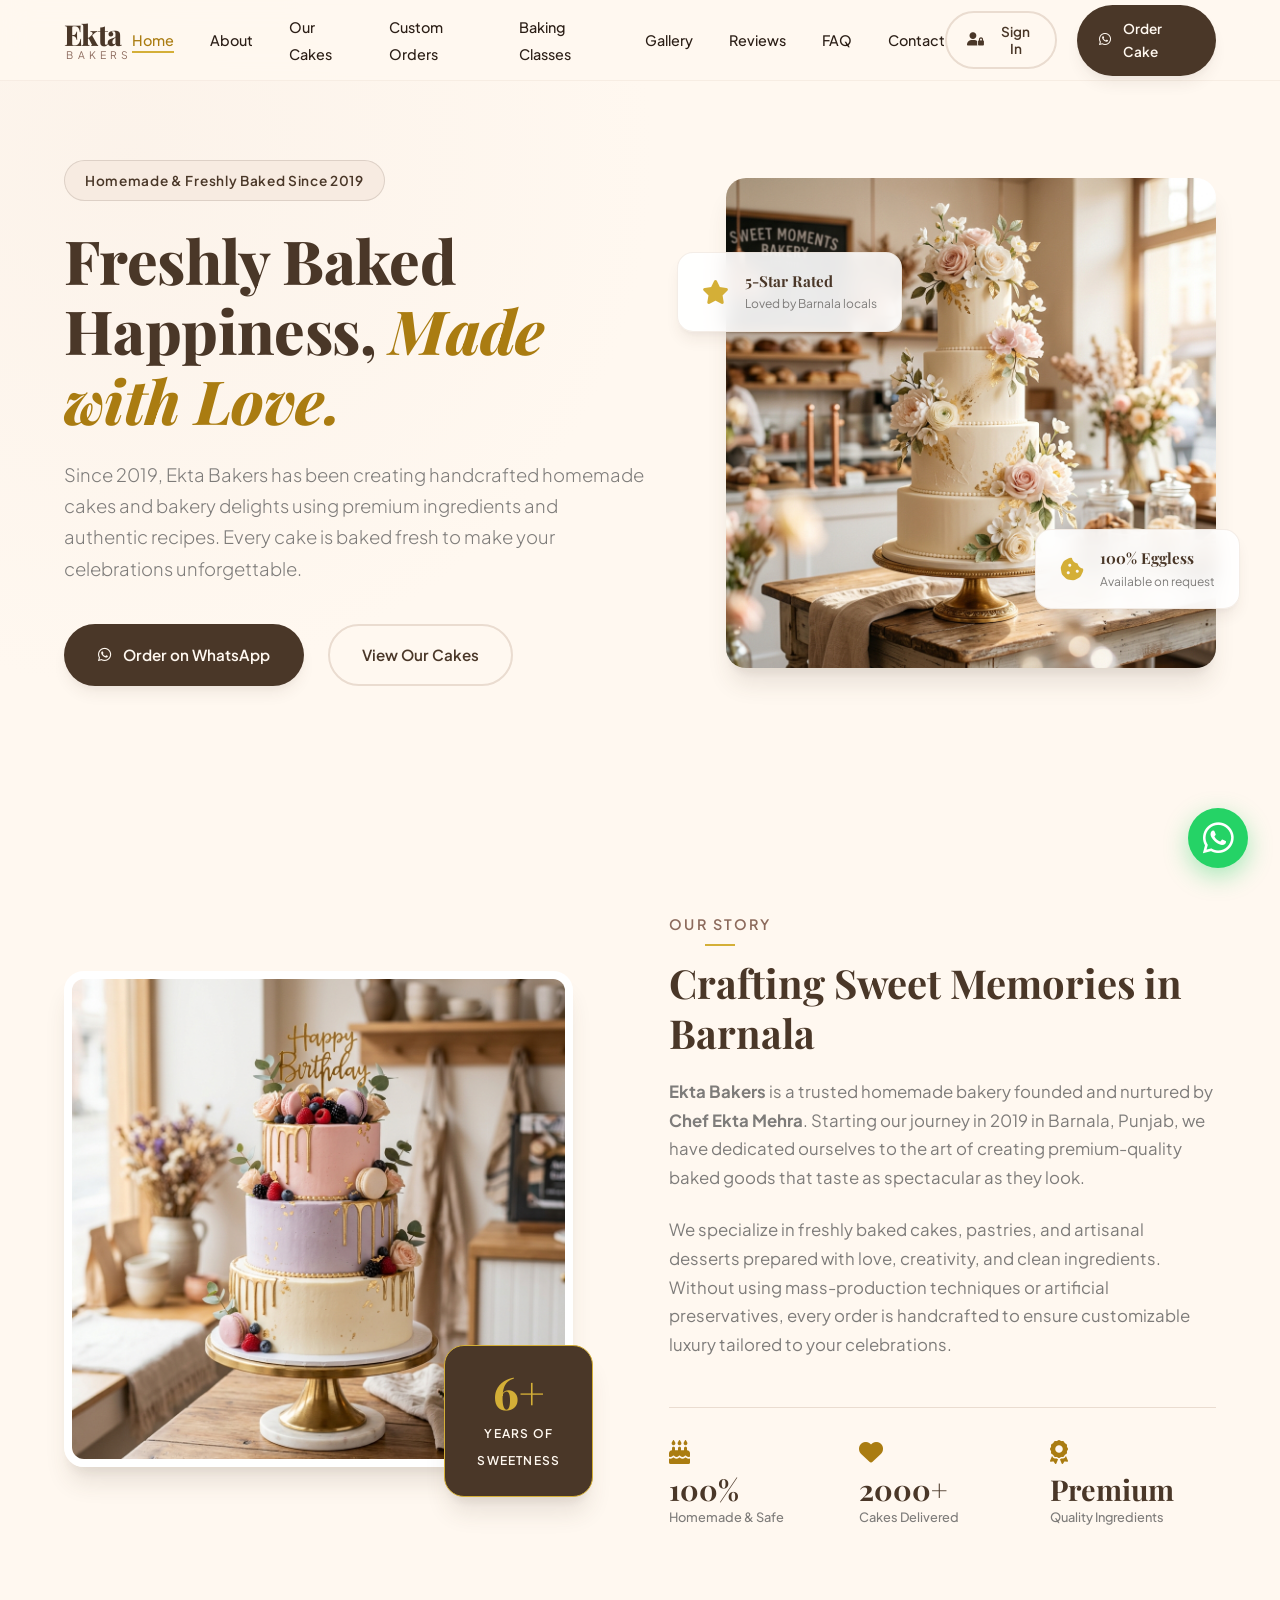
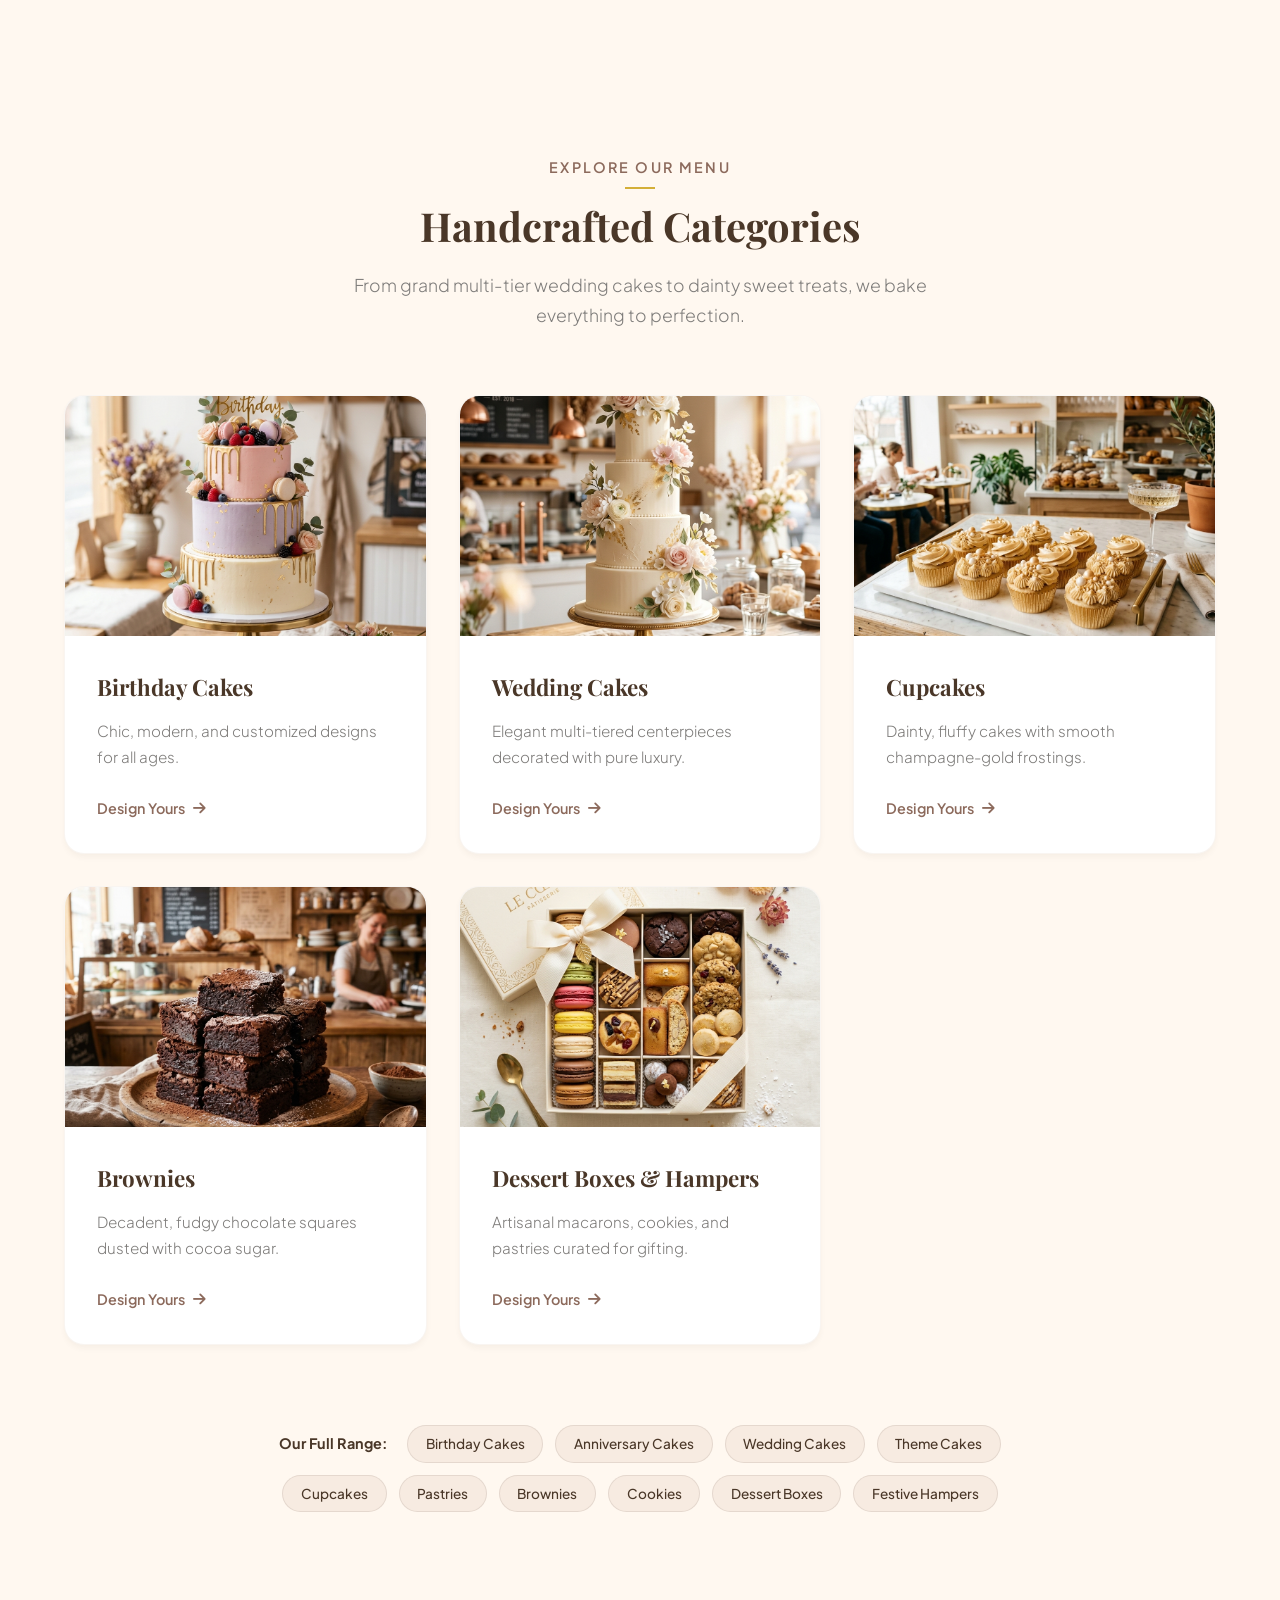
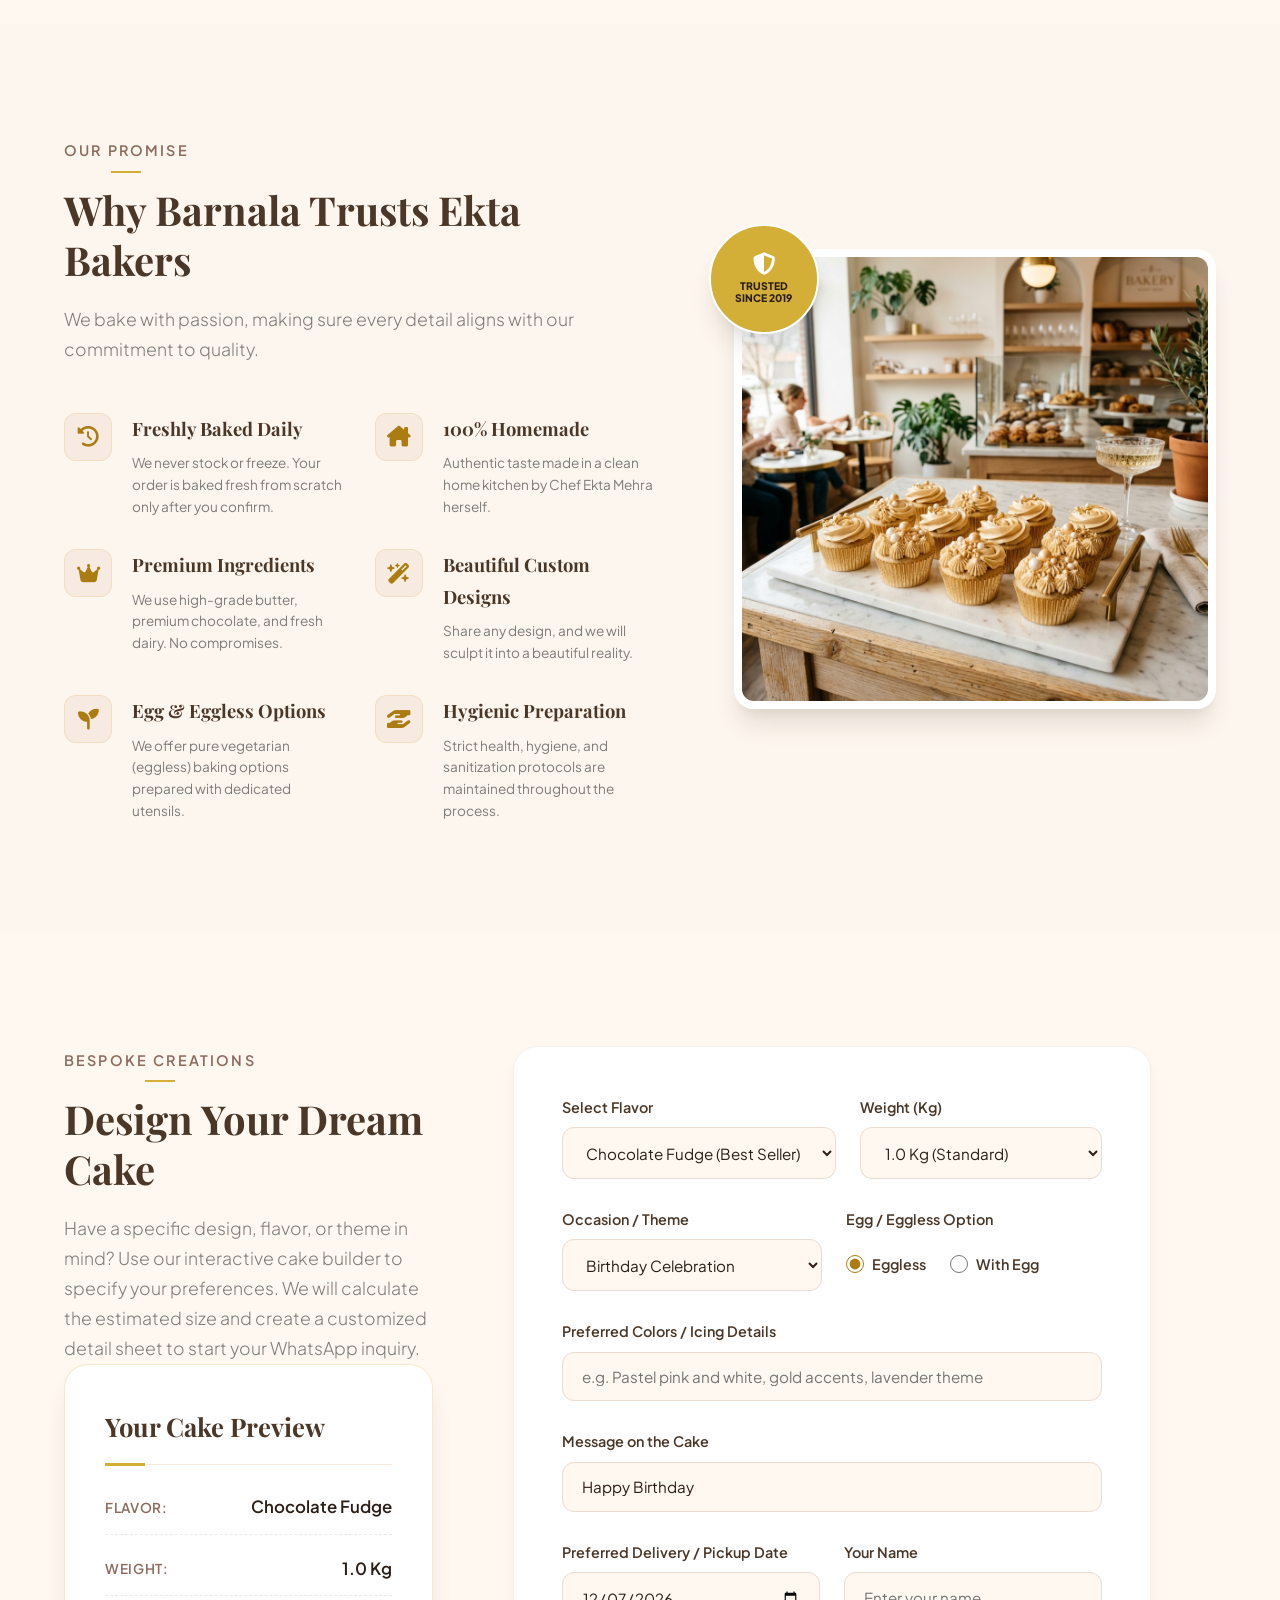
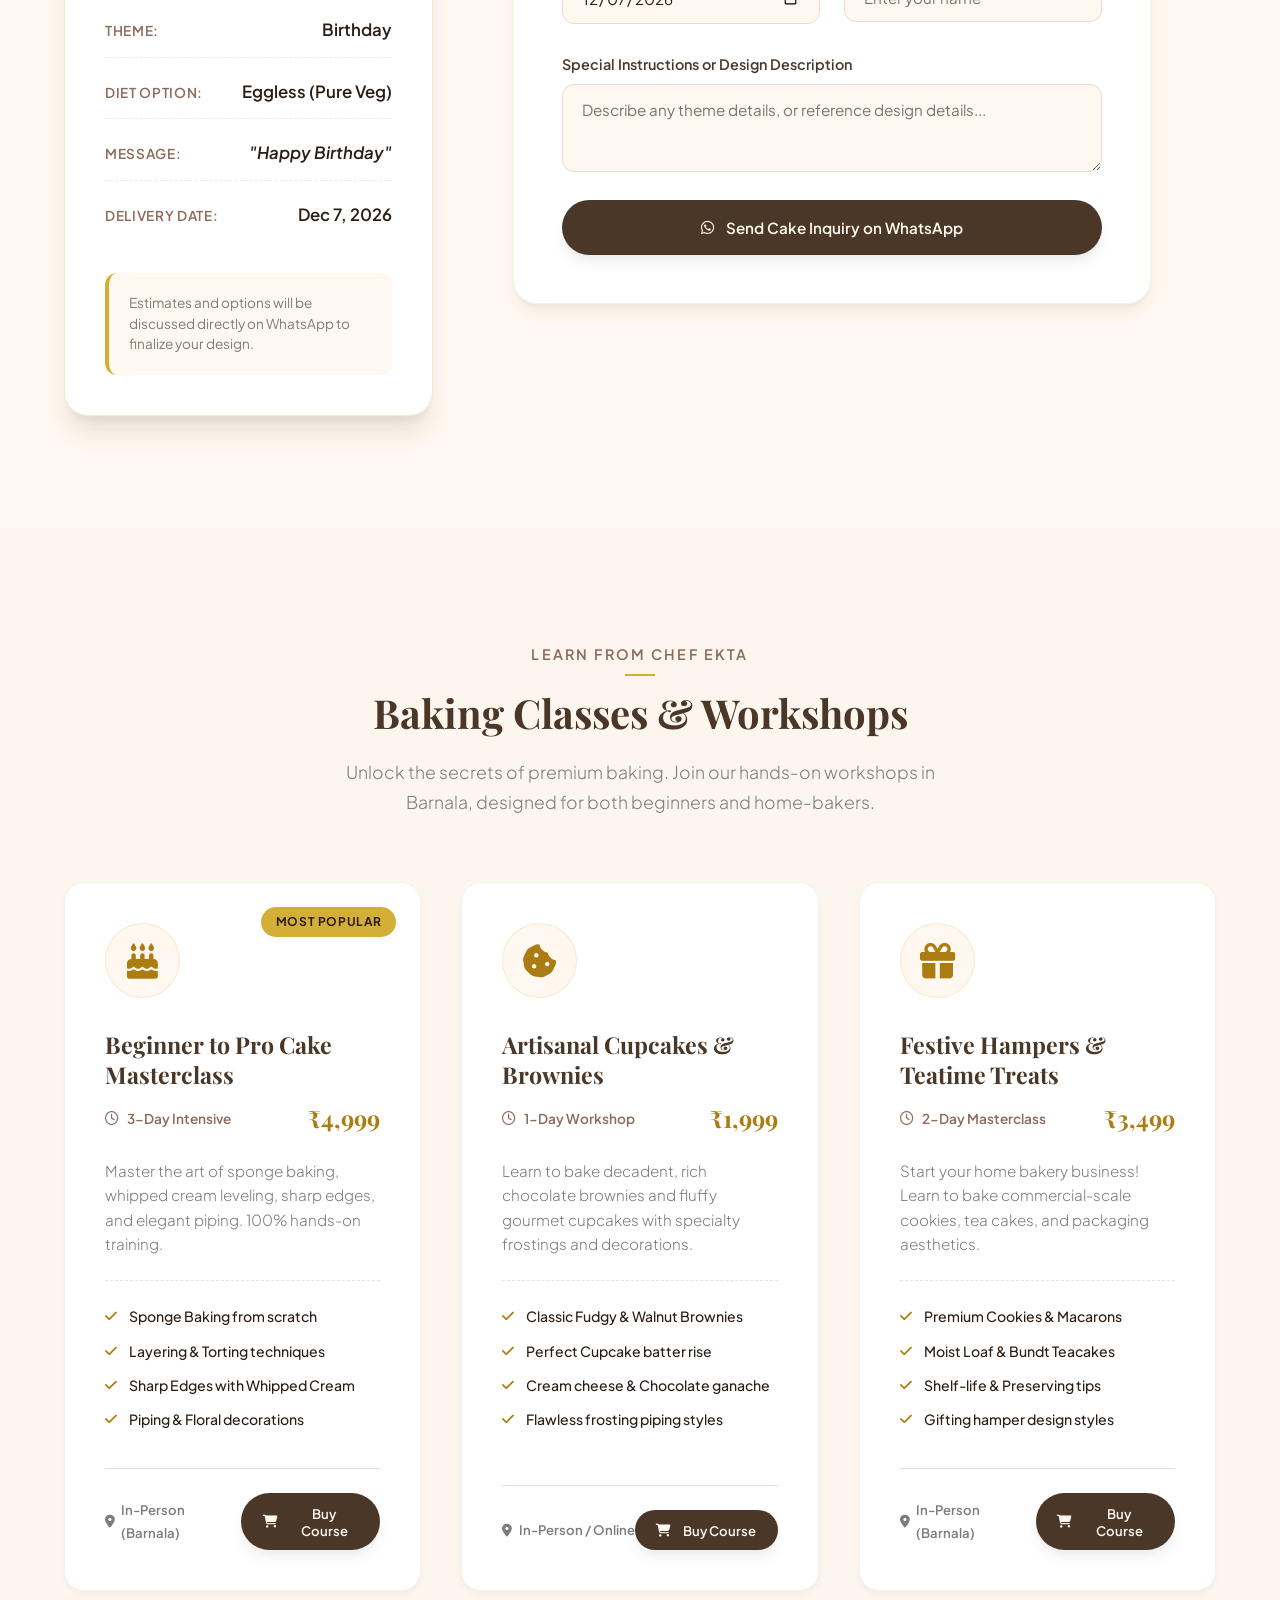
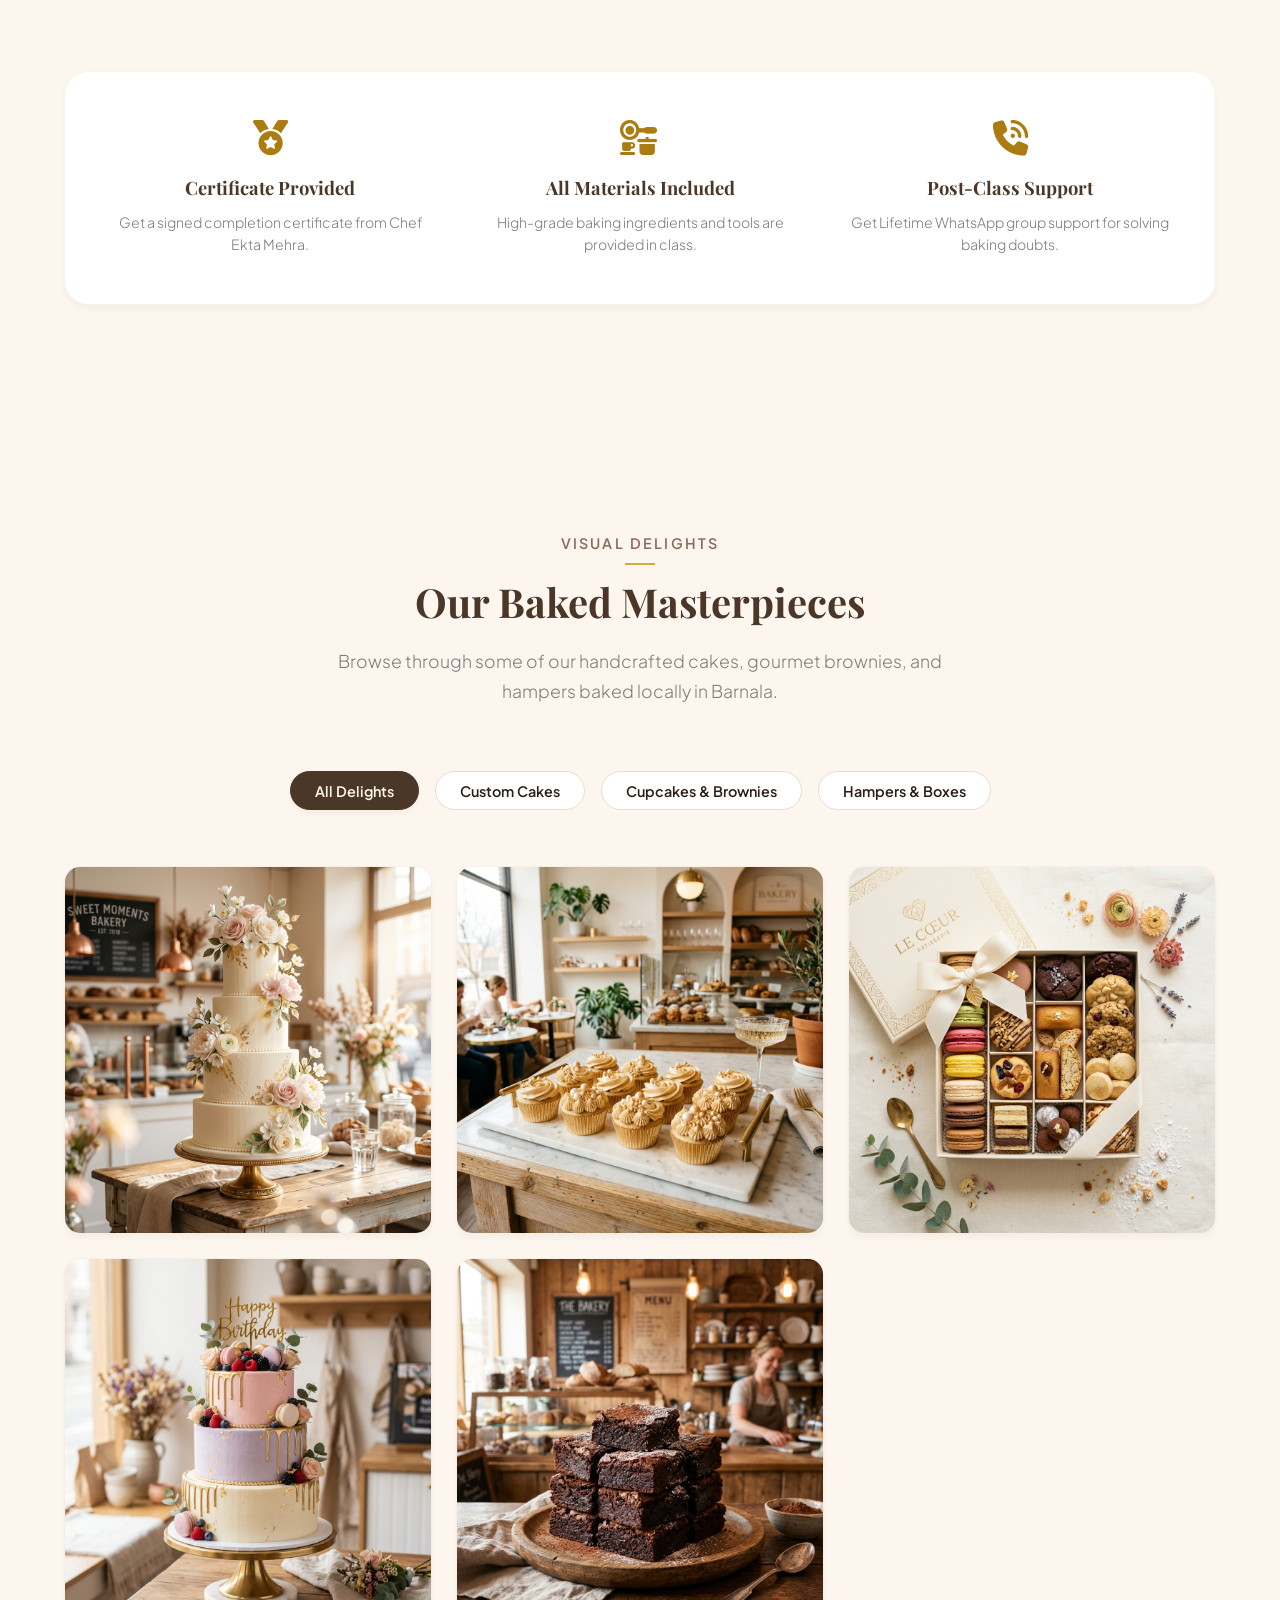
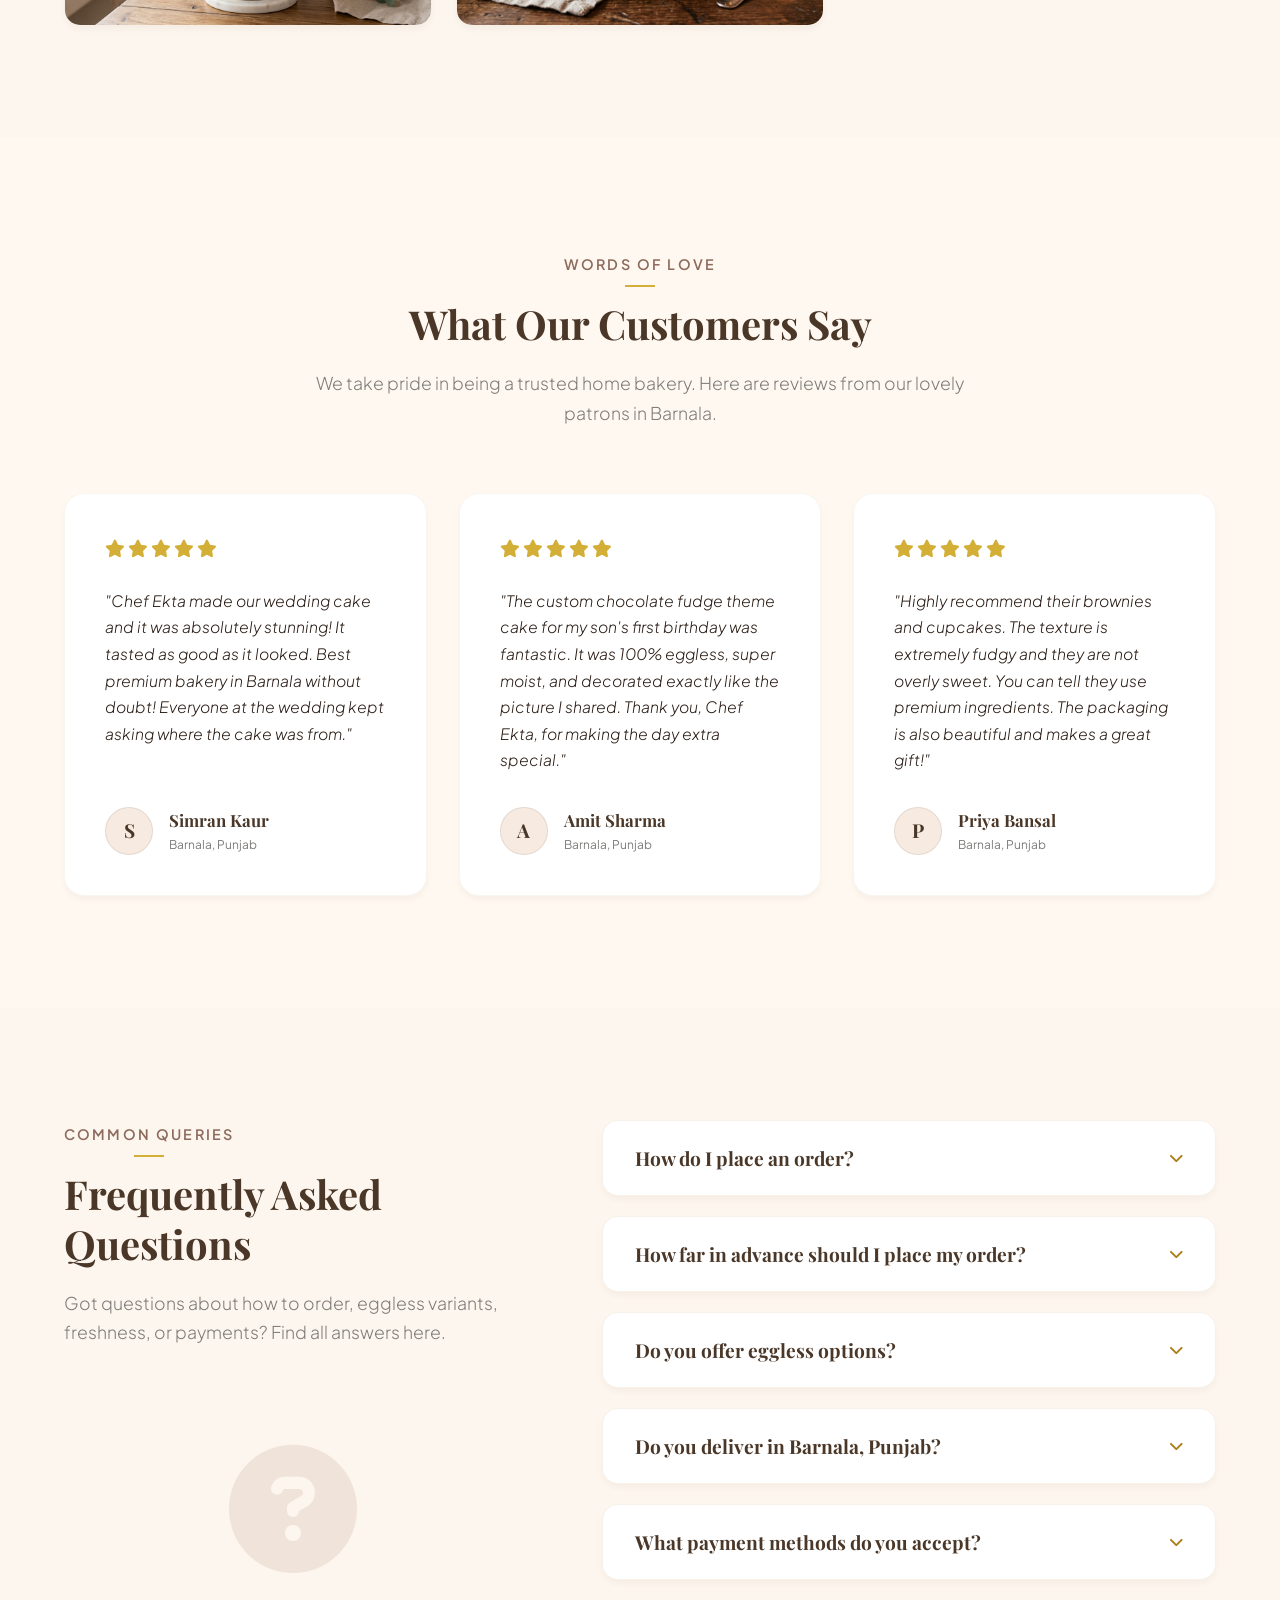
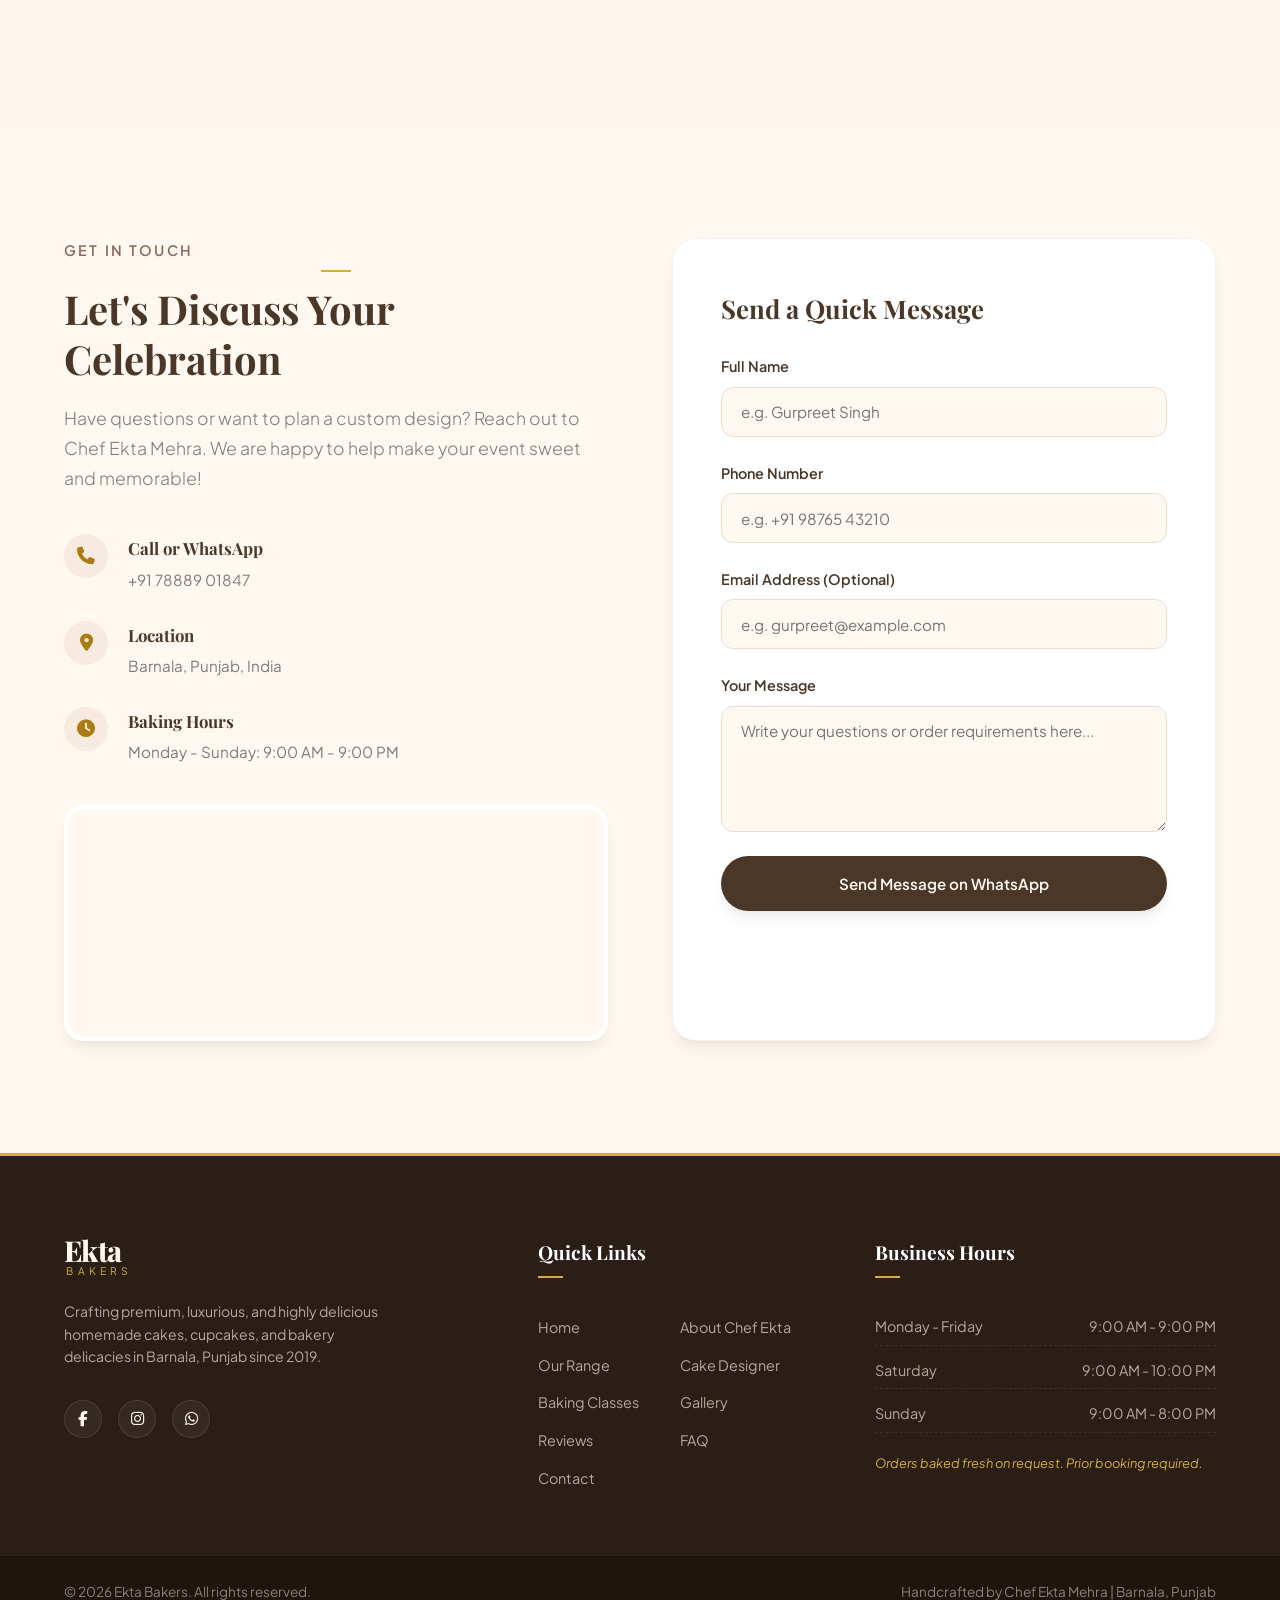
==== index.html @ 865d018c "Initial commit: Ekta Bakers Website with Custom Cake Builder, Baking Classes, and Student Portal Int" ====
<!DOCTYPE html>
<html lang="en">
<head>
  <meta charset="UTF-8">
  <meta name="viewport" content="width=device-width, initial-scale=1.0">
  <meta name="description" content="Freshly handcrafted homemade cakes and premium bakery delights in Barnala, Punjab. Founded by Chef Ekta Mehra in 2019. Order custom eggless cakes, cupcakes, brownies, and festive hampers.">
  <meta name="keywords" content="Ekta Bakers, bakery Barnala, homemade cakes Barnala, Chef Ekta Mehra, customized cakes Barnala, eggless cakes Barnala, Punjab home bakery, cupcakes Barnala, brownies Barnala">
  <meta name="author" content="Chef Ekta Mehra">
  
  <!-- Open Graph / Facebook -->
  <meta property="og:type" content="website">
  <meta property="og:url" content="https://ektabakers.com/">
  <meta property="og:title" content="Ekta Bakers - Freshly Baked Happiness, Made with Love | Barnala, Punjab">
  <meta property="og:description" content="Since 2019, Chef Ekta Mehra has handcrafted premium homemade cakes, pastries, brownies, and dessert boxes using high-quality ingredients. Delivery across Barnala.">
  <meta property="og:image" content="assets/hero_cake.png">

  <!-- Twitter -->
  <meta property="twitter:card" content="summary_large_image">
  <meta property="twitter:title" content="Ekta Bakers - Freshly Baked Happiness, Made with Love">
  <meta property="twitter:description" content="Premium homemade cakes, cupcakes, and dessert boxes in Barnala, Punjab. Baked fresh by Chef Ekta Mehra since 2019.">
  <meta property="twitter:image" content="assets/hero_cake.png">

  <title>Ekta Bakers | Homemade Premium Bakery in Barnala, Punjab</title>

  <!-- Google Fonts -->
  <link rel="preconnect" href="https://fonts.googleapis.com">
  <link rel="preconnect" href="https://fonts.gstatic.com" crossorigin>
  <link href="https://fonts.googleapis.com/css2?family=Playfair+Display:ital,wght@0,400..900;1,400..900&family=Plus+Jakarta+Sans:wght@300;400;500;600;700&display=swap" rel="stylesheet">

  <!-- FontAwesome Icons -->
  <link rel="stylesheet" href="https://cdnjs.cloudflare.com/ajax/libs/font-awesome/6.4.0/css/all.min.css">

  <!-- Main Stylesheet -->
  <link rel="stylesheet" href="style.css">
</head>
<body>

  <!-- Sticky Navigation Bar -->
  <header class="main-header" id="header">
    <div class="container nav-container">
      <a href="#home" class="logo">
        <span class="logo-serif">Ekta</span>
        <span class="logo-sans">Bakers</span>
      </a>

      <nav class="nav-menu" id="nav-menu">
        <ul class="nav-list">
          <li><a href="#home" class="nav-link active">Home</a></li>
          <li><a href="#about" class="nav-link">About</a></li>
          <li><a href="#categories" class="nav-link">Our Cakes</a></li>
          <li><a href="#custom-order" class="nav-link">Custom Orders</a></li>
          <li><a href="#courses" class="nav-link">Baking Classes</a></li>
          <li><a href="#gallery" class="nav-link">Gallery</a></li>
          <li><a href="#reviews" class="nav-link">Reviews</a></li>
          <li><a href="#faq" class="nav-link">FAQ</a></li>
          <li><a href="#contact" class="nav-link">Contact</a></li>
        </ul>
      </nav>

      <div class="nav-actions">
        <!-- Guest Student State -->
        <button class="btn btn-secondary btn-nav" id="btn-login-trigger">
          <i class="fa-solid fa-user-lock"></i> Sign In
        </button>
        
        <!-- Logged In Student State (Initially Hidden) -->
        <div class="student-profile-nav" id="student-profile-nav" style="display: none;">
          <span class="welcome-label">Hello, <strong id="student-name-nav">Student</strong></span>
          <a href="classroom.html" class="btn btn-secondary btn-nav">Classroom</a>
          <button class="btn btn-primary btn-nav btn-icon-only" id="btn-logout" title="Log Out">
            <i class="fa-solid fa-right-from-bracket"></i>
          </button>
        </div>

        <a href="https://wa.me/917888901847?text=Hello%20Ekta%20Bakers,%20I%20would%20like%20to%20order%20a%20cake." target="_blank" class="btn btn-primary btn-nav">
          <i class="fa-brands fa-whatsapp"></i> Order Cake
        </a>
        <button class="hamburger-menu" id="hamburger" aria-label="Toggle navigation menu">
          <span class="bar"></span>
          <span class="bar"></span>
          <span class="bar"></span>
        </button>
      </div>
    </div>
  </header>

  <!-- Hero Section -->
  <section class="hero-section" id="home">
    <div class="container hero-container">
      <div class="hero-content">
        <span class="hero-badge">Homemade & Freshly Baked Since 2019</span>
        <h1 class="hero-headline">Freshly Baked Happiness, <span class="text-accent">Made with Love.</span></h1>
        <p class="hero-subheading">
          Since 2019, Ekta Bakers has been creating handcrafted homemade cakes and bakery delights using premium ingredients and authentic recipes. Every cake is baked fresh to make your celebrations unforgettable.
        </p>
        <div class="hero-buttons">
          <a href="https://wa.me/917888901847?text=Hello%20Ekta%20Bakers,%20I%20would%20like%20to%20order%20a%20cake." target="_blank" class="btn btn-primary">
            <i class="fa-brands fa-whatsapp"></i> Order on WhatsApp
          </a>
          <a href="#gallery" class="btn btn-secondary">
            View Our Cakes
          </a>
        </div>
      </div>
      <div class="hero-image-wrapper">
        <div class="hero-circle-bg"></div>
        <img src="assets/hero_cake.png" alt="Luxurious Handcrafted Wedding Cake by Ekta Bakers" class="hero-image">
        <div class="hero-floating-card floating-card-1">
          <i class="fa-solid fa-star text-gold"></i>
          <div>
            <h4>5-Star Rated</h4>
            <p>Loved by Barnala locals</p>
          </div>
        </div>
        <div class="hero-floating-card floating-card-2">
          <i class="fa-solid fa-cookie-bite text-gold"></i>
          <div>
            <h4>100% Eggless</h4>
            <p>Available on request</p>
          </div>
        </div>
      </div>
    </div>
  </section>

  <!-- About Us Section -->
  <section class="about-section section-padding" id="about">
    <div class="container about-container">
      <div class="about-images">
        <div class="about-img-large">
          <img src="assets/birthday_cake.png" alt="Chef Ekta Mehra's signature pastel birthday cake design">
        </div>
        <div class="about-experience-badge">
          <span class="badge-years">6+</span>
          <span class="badge-text">Years of<br>Sweetness</span>
        </div>
      </div>
      
      <div class="about-content">
        <span class="section-subtitle">Our Story</span>
        <h2 class="section-title">Crafting Sweet Memories in Barnala</h2>
        <p class="about-text">
          <strong>Ekta Bakers</strong> is a trusted homemade bakery founded and nurtured by <strong>Chef Ekta Mehra</strong>. Starting our journey in 2019 in Barnala, Punjab, we have dedicated ourselves to the art of creating premium-quality baked goods that taste as spectacular as they look.
        </p>
        <p class="about-text">
          We specialize in freshly baked cakes, pastries, and artisanal desserts prepared with love, creativity, and clean ingredients. Without using mass-production techniques or artificial preservatives, every order is handcrafted to ensure customizable luxury tailored to your celebrations.
        </p>
        
        <div class="about-stats-grid">
          <div class="stat-item">
            <i class="fa-solid fa-cake-candles stat-icon"></i>
            <h3 class="stat-number">100%</h3>
            <p class="stat-label">Homemade & Safe</p>
          </div>
          <div class="stat-item">
            <i class="fa-solid fa-heart stat-icon"></i>
            <h3 class="stat-number">2000+</h3>
            <p class="stat-label">Cakes Delivered</p>
          </div>
          <div class="stat-item">
            <i class="fa-solid fa-award stat-icon"></i>
            <h3 class="stat-number">Premium</h3>
            <p class="stat-label">Quality Ingredients</p>
          </div>
        </div>
      </div>
    </div>
  </section>

  <!-- Featured Categories / Menu Section -->
  <section class="categories-section section-padding" id="categories">
    <div class="container">
      <div class="section-header text-center">
        <span class="section-subtitle">Explore Our Menu</span>
        <h2 class="section-title">Handcrafted Categories</h2>
        <p class="section-desc">From grand multi-tier wedding cakes to dainty sweet treats, we bake everything to perfection.</p>
      </div>

      <div class="categories-grid">
        <!-- Birthday Cakes -->
        <div class="category-card">
          <div class="category-img-wrapper">
            <img src="assets/birthday_cake.png" alt="Birthday Cakes">
          </div>
          <div class="category-info">
            <h3>Birthday Cakes</h3>
            <p>Chic, modern, and customized designs for all ages.</p>
            <a href="#custom-order" class="category-link">Design Yours <i class="fa-solid fa-arrow-right"></i></a>
          </div>
        </div>

        <!-- Wedding Cakes -->
        <div class="category-card">
          <div class="category-img-wrapper">
            <img src="assets/hero_cake.png" alt="Wedding Cakes">
          </div>
          <div class="category-info">
            <h3>Wedding Cakes</h3>
            <p>Elegant multi-tiered centerpieces decorated with pure luxury.</p>
            <a href="#custom-order" class="category-link">Design Yours <i class="fa-solid fa-arrow-right"></i></a>
          </div>
        </div>

        <!-- Cupcakes -->
        <div class="category-card">
          <div class="category-img-wrapper">
            <img src="assets/cupcakes.png" alt="Cupcakes">
          </div>
          <div class="category-info">
            <h3>Cupcakes</h3>
            <p>Dainty, fluffy cakes with smooth champagne-gold frostings.</p>
            <a href="#custom-order" class="category-link">Design Yours <i class="fa-solid fa-arrow-right"></i></a>
          </div>
        </div>

        <!-- Brownies -->
        <div class="category-card">
          <div class="category-img-wrapper">
            <img src="assets/brownies.png" alt="Brownies">
          </div>
          <div class="category-info">
            <h3>Brownies</h3>
            <p>Decadent, fudgy chocolate squares dusted with cocoa sugar.</p>
            <a href="#custom-order" class="category-link">Design Yours <i class="fa-solid fa-arrow-right"></i></a>
          </div>
        </div>

        <!-- Dessert Boxes & Hampers -->
        <div class="category-card">
          <div class="category-img-wrapper">
            <img src="assets/dessert_box.png" alt="Dessert Boxes & Hampers">
          </div>
          <div class="category-info">
            <h3>Dessert Boxes & Hampers</h3>
            <p>Artisanal macarons, cookies, and pastries curated for gifting.</p>
            <a href="#custom-order" class="category-link">Design Yours <i class="fa-solid fa-arrow-right"></i></a>
          </div>
        </div>
      </div>
      
      <!-- Full List of Categories Tags -->
      <div class="all-categories-tags">
        <span class="tag-title">Our Full Range:</span>
        <span class="category-tag">Birthday Cakes</span>
        <span class="category-tag">Anniversary Cakes</span>
        <span class="category-tag">Wedding Cakes</span>
        <span class="category-tag">Theme Cakes</span>
        <span class="category-tag">Cupcakes</span>
        <span class="category-tag">Pastries</span>
        <span class="category-tag">Brownies</span>
        <span class="category-tag">Cookies</span>
        <span class="category-tag">Dessert Boxes</span>
        <span class="category-tag">Festive Hampers</span>
      </div>
    </div>
  </section>

  <!-- Why Choose Us Section -->
  <section class="why-us-section section-padding bg-warm">
    <div class="container why-us-container">
      <div class="why-us-content">
        <span class="section-subtitle">Our Promise</span>
        <h2 class="section-title">Why Barnala Trusts Ekta Bakers</h2>
        <p class="section-desc">We bake with passion, making sure every detail aligns with our commitment to quality.</p>
        
        <div class="why-us-grid">
          <div class="why-us-item">
            <div class="why-us-icon-wrapper">
              <i class="fa-solid fa-clock-rotate-left"></i>
            </div>
            <div>
              <h3>Freshly Baked Daily</h3>
              <p>We never stock or freeze. Your order is baked fresh from scratch only after you confirm.</p>
            </div>
          </div>

          <div class="why-us-item">
            <div class="why-us-icon-wrapper">
              <i class="fa-solid fa-house-chimney"></i>
            </div>
            <div>
              <h3>100% Homemade</h3>
              <p>Authentic taste made in a clean home kitchen by Chef Ekta Mehra herself.</p>
            </div>
          </div>

          <div class="why-us-item">
            <div class="why-us-icon-wrapper">
              <i class="fa-solid fa-crown"></i>
            </div>
            <div>
              <h3>Premium Ingredients</h3>
              <p>We use high-grade butter, premium chocolate, and fresh dairy. No compromises.</p>
            </div>
          </div>

          <div class="why-us-item">
            <div class="why-us-icon-wrapper">
              <i class="fa-solid fa-wand-magic-sparkles"></i>
            </div>
            <div>
              <h3>Beautiful Custom Designs</h3>
              <p>Share any design, and we will sculpt it into a beautiful reality.</p>
            </div>
          </div>

          <div class="why-us-item">
            <div class="why-us-icon-wrapper">
              <i class="fa-solid fa-seedling"></i>
            </div>
            <div>
              <h3>Egg & Eggless Options</h3>
              <p>We offer pure vegetarian (eggless) baking options prepared with dedicated utensils.</p>
            </div>
          </div>

          <div class="why-us-item">
            <div class="why-us-icon-wrapper">
              <i class="fa-solid fa-hand-holding-hand"></i>
            </div>
            <div>
              <h3>Hygienic Preparation</h3>
              <p>Strict health, hygiene, and sanitization protocols are maintained throughout the process.</p>
            </div>
          </div>
        </div>
      </div>
      
      <div class="why-us-image">
        <img src="assets/cupcakes.png" alt="Beautifully iced premium cupcakes representing quality">
        <div class="why-badge">
          <i class="fa-solid fa-shield-halved"></i>
          <h4>Trusted Since 2019</h4>
        </div>
      </div>
    </div>
  </section>

  <!-- Custom Cake Section / Interactive Inquiry Form -->
  <section class="custom-order-section section-padding" id="custom-order">
    <div class="container custom-order-container">
      <div class="custom-order-info">
        <span class="section-subtitle">Bespoke Creations</span>
        <h2 class="section-title">Design Your Dream Cake</h2>
        <p class="section-desc">
          Have a specific design, flavor, or theme in mind? Use our interactive cake builder to specify your preferences. We will calculate the estimated size and create a customized detail sheet to start your WhatsApp inquiry.
        </p>
        
        <div class="interactive-preview-card">
          <h3>Your Cake Preview</h3>
          <div class="preview-details">
            <div class="preview-line">
              <span class="preview-label">Flavor:</span>
              <span class="preview-val" id="val-flavor">Chocolate Fudge</span>
            </div>
            <div class="preview-line">
              <span class="preview-label">Weight:</span>
              <span class="preview-val" id="val-weight">1.0 Kg</span>
            </div>
            <div class="preview-line">
              <span class="preview-label">Theme:</span>
              <span class="preview-val" id="val-theme">Birthday</span>
            </div>
            <div class="preview-line">
              <span class="preview-label">Diet Option:</span>
              <span class="preview-val" id="val-eggless">Eggless (Pure Veg)</span>
            </div>
            <div class="preview-line">
              <span class="preview-label">Message:</span>
              <span class="preview-val italic" id="val-message">"Happy Birthday"</span>
            </div>
            <div class="preview-line">
              <span class="preview-label">Delivery Date:</span>
              <span class="preview-val" id="val-date">Select date</span>
            </div>
          </div>
          <div class="preview-quote-box">
            <p>Estimates and options will be discussed directly on WhatsApp to finalize your design.</p>
          </div>
        </div>
      </div>

      <div class="custom-order-form-wrapper">
        <form class="custom-cake-form" id="cake-builder-form">
          <div class="form-row">
            <div class="form-group">
              <label for="cake-flavor">Select Flavor</label>
              <select id="cake-flavor" name="flavor" required>
                <option value="Chocolate Fudge" selected>Chocolate Fudge (Best Seller)</option>
                <option value="Red Velvet">Red Velvet Premium</option>
                <option value="Vanilla Bean">Vanilla Bean Classic</option>
                <option value="Butterscotch">Butterscotch Crunch</option>
                <option value="Strawberry Delight">Strawberry Fresh</option>
                <option value="Pineapple Fresh">Pineapple Paradise</option>
                <option value="Mango Season">Fresh Mango (Seasonal)</option>
                <option value="Custom Flavor">Other / Custom Flavor</option>
              </select>
            </div>
            <div class="form-group">
              <label for="cake-weight">Weight (Kg)</label>
              <select id="cake-weight" name="weight" required>
                <option value="0.5 Kg">0.5 Kg (Min. Size)</option>
                <option value="1.0 Kg" selected>1.0 Kg (Standard)</option>
                <option value="1.5 Kg">1.5 Kg</option>
                <option value="2.0 Kg">2.0 Kg</option>
                <option value="3.0 Kg+">3.0 Kg or More (Multi-tier)</option>
              </select>
            </div>
          </div>

          <div class="form-row">
            <div class="form-group">
              <label for="cake-theme">Occasion / Theme</label>
              <select id="cake-theme" name="theme" required>
                <option value="Birthday" selected>Birthday Celebration</option>
                <option value="Anniversary">Anniversary</option>
                <option value="Wedding">Wedding Grandeur</option>
                <option value="Cartoon / Kids">Cartoon / Kids Theme</option>
                <option value="Minimalist / Korean">Minimalist / Korean Style</option>
                <option value="Floral Elegant">Floral Elegant</option>
                <option value="Custom Theme">Custom Conceptual Theme</option>
              </select>
            </div>
            <div class="form-group">
              <label>Egg / Eggless Option</label>
              <div class="radio-group">
                <label class="radio-label">
                  <input type="radio" name="diet" value="Eggless (Pure Veg)" checked>
                  <span>Eggless</span>
                </label>
                <label class="radio-label">
                  <input type="radio" name="diet" value="Regular (With Egg)">
                  <span>With Egg</span>
                </label>
              </div>
            </div>
          </div>

          <div class="form-group">
            <label for="cake-color">Preferred Colors / Icing Details</label>
            <input type="text" id="cake-color" name="color" placeholder="e.g. Pastel pink and white, gold accents, lavender theme">
          </div>

          <div class="form-group">
            <label for="cake-message">Message on the Cake</label>
            <input type="text" id="cake-message" name="message" value="Happy Birthday" placeholder="e.g. Happy 25th Birthday Rahul">
          </div>

          <div class="form-row">
            <div class="form-group">
              <label for="cake-date">Preferred Delivery / Pickup Date</label>
              <input type="date" id="cake-date" name="delivery_date" required>
            </div>
            <div class="form-group">
              <label for="client-name">Your Name</label>
              <input type="text" id="client-name" name="client_name" placeholder="Enter your name" required>
            </div>
          </div>

          <div class="form-group">
            <label for="cake-notes">Special Instructions or Design Description</label>
            <textarea id="cake-notes" name="notes" rows="3" placeholder="Describe any theme details, or reference design details..."></textarea>
          </div>

          <button type="submit" class="btn btn-primary btn-block">
            <i class="fa-brands fa-whatsapp"></i> Send Cake Inquiry on WhatsApp
          </button>
        </form>
      </div>
    </div>
  </section>

  <!-- Baking Classes Section -->
  <section class="courses-section section-padding bg-warm" id="courses">
    <div class="container">
      <div class="section-header text-center">
        <span class="section-subtitle">Learn from Chef Ekta</span>
        <h2 class="section-title">Baking Classes & Workshops</h2>
        <p class="section-desc">Unlock the secrets of premium baking. Join our hands-on workshops in Barnala, designed for both beginners and home-bakers.</p>
      </div>

      <div class="courses-grid">
        <!-- Course 1 -->
        <div class="course-card">
          <div class="course-badge">Most Popular</div>
          <div class="course-icon-box">
            <i class="fa-solid fa-cake-candles"></i>
          </div>
          <div class="course-content">
            <h3>Beginner to Pro Cake Masterclass</h3>
            <div class="course-meta-row">
              <span class="course-duration"><i class="fa-regular fa-clock"></i> 3-Day Intensive</span>
              <span class="course-price">₹4,999</span>
            </div>
            <p class="course-desc">Master the art of sponge baking, whipped cream leveling, sharp edges, and elegant piping. 100% hands-on training.</p>
            <ul class="course-highlights">
              <li><i class="fa-solid fa-check"></i> Sponge Baking from scratch</li>
              <li><i class="fa-solid fa-check"></i> Layering & Torting techniques</li>
              <li><i class="fa-solid fa-check"></i> Sharp Edges with Whipped Cream</li>
              <li><i class="fa-solid fa-check"></i> Piping & Floral decorations</li>
            </ul>
            <div class="course-footer">
              <span class="course-mode"><i class="fa-solid fa-location-dot"></i> In-Person (Barnala)</span>
              <button class="btn btn-primary btn-sm btn-enroll-trigger" data-course="Beginner to Pro Cake Masterclass" data-price="₹4,999">
                <i class="fa-solid fa-cart-shopping"></i> Buy Course
              </button>
            </div>
          </div>
        </div>

        <!-- Course 2 -->
        <div class="course-card">
          <div class="course-icon-box">
            <i class="fa-solid fa-cookie-bite"></i>
          </div>
          <div class="course-content">
            <h3>Artisanal Cupcakes & Brownies</h3>
            <div class="course-meta-row">
              <span class="course-duration"><i class="fa-regular fa-clock"></i> 1-Day Workshop</span>
              <span class="course-price">₹1,999</span>
            </div>
            <p class="course-desc">Learn to bake decadent, rich chocolate brownies and fluffy gourmet cupcakes with specialty frostings and decorations.</p>
            <ul class="course-highlights">
              <li><i class="fa-solid fa-check"></i> Classic Fudgy & Walnut Brownies</li>
              <li><i class="fa-solid fa-check"></i> Perfect Cupcake batter rise</li>
              <li><i class="fa-solid fa-check"></i> Cream cheese & Chocolate ganache</li>
              <li><i class="fa-solid fa-check"></i> Flawless frosting piping styles</li>
            </ul>
            <div class="course-footer">
              <span class="course-mode"><i class="fa-solid fa-location-dot"></i> In-Person / Online</span>
              <button class="btn btn-primary btn-sm btn-enroll-trigger" data-course="Artisanal Cupcakes & Brownies Workshop" data-price="₹1,999">
                <i class="fa-solid fa-cart-shopping"></i> Buy Course
              </button>
            </div>
          </div>
        </div>

        <!-- Course 3 -->
        <div class="course-card">
          <div class="course-icon-box">
            <i class="fa-solid fa-gift"></i>
          </div>
          <div class="course-content">
            <h3>Festive Hampers & Teatime Treats</h3>
            <div class="course-meta-row">
              <span class="course-duration"><i class="fa-regular fa-clock"></i> 2-Day Masterclass</span>
              <span class="course-price">₹3,499</span>
            </div>
            <p class="course-desc">Start your home bakery business! Learn to bake commercial-scale cookies, tea cakes, and packaging aesthetics.</p>
            <ul class="course-highlights">
              <li><i class="fa-solid fa-check"></i> Premium Cookies & Macarons</li>
              <li><i class="fa-solid fa-check"></i> Moist Loaf & Bundt Teacakes</li>
              <li><i class="fa-solid fa-check"></i> Shelf-life & Preserving tips</li>
              <li><i class="fa-solid fa-check"></i> Gifting hamper design styles</li>
            </ul>
            <div class="course-footer">
              <span class="course-mode"><i class="fa-solid fa-location-dot"></i> In-Person (Barnala)</span>
              <button class="btn btn-primary btn-sm btn-enroll-trigger" data-course="Festive Hampers & Teatime Treats Masterclass" data-price="₹3,499">
                <i class="fa-solid fa-cart-shopping"></i> Buy Course
              </button>
            </div>
          </div>
        </div>
      </div>

      <div class="courses-features">
        <div class="c-feature">
          <i class="fa-solid fa-medal"></i>
          <h4>Certificate Provided</h4>
          <p>Get a signed completion certificate from Chef Ekta Mehra.</p>
        </div>
        <div class="c-feature">
          <i class="fa-solid fa-kitchen-set"></i>
          <h4>All Materials Included</h4>
          <p>High-grade baking ingredients and tools are provided in class.</p>
        </div>
        <div class="c-feature">
          <i class="fa-solid fa-phone-volume"></i>
          <h4>Post-Class Support</h4>
          <p>Get Lifetime WhatsApp group support for solving baking doubts.</p>
        </div>
      </div>
    </div>
  </section>

  <!-- Masonry Gallery Section -->
  <section class="gallery-section section-padding bg-warm" id="gallery">
    <div class="container">
      <div class="section-header text-center">
        <span class="section-subtitle">Visual Delights</span>
        <h2 class="section-title">Our Baked Masterpieces</h2>
        <p class="section-desc">Browse through some of our handcrafted cakes, gourmet brownies, and hampers baked locally in Barnala.</p>
      </div>

      <!-- Filter Buttons -->
      <div class="gallery-filters">
        <button class="filter-btn active" data-filter="all">All Delights</button>
        <button class="filter-btn" data-filter="cakes">Custom Cakes</button>
        <button class="filter-btn" data-filter="desserts">Cupcakes & Brownies</button>
        <button class="filter-btn" data-filter="hampers">Hampers & Boxes</button>
      </div>

      <!-- Masonry Grid -->
      <div class="gallery-grid" id="gallery-grid">
        <!-- Item 1: Wedding Cake (Cakes) -->
        <div class="gallery-item cakes" data-title="Luxury Ivory Rose Wedding Cake">
          <img src="assets/hero_cake.png" alt="Luxury Ivory Rose Wedding Cake - Customized tier cake by Chef Ekta Mehra">
          <div class="gallery-hover-overlay">
            <div class="gallery-hover-content">
              <span class="item-cat">Custom Cakes</span>
              <h3>Grand Floral Wedding Cake</h3>
              <span class="zoom-icon"><i class="fa-solid fa-magnifying-glass-plus"></i> View Close Up</span>
            </div>
          </div>
        </div>

        <!-- Item 2: Birthday Cake (Cakes) -->
        <div class="gallery-item cakes" data-title="Modern Pastel Drip Cake">
          <img src="assets/birthday_cake.png" alt="Modern Pastel Drip Cake - Birthday cake with macarons and berries">
          <div class="gallery-hover-overlay">
            <div class="gallery-hover-content">
              <span class="item-cat">Custom Cakes</span>
              <h3>Modern Pastel Drip Cake</h3>
              <span class="zoom-icon"><i class="fa-solid fa-magnifying-glass-plus"></i> View Close Up</span>
            </div>
          </div>
        </div>

        <!-- Item 3: Cupcakes (Desserts) -->
        <div class="gallery-item desserts" data-title="Gourmet Gold Cupcakes">
          <img src="assets/cupcakes.png" alt="Gourmet Gold Cupcakes - Fluffy champagne gold iced cupcakes with edible pearls">
          <div class="gallery-hover-overlay">
            <div class="gallery-hover-content">
              <span class="item-cat">Cupcakes & Brownies</span>
              <h3>Gourmet Gold Cupcakes</h3>
              <span class="zoom-icon"><i class="fa-solid fa-magnifying-glass-plus"></i> View Close Up</span>
            </div>
          </div>
        </div>

        <!-- Item 4: Brownies (Desserts) -->
        <div class="gallery-item desserts" data-title="Decadent Fudgy Chocolate Brownies">
          <img src="assets/brownies.png" alt="Decadent Fudgy Chocolate Brownies - Double chocolate moist cake bars">
          <div class="gallery-hover-overlay">
            <div class="gallery-hover-content">
              <span class="item-cat">Cupcakes & Brownies</span>
              <h3>Fudgy Chocolate Brownies</h3>
              <span class="zoom-icon"><i class="fa-solid fa-magnifying-glass-plus"></i> View Close Up</span>
            </div>
          </div>
        </div>

        <!-- Item 5: Dessert Box (Hampers) -->
        <div class="gallery-item hampers" data-title="Luxury Macaron & Cookie Gift Box">
          <img src="assets/dessert_box.png" alt="Luxury Macaron & Cookie Gift Box - Assorted sweets and cookies for gifts">
          <div class="gallery-hover-overlay">
            <div class="gallery-hover-content">
              <span class="item-cat">Hampers & Boxes</span>
              <h3>Premium Dessert Hamper</h3>
              <span class="zoom-icon"><i class="fa-solid fa-magnifying-glass-plus"></i> View Close Up</span>
            </div>
          </div>
        </div>
      </div>
    </div>
  </section>

  <!-- Lightbox Modal for Gallery -->
  <div class="lightbox-modal" id="lightbox">
    <button class="lightbox-close" id="lightbox-close" aria-label="Close lightbox">&times;</button>
    <button class="lightbox-prev" id="lightbox-prev" aria-label="Previous image">&#10094;</button>
    <button class="lightbox-next" id="lightbox-next" aria-label="Next image">&#10095;</button>
    <div class="lightbox-content">
      <img src="" id="lightbox-img" alt="Enlarged bakery creation">
      <div class="lightbox-caption" id="lightbox-caption">Caption text goes here</div>
    </div>
  </div>

  <!-- Testimonials / Reviews Section -->
  <section class="reviews-section section-padding" id="reviews">
    <div class="container">
      <div class="section-header text-center">
        <span class="section-subtitle">Words of Love</span>
        <h2 class="section-title">What Our Customers Say</h2>
        <p class="section-desc">We take pride in being a trusted home bakery. Here are reviews from our lovely patrons in Barnala.</p>
      </div>

      <div class="reviews-grid">
        <!-- Review 1 -->
        <div class="review-card">
          <div class="review-stars">
            <i class="fa-solid fa-star"></i>
            <i class="fa-solid fa-star"></i>
            <i class="fa-solid fa-star"></i>
            <i class="fa-solid fa-star"></i>
            <i class="fa-solid fa-star"></i>
          </div>
          <p class="review-text">
            "Chef Ekta made our wedding cake and it was absolutely stunning! It tasted as good as it looked. Best premium bakery in Barnala without doubt! Everyone at the wedding kept asking where the cake was from."
          </p>
          <div class="review-user">
            <div class="user-initial">S</div>
            <div>
              <h4>Simran Kaur</h4>
              <p class="user-location">Barnala, Punjab</p>
            </div>
          </div>
        </div>

        <!-- Review 2 -->
        <div class="review-card">
          <div class="review-stars">
            <i class="fa-solid fa-star"></i>
            <i class="fa-solid fa-star"></i>
            <i class="fa-solid fa-star"></i>
            <i class="fa-solid fa-star"></i>
            <i class="fa-solid fa-star"></i>
          </div>
          <p class="review-text">
            "The custom chocolate fudge theme cake for my son's first birthday was fantastic. It was 100% eggless, super moist, and decorated exactly like the picture I shared. Thank you, Chef Ekta, for making the day extra special."
          </p>
          <div class="review-user">
            <div class="user-initial">A</div>
            <div>
              <h4>Amit Sharma</h4>
              <p class="user-location">Barnala, Punjab</p>
            </div>
          </div>
        </div>

        <!-- Review 3 -->
        <div class="review-card">
          <div class="review-stars">
            <i class="fa-solid fa-star"></i>
            <i class="fa-solid fa-star"></i>
            <i class="fa-solid fa-star"></i>
            <i class="fa-solid fa-star"></i>
            <i class="fa-solid fa-star"></i>
          </div>
          <p class="review-text">
            "Highly recommend their brownies and cupcakes. The texture is extremely fudgy and they are not overly sweet. You can tell they use premium ingredients. The packaging is also beautiful and makes a great gift!"
          </p>
          <div class="review-user">
            <div class="user-initial">P</div>
            <div>
              <h4>Priya Bansal</h4>
              <p class="user-location">Barnala, Punjab</p>
            </div>
          </div>
        </div>
      </div>
    </div>
  </section>

  <!-- FAQ Accordion Section -->
  <section class="faq-section section-padding bg-warm" id="faq">
    <div class="container faq-container">
      <div class="faq-info">
        <span class="section-subtitle">Common Queries</span>
        <h2 class="section-title">Frequently Asked Questions</h2>
        <p class="section-desc">Got questions about how to order, eggless variants, freshness, or payments? Find all answers here.</p>
        <div class="faq-illustration">
          <i class="fa-solid fa-circle-question"></i>
        </div>
      </div>

      <div class="faq-accordion-wrapper">
        <!-- FAQ 1 -->
        <div class="faq-item">
          <button class="faq-trigger">
            <span>How do I place an order?</span>
            <i class="fa-solid fa-chevron-down faq-icon"></i>
          </button>
          <div class="faq-body">
            <p>You can easily place an order by clicking our "Order on WhatsApp" buttons. For custom cakes, we recommend using the visual builder form above. Once you submit the form, a structured template will be generated for you to send to Chef Ekta on WhatsApp. We will discuss references, sizes, and finalize details.</p>
          </div>
        </div>

        <!-- FAQ 2 -->
        <div class="faq-item">
          <button class="faq-trigger">
            <span>How far in advance should I place my order?</span>
            <i class="fa-solid fa-chevron-down faq-icon"></i>
          </button>
          <div class="faq-body">
            <p>For custom cakes and large dessert hampers, we require at least 24 to 48 hours notice. This gives us enough time to prepare specialized toppings, source fresh components, and bake everything to perfection. For urgent orders, please call us directly to check availability.</p>
          </div>
        </div>

        <!-- FAQ 3 -->
        <div class="faq-item">
          <button class="faq-trigger">
            <span>Do you offer eggless options?</span>
            <i class="fa-solid fa-chevron-down faq-icon"></i>
          </button>
          <div class="faq-body">
            <p>Yes, absolutely! 100% of our menu (cakes, cupcakes, brownies, cookies, hampers) can be prepared eggless (vegetarian) upon request. We maintain strict separation of baking tools and ingredients to ensure complete dietary safety.</p>
          </div>
        </div>

        <!-- FAQ 4 -->
        <div class="faq-item">
          <button class="faq-trigger">
            <span>Do you deliver in Barnala, Punjab?</span>
            <i class="fa-solid fa-chevron-down faq-icon"></i>
          </button>
          <div class="faq-body">
            <p>Yes, we offer home delivery across Barnala, Punjab, and select nearby locations. Delivery charges are calculated based on your distance. Alternatively, you can schedule a self-pickup from our home kitchen.</p>
          </div>
        </div>

        <!-- FAQ 5 -->
        <div class="faq-item">
          <button class="faq-trigger">
            <span>What payment methods do you accept?</span>
            <i class="fa-solid fa-chevron-down faq-icon"></i>
          </button>
          <div class="faq-body">
            <p>We accept all digital payments including UPI (Google Pay, PhonePe, Paytm), Bank Transfers, and Cash on Pickup/Delivery. For custom cake orders, a 50% advance deposit is required to confirm the booking.</p>
          </div>
        </div>
      </div>
    </div>
  </section>

  <!-- Contact Section -->
  <section class="contact-section section-padding" id="contact">
    <div class="container contact-container">
      <div class="contact-info-panel">
        <span class="section-subtitle">Get in Touch</span>
        <h2 class="section-title">Let's Discuss Your Celebration</h2>
        <p class="section-desc">Have questions or want to plan a custom design? Reach out to Chef Ekta Mehra. We are happy to help make your event sweet and memorable!</p>
        
        <div class="contact-details-list">
          <div class="contact-detail-item">
            <div class="icon-box"><i class="fa-solid fa-phone"></i></div>
            <div>
              <h4>Call or WhatsApp</h4>
              <p><a href="tel:+917888901847">+91 78889 01847</a></p>
            </div>
          </div>

          <div class="contact-detail-item">
            <div class="icon-box"><i class="fa-solid fa-location-dot"></i></div>
            <div>
              <h4>Location</h4>
              <p>Barnala, Punjab, India</p>
            </div>
          </div>

          <div class="contact-detail-item">
            <div class="icon-box"><i class="fa-solid fa-clock"></i></div>
            <div>
              <h4>Baking Hours</h4>
              <p>Monday - Sunday: 9:00 AM - 9:00 PM</p>
            </div>
          </div>
        </div>

        <!-- Google Map Iframe (Barnala location) -->
        <div class="map-wrapper">
          <iframe 
            src="https://www.google.com/maps/embed?pb=!1m18!1m12!1m3!1d27521.84976722802!2d75.52627042079074!3d30.372793284042858!2m3!1f0!2f0!3f0!3m2!1i1024!2i768!4f13.1!3m3!1m2!1s0x39105ca237666eb9%3A0xe5c66d2149b5c2a1!2sBarnala%2C%20Punjab%20148101!5e0!3m2!1sen!2sin!4v1700000000000!5m2!1sen!2sin" 
            width="100%" 
            height="220" 
            style="border:0;" 
            allowfullscreen="" 
            loading="lazy" 
            referrerpolicy="no-referrer-when-downgrade">
          </iframe>
        </div>
      </div>

      <div class="contact-form-panel">
        <h3>Send a Quick Message</h3>
        <form class="contact-form" id="direct-contact-form">
          <div class="form-group">
            <label for="contact-name">Full Name</label>
            <input type="text" id="contact-name" name="name" placeholder="e.g. Gurpreet Singh" required>
          </div>
          <div class="form-group">
            <label for="contact-phone">Phone Number</label>
            <input type="tel" id="contact-phone" name="phone" placeholder="e.g. +91 98765 43210" required>
          </div>
          <div class="form-group">
            <label for="contact-email">Email Address (Optional)</label>
            <input type="email" id="contact-email" name="email" placeholder="e.g. gurpreet@example.com">
          </div>
          <div class="form-group">
            <label for="contact-msg">Your Message</label>
            <textarea id="contact-msg" name="message" rows="5" placeholder="Write your questions or order requirements here..." required></textarea>
          </div>
          <button type="submit" class="btn btn-primary btn-block">Send Message on WhatsApp</button>
        </form>
      </div>
    </div>
  </section>

  <!-- Footer -->
  <footer class="footer">
    <div class="container footer-grid">
      <div class="footer-brand">
        <a href="#home" class="logo">
          <span class="logo-serif">Ekta</span>
          <span class="logo-sans">Bakers</span>
        </a>
        <p class="brand-desc">
          Crafting premium, luxurious, and highly delicious homemade cakes, cupcakes, and bakery delicacies in Barnala, Punjab since 2019.
        </p>
        <div class="social-links">
          <a href="https://facebook.com" target="_blank" aria-label="Facebook"><i class="fa-brands fa-facebook-f"></i></a>
          <a href="https://instagram.com" target="_blank" aria-label="Instagram"><i class="fa-brands fa-instagram"></i></a>
          <a href="https://wa.me/917888901847" target="_blank" aria-label="WhatsApp"><i class="fa-brands fa-whatsapp"></i></a>
        </div>
      </div>

      <div class="footer-links">
        <h3>Quick Links</h3>
        <ul>
          <li><a href="#home">Home</a></li>
          <li><a href="#about">About Chef Ekta</a></li>
          <li><a href="#categories">Our Range</a></li>
          <li><a href="#custom-order">Cake Designer</a></li>
          <li><a href="#courses">Baking Classes</a></li>
          <li><a href="#gallery">Gallery</a></li>
          <li><a href="#reviews">Reviews</a></li>
          <li><a href="#faq">FAQ</a></li>
          <li><a href="#contact">Contact</a></li>
        </ul>
      </div>

      <div class="footer-hours">
        <h3>Business Hours</h3>
        <ul class="hours-list">
          <li><span>Monday - Friday</span> <span>9:00 AM - 9:00 PM</span></li>
          <li><span>Saturday</span> <span>9:00 AM - 10:00 PM</span></li>
          <li><span>Sunday</span> <span>9:00 AM - 8:00 PM</span></li>
          <li class="hours-note">Orders baked fresh on request. Prior booking required.</li>
        </ul>
      </div>
    </div>
    
    <div class="footer-bottom">
      <div class="container bottom-content">
        <p>&copy; 2026 Ekta Bakers. All rights reserved.</p>
        <p>Handcrafted by Chef Ekta Mehra | Barnala, Punjab</p>
      </div>
    </div>
  </footer>

  <!-- Floating WhatsApp Button -->
  <a href="https://wa.me/917888901847?text=Hello%20Ekta%20Bakers!%20I'm%20visiting%20your%20website%20and%20would%20like%20to%20know%20more%20about%20your%20customized%20cakes." 
     target="_blank" 
     class="whatsapp-floating" 
     id="whatsapp-btn" 
     aria-label="Chat with Ekta Bakers on WhatsApp">
    <i class="fa-brands fa-whatsapp"></i>
    <span class="tooltip-text">Chat with us!</span>
  </a>

  <!-- Student Login/Register Modal -->
  <div class="auth-modal" id="auth-modal">
    <div class="auth-modal-content">
      <button class="auth-modal-close" id="auth-close" aria-label="Close modal">&times;</button>
      <div class="auth-tabs">
        <button class="auth-tab-btn active" id="btn-tab-signin">Student Sign In</button>
        <button class="auth-tab-btn" id="btn-tab-signup">Register Account</button>
      </div>

      <!-- Sign In Form -->
      <form id="signin-form" class="auth-form-body">
        <div class="form-group">
          <label for="signin-email">Email Address or Phone</label>
          <input type="text" id="signin-email" placeholder="student@example.com" required>
        </div>
        <div class="form-group">
          <label for="signin-password">Password</label>
          <input type="password" id="signin-password" placeholder="••••••••" required>
        </div>
        <div id="signin-error" class="auth-error-msg" style="display: none;"></div>
        <button type="submit" class="btn btn-primary btn-block">Sign In to Classroom</button>
      </form>

      <!-- Register Form -->
      <form id="signup-form" class="auth-form-body" style="display: none;">
        <div class="form-group">
          <label for="signup-name">Full Name</label>
          <input type="text" id="signup-name" placeholder="e.g. Gurpreet Singh" required>
        </div>
        <div class="form-group">
          <label for="signup-email">Email Address</label>
          <input type="email" id="signup-email" placeholder="student@example.com" required>
        </div>
        <div class="form-group">
          <label for="signup-phone">Phone Number</label>
          <input type="tel" id="signup-phone" placeholder="e.g. +91 98765 43210" required>
        </div>
        <div class="form-group">
          <label for="signup-password">Create Password</label>
          <input type="password" id="signup-password" placeholder="••••••••" required>
        </div>
        <div id="signup-error" class="auth-error-msg" style="display: none;"></div>
        <button type="submit" class="btn btn-primary btn-block">Create Student Account</button>
      </form>
    </div>
  </div>

  <!-- Course Enrollment Modal -->
  <div class="enroll-modal" id="enroll-modal">
    <div class="enroll-modal-content">
      <button class="enroll-modal-close" id="enroll-close" aria-label="Close modal">&times;</button>
      <h3>Enroll in Masterclass</h3>
      <div class="selected-course-details">
        <span class="selected-course-title" id="enroll-course-title">Beginner to Pro Cake Masterclass</span>
        <span class="selected-course-price" id="enroll-course-price">₹4,999</span>
      </div>
      <form id="enrollment-form" class="enrollment-form">
        <input type="hidden" id="enroll-course-input" name="course_name">
        <input type="hidden" id="enroll-price-input" name="course_price">
        <div class="form-group">
          <label for="student-name">Full Name</label>
          <input type="text" id="student-name" name="student_name" placeholder="e.g. Gurpreet Singh" required>
        </div>
        <div class="form-group">
          <label for="student-phone">Phone Number</label>
          <input type="tel" id="student-phone" name="student_phone" placeholder="e.g. +91 98765 43210" required>
        </div>
        <div class="form-group">
          <label for="student-email">Email Address</label>
          <input type="email" id="student-email" name="student_email" placeholder="e.g. gurpreet@example.com" required>
        </div>
        <div class="form-group">
          <label for="student-payment">Preferred Payment Method</label>
          <select id="student-payment" name="payment_method" required>
            <option value="UPI (GPay / PhonePe / Paytm)" selected>UPI (GPay / PhonePe / Paytm)</option>
            <option value="Net Banking / Card">Net Banking / Credit Card</option>
            <option value="Bank Transfer">Direct Bank Transfer</option>
          </select>
        </div>
        <div class="payment-gateway-notice">
          <p><i class="fa-solid fa-lock text-gold"></i> Payment gateway integration is coming soon. Clicking below will send your enrollment request on WhatsApp to get the payment QR code.</p>
        </div>
        <button type="submit" class="btn btn-primary btn-block">Confirm & Proceed to Payment</button>
      </form>
    </div>
  </div>

  <!-- Main JavaScript File -->
  <script src="app.js"></script>
</body>
</html>
---- style.css ----
/* ==========================================================================
   Ekta Bakers - Main Stylesheet
   Theme: Warm, Luxurious, Minimal, Elegant, Premium, Trustworthy
   Colors: Cream (#FFF8F0), Beige (#F7EBE1), Soft Brown (#4A3728), 
           Espresso (#2B1E16), Light Gold (#D4AF37), White (#FFFFFF)
   ========================================================================== */

/* Google Fonts Imports are handled in HTML */

/* CSS Variables for Premium Design System */
:root {
  --color-cream: #FFF8F0;
  --color-beige-light: #FDF6EE;
  --color-beige: #F7EBE1;
  --color-beige-dark: #EADCD0;
  --color-brown-light: #8C6A5C;
  --color-brown: #4A3728;
  --color-espresso: #2B1E16;
  --color-gold: #D4AF37;
  --color-gold-light: #F3E5AB;
  --color-gold-dark: #AA7C11;
  --color-white: #FFFFFF;
  --color-gray: #7E7C7A;
  
  --font-headings: 'Playfair Display', Georgia, serif;
  --font-body: 'Plus Jakarta Sans', -apple-system, BlinkMacSystemFont, "Segoe UI", Roboto, sans-serif;
  
  --shadow-sm: 0 4px 6px -1px rgba(74, 55, 40, 0.05);
  --shadow-md: 0 10px 15px -3px rgba(74, 55, 40, 0.08), 0 4px 6px -2px rgba(74, 55, 40, 0.04);
  --shadow-lg: 0 20px 25px -5px rgba(74, 55, 40, 0.12), 0 10px 10px -5px rgba(74, 55, 40, 0.06);
  --shadow-gold: 0 10px 20px -5px rgba(212, 175, 55, 0.3);
  
  --transition-fast: 0.2s ease;
  --transition-normal: 0.4s cubic-bezier(0.16, 1, 0.3, 1);
  --transition-slow: 0.6s cubic-bezier(0.16, 1, 0.3, 1);
  
  --container-width: 1200px;
}

/* ==========================================================================
   Reset & Base Styles
   ========================================================================== */
*, *::before, *::after {
  box-sizing: border-box;
  margin: 0;
  padding: 0;
}

html {
  scroll-behavior: smooth;
  font-size: 16px;
  -webkit-font-smoothing: antialiased;
}

body {
  font-family: var(--font-body);
  background-color: var(--color-cream);
  color: var(--color-espresso);
  line-height: 1.7;
  overflow-x: hidden;
}

img {
  max-width: 100%;
  height: auto;
  display: block;
}

a {
  color: inherit;
  text-decoration: none;
  transition: var(--transition-fast);
}

ul {
  list-style: none;
}

input, select, textarea, button {
  font-family: inherit;
  font-size: inherit;
  color: inherit;
  outline: none;
}

/* ==========================================================================
   Layout Containers & Utilities
   ========================================================================== */
.container {
  max-width: var(--container-width);
  margin: 0 auto;
  padding: 0 1.5rem;
}

.section-padding {
  padding: 7rem 0;
}

.bg-warm {
  background-color: var(--color-beige-light);
}

.text-center {
  text-align: center;
}

.text-accent {
  color: var(--color-gold-dark);
  font-family: var(--font-headings);
  font-style: italic;
}

.text-gold {
  color: var(--color-gold);
}

.italic {
  font-style: italic;
}

/* Section Headers */
.section-header {
  max-width: 650px;
  margin: 0 auto 4rem auto;
}

.section-subtitle {
  display: inline-block;
  font-size: 0.9rem;
  text-transform: uppercase;
  letter-spacing: 0.15em;
  color: var(--color-brown-light);
  font-weight: 600;
  margin-bottom: 0.75rem;
  position: relative;
}

.section-subtitle::after {
  content: "";
  display: block;
  width: 30px;
  height: 2px;
  background-color: var(--color-gold);
  margin: 0.5rem auto 0 auto;
}

.section-title {
  font-family: var(--font-headings);
  font-size: 2.5rem;
  font-weight: 700;
  line-height: 1.25;
  color: var(--color-brown);
  margin-bottom: 1.25rem;
}

.section-desc {
  font-size: 1.1rem;
  color: var(--color-gray);
  font-weight: 300;
}

/* Button UI Components */
.btn {
  display: inline-flex;
  align-items: center;
  justify-content: center;
  gap: 0.75rem;
  padding: 1rem 2rem;
  border-radius: 50px;
  font-weight: 600;
  font-size: 0.95rem;
  cursor: pointer;
  transition: all var(--transition-normal);
  border: 2px solid transparent;
}

.btn-primary {
  background-color: var(--color-brown);
  color: var(--color-cream);
  box-shadow: var(--shadow-md);
}

.btn-primary:hover {
  background-color: var(--color-gold-dark);
  border-color: var(--color-gold-dark);
  transform: translateY(-3px);
  box-shadow: var(--shadow-gold);
}

.btn-secondary {
  background-color: transparent;
  color: var(--color-brown);
  border-color: var(--color-beige-dark);
}

.btn-secondary:hover {
  background-color: var(--color-beige);
  transform: translateY(-3px);
}

.btn-block {
  display: flex;
  width: 100%;
}

.btn-nav {
  padding: 0.65rem 1.25rem;
  font-size: 0.85rem;
}

/* ==========================================================================
   Header & Sticky Navigation
   ========================================================================== */
.main-header {
  position: fixed;
  top: 0;
  left: 0;
  width: 100%;
  z-index: 1000;
  background-color: rgba(255, 248, 240, 0.85);
  backdrop-filter: blur(15px);
  -webkit-backdrop-filter: blur(15px);
  border-bottom: 1px solid rgba(234, 220, 208, 0.4);
  transition: all var(--transition-normal);
}

.main-header.scrolled {
  padding: 0.6rem 0;
  background-color: rgba(255, 248, 240, 0.95);
  box-shadow: var(--shadow-sm);
}

.nav-container {
  display: flex;
  align-items: center;
  justify-content: space-between;
  height: 80px;
  transition: height var(--transition-normal);
}

.main-header.scrolled .nav-container {
  height: 65px;
}

.logo {
  display: flex;
  flex-direction: column;
  line-height: 1;
}

.logo-serif {
  font-family: var(--font-headings);
  font-size: 1.8rem;
  font-weight: 800;
  color: var(--color-brown);
  letter-spacing: -0.02em;
}

.logo-sans {
  font-family: var(--font-body);
  font-size: 0.65rem;
  text-transform: uppercase;
  letter-spacing: 0.4em;
  color: var(--color-brown-light);
  margin-top: 0.1rem;
  padding-left: 0.15rem;
}

.nav-list {
  display: flex;
  align-items: center;
  gap: 2.25rem;
}

.nav-link {
  font-size: 0.9rem;
  font-weight: 500;
  color: var(--color-espresso);
  position: relative;
  padding: 0.25rem 0;
}

.nav-link::after {
  content: "";
  position: absolute;
  bottom: 0;
  left: 0;
  width: 0;
  height: 2px;
  background-color: var(--color-gold);
  transition: width var(--transition-fast);
}

.nav-link:hover, .nav-link.active {
  color: var(--color-gold-dark);
}

.nav-link:hover::after, .nav-link.active::after {
  width: 100%;
}

.nav-actions {
  display: flex;
  align-items: center;
  gap: 1.25rem;
}

.hamburger-menu {
  display: none;
  background: none;
  border: none;
  cursor: pointer;
  flex-direction: column;
  gap: 6px;
  width: 30px;
  padding: 5px;
  z-index: 1001;
}

.hamburger-menu .bar {
  display: block;
  width: 100%;
  height: 2px;
  background-color: var(--color-brown);
  border-radius: 4px;
  transition: all var(--transition-fast);
}

/* ==========================================================================
   Hero Section
   ========================================================================== */
.hero-section {
  padding: 10rem 0 7rem 0;
  position: relative;
  background-image: radial-gradient(circle at 10% 20%, rgba(247, 235, 225, 0.4) 0%, transparent 40%);
}

.hero-container {
  display: grid;
  grid-template-columns: 1.1fr 0.9fr;
  align-items: center;
  gap: 4rem;
}

.hero-badge {
  display: inline-block;
  padding: 0.5rem 1.25rem;
  border-radius: 30px;
  background-color: var(--color-beige);
  color: var(--color-brown);
  font-size: 0.85rem;
  font-weight: 600;
  letter-spacing: 0.05em;
  margin-bottom: 1.5rem;
  border: 1px solid rgba(74, 55, 40, 0.15);
}

.hero-headline {
  font-family: var(--font-headings);
  font-size: 3.8rem;
  font-weight: 800;
  line-height: 1.15;
  color: var(--color-brown);
  margin-bottom: 1.5rem;
  letter-spacing: -0.01em;
}

.hero-subheading {
  font-size: 1.15rem;
  color: var(--color-gray);
  margin-bottom: 2.5rem;
  font-weight: 300;
  max-width: 580px;
}

.hero-buttons {
  display: flex;
  align-items: center;
  gap: 1.5rem;
}

/* Hero Image & Floating Cards */
.hero-image-wrapper {
  position: relative;
  display: flex;
  justify-content: center;
  align-items: center;
}

.hero-circle-bg {
  position: absolute;
  width: 90%;
  height: 90%;
  border-radius: 50%;
  background: radial-gradient(circle, var(--color-beige) 0%, transparent 70%);
  z-index: 0;
  animation: floatCircle 20s infinite linear;
}

.hero-image {
  position: relative;
  z-index: 1;
  border-radius: 20px;
  box-shadow: var(--shadow-lg);
  max-height: 520px;
  object-fit: cover;
  animation: floatImage 6s ease-in-out infinite;
}

.hero-floating-card {
  position: absolute;
  z-index: 2;
  background-color: rgba(255, 255, 255, 0.9);
  backdrop-filter: blur(10px);
  -webkit-backdrop-filter: blur(10px);
  padding: 1rem 1.5rem;
  border-radius: 16px;
  box-shadow: var(--shadow-md);
  display: flex;
  align-items: center;
  gap: 1rem;
  border: 1px solid rgba(234, 220, 208, 0.5);
  animation: floatWidget 5s ease-in-out infinite;
}

.hero-floating-card i {
  font-size: 1.5rem;
}

.hero-floating-card h4 {
  font-family: var(--font-headings);
  font-size: 0.95rem;
  color: var(--color-brown);
  font-weight: 700;
}

.hero-floating-card p {
  font-size: 0.75rem;
  color: var(--color-gray);
}

.floating-card-1 {
  top: 15%;
  left: -10%;
  animation-delay: 0s;
}

.floating-card-2 {
  bottom: 12%;
  right: -5%;
  animation-delay: 2.5s;
}

/* Animations */
@keyframes floatCircle {
  0% { transform: rotate(0deg); }
  100% { transform: rotate(360deg); }
}

@keyframes floatImage {
  0%, 100% { transform: translateY(0); }
  50% { transform: translateY(-10px); }
}

@keyframes floatWidget {
  0%, 100% { transform: translateY(0); }
  50% { transform: translateY(-7px); }
}

/* ==========================================================================
   About Us Section
   ========================================================================== */
.about-container {
  display: grid;
  grid-template-columns: 0.95fr 1.05fr;
  align-items: center;
  gap: 5rem;
}

.about-images {
  position: relative;
}

.about-img-large {
  border-radius: 20px;
  overflow: hidden;
  box-shadow: var(--shadow-lg);
  border: 8px solid var(--color-white);
}

.about-img-large img {
  width: 100%;
  height: 480px;
  object-fit: cover;
  transition: transform var(--transition-slow);
}

.about-images:hover .about-img-large img {
  transform: scale(1.05);
}

.about-experience-badge {
  position: absolute;
  bottom: -30px;
  right: -20px;
  background-color: var(--color-brown);
  color: var(--color-cream);
  padding: 1.5rem 2rem;
  border-radius: 20px;
  box-shadow: var(--shadow-lg);
  text-align: center;
  border: 1px solid var(--color-gold);
  z-index: 3;
}

.badge-years {
  display: block;
  font-family: var(--font-headings);
  font-size: 2.8rem;
  font-weight: 800;
  line-height: 1;
  color: var(--color-gold);
  margin-bottom: 0.2rem;
}

.badge-text {
  font-size: 0.75rem;
  font-weight: 600;
  text-transform: uppercase;
  letter-spacing: 0.1em;
}

.about-content {
  padding-left: 1rem;
}

.about-text {
  font-size: 1.05rem;
  color: var(--color-gray);
  margin-bottom: 1.5rem;
}

.about-stats-grid {
  display: grid;
  grid-template-columns: repeat(3, 1fr);
  gap: 1.5rem;
  margin-top: 3rem;
  border-top: 1px solid var(--color-beige-dark);
  padding-top: 2rem;
}

.stat-item {
  text-align: left;
}

.stat-icon {
  font-size: 1.5rem;
  color: var(--color-gold-dark);
  margin-bottom: 0.5rem;
}

.stat-number {
  font-family: var(--font-headings);
  font-size: 1.8rem;
  font-weight: 700;
  color: var(--color-brown);
  line-height: 1.2;
}

.stat-label {
  font-size: 0.8rem;
  color: var(--color-gray);
  font-weight: 500;
}

/* ==========================================================================
   Featured Categories Section
   ========================================================================== */
.categories-grid {
  display: grid;
  grid-template-columns: repeat(auto-fit, minmax(300px, 1fr));
  gap: 2rem;
  margin-bottom: 4rem;
}

.category-card {
  background-color: var(--color-white);
  border-radius: 20px;
  overflow: hidden;
  box-shadow: var(--shadow-sm);
  transition: all var(--transition-normal);
  border: 1px solid rgba(234, 220, 208, 0.3);
}

.category-card:hover {
  transform: translateY(-8px);
  box-shadow: var(--shadow-lg);
  border-color: rgba(212, 175, 55, 0.4);
}

.category-img-wrapper {
  height: 240px;
  overflow: hidden;
  position: relative;
}

.category-img-wrapper img {
  width: 100%;
  height: 100%;
  object-fit: cover;
  transition: transform var(--transition-slow);
}

.category-card:hover .category-img-wrapper img {
  transform: scale(1.08);
}

.category-info {
  padding: 2rem;
}

.category-info h3 {
  font-family: var(--font-headings);
  font-size: 1.4rem;
  color: var(--color-brown);
  font-weight: 700;
  margin-bottom: 0.75rem;
}

.category-info p {
  color: var(--color-gray);
  font-size: 0.95rem;
  margin-bottom: 1.5rem;
  font-weight: 300;
}

.category-link {
  font-size: 0.9rem;
  font-weight: 600;
  color: var(--color-brown-light);
  display: inline-flex;
  align-items: center;
  gap: 0.5rem;
}

.category-link i {
  transition: transform var(--transition-fast);
}

.category-card:hover .category-link {
  color: var(--color-gold-dark);
}

.category-card:hover .category-link i {
  transform: translateX(5px);
}

/* Full tags list */
.all-categories-tags {
  display: flex;
  flex-wrap: wrap;
  align-items: center;
  justify-content: center;
  gap: 0.75rem;
  max-width: 800px;
  margin: 0 auto;
  padding-top: 1rem;
}

.tag-title {
  font-size: 0.9rem;
  font-weight: 700;
  color: var(--color-brown);
  margin-right: 0.5rem;
}

.category-tag {
  background-color: var(--color-beige);
  color: var(--color-brown);
  padding: 0.4rem 1.1rem;
  border-radius: 30px;
  font-size: 0.85rem;
  font-weight: 500;
  border: 1px solid rgba(74, 55, 40, 0.1);
}

/* ==========================================================================
   Why Choose Us Section
   ========================================================================== */
.why-us-container {
  display: grid;
  grid-template-columns: 1.1fr 0.9fr;
  gap: 5rem;
  align-items: center;
}

.why-us-grid {
  display: grid;
  grid-template-columns: repeat(2, 1fr);
  gap: 2rem;
  margin-top: 3rem;
}

.why-us-item {
  display: flex;
  gap: 1.25rem;
}

.why-us-icon-wrapper {
  flex-shrink: 0;
  width: 48px;
  height: 48px;
  border-radius: 12px;
  background-color: var(--color-beige);
  color: var(--color-gold-dark);
  display: flex;
  align-items: center;
  justify-content: center;
  font-size: 1.3rem;
  border: 1px solid rgba(212, 175, 55, 0.2);
}

.why-us-item h3 {
  font-family: var(--font-headings);
  font-size: 1.15rem;
  color: var(--color-brown);
  font-weight: 700;
  margin-bottom: 0.5rem;
}

.why-us-item p {
  font-size: 0.85rem;
  color: var(--color-gray);
  line-height: 1.6;
}

.why-us-image {
  position: relative;
}

.why-us-image img {
  border-radius: 20px;
  box-shadow: var(--shadow-lg);
  border: 8px solid var(--color-white);
  height: 460px;
  width: 100%;
  object-fit: cover;
}

.why-badge {
  position: absolute;
  top: -25px;
  left: -25px;
  background-color: var(--color-gold);
  color: var(--color-espresso);
  padding: 1.25rem;
  border-radius: 50%;
  width: 110px;
  height: 110px;
  display: flex;
  flex-direction: column;
  justify-content: center;
  align-items: center;
  text-align: center;
  box-shadow: var(--shadow-lg);
  border: 2px solid var(--color-white);
}

.why-badge i {
  font-size: 1.4rem;
  margin-bottom: 0.25rem;
  color: var(--color-white);
}

.why-badge h4 {
  font-size: 0.65rem;
  font-weight: 800;
  text-transform: uppercase;
  line-height: 1.2;
}

/* ==========================================================================
   Custom Cake Builder Form
   ========================================================================== */
.custom-order-container {
  display: grid;
  grid-template-columns: 0.85fr 1.15fr;
  gap: 5rem;
  align-items: flex-start;
}

/* Interactive Preview Box */
.interactive-preview-card {
  background-color: var(--color-white);
  border-radius: 24px;
  padding: 2.5rem;
  box-shadow: var(--shadow-lg);
  border: 1px solid rgba(212, 175, 55, 0.25);
  position: sticky;
  top: 110px;
}

.interactive-preview-card h3 {
  font-family: var(--font-headings);
  font-size: 1.6rem;
  color: var(--color-brown);
  margin-bottom: 1.75rem;
  padding-bottom: 1rem;
  border-bottom: 1px solid var(--color-beige);
  position: relative;
}

.interactive-preview-card h3::after {
  content: "";
  display: block;
  width: 40px;
  height: 3px;
  background-color: var(--color-gold);
  position: absolute;
  bottom: -2px;
  left: 0;
}

.preview-details {
  display: flex;
  flex-direction: column;
  gap: 1.25rem;
  margin-bottom: 2rem;
}

.preview-line {
  display: flex;
  justify-content: space-between;
  align-items: center;
  padding-bottom: 0.75rem;
  border-bottom: 1px dashed rgba(74, 55, 40, 0.1);
}

.preview-line:last-child {
  border-bottom: none;
}

.preview-label {
  font-size: 0.85rem;
  text-transform: uppercase;
  letter-spacing: 0.05em;
  color: var(--color-brown-light);
  font-weight: 600;
}

.preview-val {
  font-weight: 600;
  color: var(--color-espresso);
  font-size: 1.05rem;
}

.preview-quote-box {
  background-color: var(--color-cream);
  padding: 1.25rem;
  border-radius: 12px;
  border-left: 4px solid var(--color-gold);
}

.preview-quote-box p {
  font-size: 0.85rem;
  color: var(--color-gray);
  line-height: 1.5;
}

/* Form Design */
.custom-order-form-wrapper {
  background-color: var(--color-white);
  padding: 3rem;
  border-radius: 24px;
  box-shadow: var(--shadow-md);
  border: 1px solid rgba(234, 220, 208, 0.4);
}

.custom-cake-form {
  display: flex;
  flex-direction: column;
  gap: 1.75rem;
}

.form-row {
  display: grid;
  grid-template-columns: repeat(2, 1fr);
  gap: 1.5rem;
}

.form-group {
  display: flex;
  flex-direction: column;
  gap: 0.5rem;
}

.form-group label {
  font-size: 0.9rem;
  font-weight: 600;
  color: var(--color-brown);
}

.form-group input[type="text"],
.form-group input[type="date"],
.form-group input[type="email"],
.form-group input[type="tel"],
.form-group select,
.form-group textarea {
  padding: 0.9rem 1.2rem;
  border-radius: 12px;
  border: 1.5px solid var(--color-beige-dark);
  background-color: var(--color-cream);
  color: var(--color-espresso);
  transition: all var(--transition-fast);
  font-size: 0.95rem;
}

.form-group input:focus,
.form-group select:focus,
.form-group textarea:focus {
  border-color: var(--color-gold);
  background-color: var(--color-white);
  box-shadow: 0 0 0 4px rgba(212, 175, 55, 0.15);
}

.radio-group {
  display: flex;
  gap: 1.5rem;
  padding: 0.8rem 0;
}

.radio-label {
  display: flex;
  align-items: center;
  gap: 0.5rem;
  cursor: pointer;
  font-weight: 500;
  font-size: 0.95rem;
}

.radio-label input[type="radio"] {
  accent-color: var(--color-gold-dark);
  width: 18px;
  height: 18px;
}

/* ==========================================================================
   Masonry Gallery Section
   ========================================================================== */
.gallery-filters {
  display: flex;
  justify-content: center;
  gap: 1rem;
  margin-bottom: 3.5rem;
  flex-wrap: wrap;
}

.filter-btn {
  background: var(--color-white);
  border: 1px solid var(--color-beige-dark);
  color: var(--color-espresso);
  padding: 0.6rem 1.5rem;
  border-radius: 30px;
  cursor: pointer;
  font-weight: 600;
  font-size: 0.9rem;
  transition: all var(--transition-fast);
}

.filter-btn:hover, .filter-btn.active {
  background-color: var(--color-brown);
  border-color: var(--color-brown);
  color: var(--color-cream);
  box-shadow: var(--shadow-sm);
}

.gallery-grid {
  column-count: 3;
  column-gap: 1.5rem;
  width: 100%;
}

.gallery-item {
  break-inside: avoid;
  margin-bottom: 1.5rem;
  border-radius: 16px;
  overflow: hidden;
  position: relative;
  cursor: pointer;
  box-shadow: var(--shadow-sm);
  border: 1px solid rgba(234, 220, 208, 0.3);
  transition: transform var(--transition-normal), box-shadow var(--transition-normal);
}

.gallery-item img {
  width: 100%;
  height: auto;
  display: block;
  transition: transform var(--transition-slow);
}

.gallery-item:hover {
  transform: translateY(-5px);
  box-shadow: var(--shadow-lg);
}

.gallery-item:hover img {
  transform: scale(1.05);
}

/* Hover Overlay */
.gallery-hover-overlay {
  position: absolute;
  top: 0;
  left: 0;
  width: 100%;
  height: 100%;
  background: linear-gradient(to top, rgba(43, 30, 22, 0.85) 0%, rgba(43, 30, 22, 0.2) 70%, transparent 100%);
  opacity: 0;
  transition: opacity var(--transition-normal);
  display: flex;
  align-items: flex-end;
  padding: 2rem;
  z-index: 2;
}

.gallery-item:hover .gallery-hover-overlay {
  opacity: 1;
}

.gallery-hover-content {
  color: var(--color-white);
  transform: translateY(20px);
  transition: transform var(--transition-normal);
}

.gallery-item:hover .gallery-hover-content {
  transform: translateY(0);
}

.item-cat {
  display: block;
  font-size: 0.75rem;
  text-transform: uppercase;
  letter-spacing: 0.1em;
  color: var(--color-gold);
  margin-bottom: 0.4rem;
  font-weight: 600;
}

.gallery-hover-content h3 {
  font-family: var(--font-headings);
  font-size: 1.3rem;
  font-weight: 600;
  margin-bottom: 0.5rem;
}

.zoom-icon {
  display: flex;
  align-items: center;
  gap: 0.4rem;
  font-size: 0.8rem;
  opacity: 0.8;
}

/* ==========================================================================
   Lightbox Modal
   ========================================================================== */
.lightbox-modal {
  position: fixed;
  top: 0;
  left: 0;
  width: 100%;
  height: 100%;
  background-color: rgba(43, 30, 22, 0.95);
  z-index: 2000;
  display: none; /* Controlled by JS */
  justify-content: center;
  align-items: center;
  padding: 2rem;
  backdrop-filter: blur(10px);
}

.lightbox-modal.active {
  display: flex;
}

.lightbox-content {
  position: relative;
  max-width: 800px;
  width: 100%;
  display: flex;
  flex-direction: column;
  align-items: center;
}

.lightbox-content img {
  max-height: 80vh;
  max-width: 100%;
  border-radius: 12px;
  box-shadow: var(--shadow-lg);
  border: 4px solid var(--color-white);
  object-fit: contain;
}

.lightbox-caption {
  color: var(--color-white);
  font-family: var(--font-headings);
  font-size: 1.25rem;
  margin-top: 1.25rem;
  text-align: center;
  font-weight: 600;
}

.lightbox-close {
  position: absolute;
  top: 2rem;
  right: 2rem;
  background: none;
  border: none;
  color: var(--color-white);
  font-size: 3rem;
  cursor: pointer;
  z-index: 2010;
  line-height: 1;
  transition: color var(--transition-fast);
}

.lightbox-close:hover {
  color: var(--color-gold);
}

.lightbox-prev, .lightbox-next {
  position: absolute;
  top: 50%;
  transform: translateY(-50%);
  background: rgba(255, 255, 255, 0.15);
  border: none;
  color: var(--color-white);
  font-size: 2rem;
  padding: 1rem 1.5rem;
  cursor: pointer;
  border-radius: 50%;
  z-index: 2010;
  transition: all var(--transition-fast);
}

.lightbox-prev:hover, .lightbox-next:hover {
  background-color: var(--color-gold);
  color: var(--color-espresso);
}

.lightbox-prev {
  left: 2rem;
}

.lightbox-next {
  right: 2rem;
}

/* ==========================================================================
   Testimonials / Reviews Section
   ========================================================================== */
.reviews-grid {
  display: grid;
  grid-template-columns: repeat(auto-fit, minmax(320px, 1fr));
  gap: 2rem;
}

.review-card {
  background-color: var(--color-white);
  border-radius: 20px;
  padding: 2.5rem;
  box-shadow: var(--shadow-sm);
  border: 1px solid rgba(234, 220, 208, 0.3);
  transition: all var(--transition-normal);
  display: flex;
  flex-direction: column;
}

.review-card:hover {
  transform: translateY(-5px);
  box-shadow: var(--shadow-lg);
  border-color: rgba(212, 175, 55, 0.3);
}

.review-stars {
  color: var(--color-gold);
  font-size: 1.1rem;
  margin-bottom: 1.5rem;
}

.review-text {
  font-size: 0.98rem;
  color: var(--color-espresso);
  line-height: 1.7;
  font-style: italic;
  margin-bottom: 2rem;
  flex-grow: 1;
  font-weight: 300;
}

.review-user {
  display: flex;
  align-items: center;
  gap: 1rem;
}

.user-initial {
  width: 48px;
  height: 48px;
  border-radius: 50%;
  background-color: var(--color-beige);
  color: var(--color-brown);
  display: flex;
  align-items: center;
  justify-content: center;
  font-weight: 700;
  font-size: 1.2rem;
  font-family: var(--font-headings);
  border: 1px solid rgba(74, 55, 40, 0.1);
}

.review-user h4 {
  font-family: var(--font-headings);
  font-size: 1.05rem;
  color: var(--color-brown);
  font-weight: 700;
}

.user-location {
  font-size: 0.75rem;
  color: var(--color-gray);
}

/* ==========================================================================
   FAQ Section (Accordion)
   ========================================================================== */
.faq-container {
  display: grid;
  grid-template-columns: 0.855fr 1.145fr;
  gap: 5rem;
  align-items: flex-start;
}

.faq-illustration {
  margin-top: 3rem;
  font-size: 8rem;
  color: var(--color-beige-dark);
  text-align: center;
  opacity: 0.7;
}

.faq-accordion-wrapper {
  display: flex;
  flex-direction: column;
  gap: 1.25rem;
}

.faq-item {
  background-color: var(--color-white);
  border-radius: 16px;
  overflow: hidden;
  box-shadow: var(--shadow-sm);
  border: 1px solid rgba(234, 220, 208, 0.4);
}

.faq-trigger {
  width: 100%;
  padding: 1.5rem 2rem;
  background: none;
  border: none;
  text-align: left;
  display: flex;
  justify-content: space-between;
  align-items: center;
  cursor: pointer;
  font-family: var(--font-headings);
  font-size: 1.2rem;
  color: var(--color-brown);
  font-weight: 700;
  transition: background-color var(--transition-fast);
}

.faq-trigger:hover {
  background-color: var(--color-beige-light);
}

.faq-icon {
  font-size: 0.9rem;
  color: var(--color-gold-dark);
  transition: transform var(--transition-normal);
}

.faq-body {
  max-height: 0;
  overflow: hidden;
  transition: max-height var(--transition-normal) ease-out;
  padding: 0 2rem;
}

.faq-body p {
  padding-bottom: 1.5rem;
  color: var(--color-gray);
  font-size: 0.95rem;
  line-height: 1.7;
  font-weight: 300;
}

/* Active FAQ Item State */
.faq-item.active .faq-trigger {
  background-color: var(--color-beige-light);
}

.faq-item.active .faq-icon {
  transform: rotate(180deg);
}

.faq-item.active .faq-body {
  max-height: 200px; /* Estimated max height */
}

/* ==========================================================================
   Contact Section
   ========================================================================== */
.contact-container {
  display: grid;
  grid-template-columns: 1fr 1fr;
  gap: 4rem;
}

.contact-info-panel {
  display: flex;
  flex-direction: column;
}

.contact-details-list {
  display: flex;
  flex-direction: column;
  gap: 1.75rem;
  margin: 2.5rem 0;
}

.contact-detail-item {
  display: flex;
  align-items: flex-start;
  gap: 1.25rem;
}

.contact-detail-item .icon-box {
  width: 44px;
  height: 44px;
  border-radius: 50%;
  background-color: var(--color-beige);
  color: var(--color-gold-dark);
  display: flex;
  align-items: center;
  justify-content: center;
  font-size: 1.1rem;
  flex-shrink: 0;
}

.contact-detail-item h4 {
  font-family: var(--font-headings);
  font-size: 1.05rem;
  color: var(--color-brown);
  margin-bottom: 0.25rem;
}

.contact-detail-item p {
  font-size: 0.95rem;
  color: var(--color-gray);
}

.contact-detail-item p a:hover {
  color: var(--color-gold-dark);
}

.map-wrapper {
  border-radius: 20px;
  overflow: hidden;
  box-shadow: var(--shadow-md);
  border: 4px solid var(--color-white);
}

/* Contact Form Panel */
.contact-form-panel {
  background-color: var(--color-white);
  padding: 3rem;
  border-radius: 24px;
  box-shadow: var(--shadow-md);
  border: 1px solid rgba(234, 220, 208, 0.4);
}

.contact-form-panel h3 {
  font-family: var(--font-headings);
  font-size: 1.6rem;
  color: var(--color-brown);
  margin-bottom: 1.5rem;
}

.contact-form {
  display: flex;
  flex-direction: column;
  gap: 1.5rem;
}

/* ==========================================================================
   Footer
   ========================================================================== */
.footer {
  background-color: var(--color-espresso);
  color: var(--color-cream);
  padding: 5rem 0 0 0;
  font-size: 0.95rem;
  border-top: 3px solid var(--color-gold);
}

.footer-grid {
  display: grid;
  grid-template-columns: 1.2fr 0.8fr 1fr;
  gap: 4rem;
  padding-bottom: 4rem;
}

.footer-brand .logo {
  margin-bottom: 1.5rem;
}

.footer-brand .logo-serif {
  color: var(--color-cream);
}

.footer-brand .logo-sans {
  color: var(--color-gold);
}

.brand-desc {
  color: #B5A89E;
  margin-bottom: 2rem;
  line-height: 1.6;
  max-width: 320px;
  font-size: 0.88rem;
}

.social-links {
  display: flex;
  gap: 1rem;
}

.social-links a {
  display: flex;
  align-items: center;
  justify-content: center;
  width: 38px;
  height: 38px;
  border-radius: 50%;
  background-color: rgba(255, 255, 255, 0.05);
  color: var(--color-cream);
  border: 1px solid rgba(255, 255, 255, 0.1);
}

.social-links a:hover {
  background-color: var(--color-gold);
  color: var(--color-espresso);
  border-color: var(--color-gold);
  transform: translateY(-3px);
}

.footer-links h3, .footer-hours h3 {
  font-family: var(--font-headings);
  color: var(--color-white);
  font-size: 1.2rem;
  margin-bottom: 1.75rem;
  position: relative;
  padding-bottom: 0.5rem;
}

.footer-links h3::after, .footer-hours h3::after {
  content: "";
  display: block;
  width: 25px;
  height: 1.5px;
  background-color: var(--color-gold);
  margin-top: 0.5rem;
}

.footer-links ul {
  display: grid;
  grid-template-columns: repeat(2, 1fr);
  gap: 0.75rem;
}

.footer-links a {
  color: #B5A89E;
  font-size: 0.9rem;
}

.footer-links a:hover {
  color: var(--color-gold);
  padding-left: 5px;
}

.hours-list {
  display: flex;
  flex-direction: column;
  gap: 0.75rem;
}

.hours-list li {
  display: flex;
  justify-content: space-between;
  color: #B5A89E;
  font-size: 0.9rem;
  border-bottom: 1px dashed rgba(255, 255, 255, 0.08);
  padding-bottom: 0.4rem;
}

.hours-note {
  border-bottom: none !important;
  color: var(--color-gold) !important;
  font-size: 0.8rem !important;
  font-style: italic;
  margin-top: 0.5rem;
}

.footer-bottom {
  border-top: 1px solid rgba(255, 255, 255, 0.05);
  padding: 1.5rem 0;
  background-color: #1F150F;
  font-size: 0.85rem;
  color: #8C7F75;
}

.bottom-content {
  display: flex;
  justify-content: space-between;
  align-items: center;
  flex-wrap: wrap;
  gap: 1rem;
}

/* ==========================================================================
   Floating WhatsApp Button
   ========================================================================== */
.whatsapp-floating {
  position: fixed;
  bottom: 2rem;
  right: 2rem;
  background-color: #25D366;
  color: var(--color-white);
  width: 60px;
  height: 60px;
  border-radius: 50%;
  display: flex;
  align-items: center;
  justify-content: center;
  font-size: 2.2rem;
  box-shadow: 0 8px 24px rgba(37, 211, 102, 0.4);
  z-index: 999;
  transition: all var(--transition-normal);
  animation: bounceFloating 3s infinite;
}

.whatsapp-floating:hover {
  transform: scale(1.1) rotate(5deg);
  background-color: #128C7E;
}

.whatsapp-floating .tooltip-text {
  visibility: hidden;
  position: absolute;
  right: 75px;
  top: 50%;
  transform: translateY(-50%);
  background-color: var(--color-espresso);
  color: var(--color-cream);
  padding: 0.5rem 1rem;
  border-radius: 8px;
  font-size: 0.8rem;
  font-weight: 600;
  white-space: nowrap;
  box-shadow: var(--shadow-md);
  opacity: 0;
  transition: opacity var(--transition-fast);
  border: 1px solid rgba(212, 175, 55, 0.2);
}

.whatsapp-floating:hover .tooltip-text {
  visibility: visible;
  opacity: 1;
}

@keyframes bounceFloating {
  0%, 100% { transform: translateY(0); }
  50% { transform: translateY(-8px); }
}

/* ==========================================================================
   Responsive Media Queries
   ========================================================================== */

/* Tablet Viewports */
@media (max-width: 1024px) {
  html {
    font-size: 15px;
  }
  
  .hero-container {
    gap: 2.5rem;
  }
  
  .hero-headline {
    font-size: 3.2rem;
  }
  
  .about-container {
    gap: 3rem;
  }
  
  .why-us-container,
  .custom-order-container,
  .faq-container,
  .contact-container {
    grid-template-columns: 1fr;
    gap: 4rem;
  }
  
  .why-us-image, .about-images {
    order: -1;
    max-width: 550px;
    margin: 0 auto;
  }
  
  .why-us-image img, .about-img-large img {
    height: 400px;
  }
  
  .faq-illustration {
    display: none;
  }
  
  .gallery-grid {
    column-count: 2;
  }
  
  .footer-grid {
    grid-template-columns: 1fr 1fr;
    gap: 3rem;
  }
  
  .footer-grid > :first-child {
    grid-column: span 2;
  }
}

/* Mobile Viewports */
@media (max-width: 768px) {
  .section-padding {
    padding: 5rem 0;
  }
  
  .hamburger-menu {
    display: flex;
  }
  
  .nav-menu {
    position: fixed;
    top: 80px;
    left: -100%;
    width: 100%;
    height: calc(100vh - 80px);
    background-color: var(--color-cream);
    padding: 3rem 1.5rem;
    box-shadow: 0 10px 15px -3px rgba(74, 55, 40, 0.05);
    transition: left var(--transition-normal);
    z-index: 999;
    border-top: 1px solid var(--color-beige);
    overflow-y: auto;
  }
  
  .main-header.scrolled .nav-menu {
    top: 65px;
    height: calc(100vh - 65px);
  }
  
  .nav-menu.active {
    left: 0;
  }
  
  .nav-list {
    flex-direction: column;
    align-items: flex-start;
    gap: 2rem;
  }
  
  .nav-link {
    font-size: 1.2rem;
    width: 100%;
    display: block;
  }
  
  .btn-nav {
    display: none; /* Hide top WhatsApp button on mobile, floating cover is present */
  }
  
  .hero-container {
    grid-template-columns: 1fr;
    text-align: center;
    gap: 3rem;
  }
  
  .hero-headline {
    font-size: 2.6rem;
  }
  
  .hero-subheading {
    margin: 0 auto 2rem auto;
  }
  
  .hero-buttons {
    justify-content: center;
  }
  
  .hero-image-wrapper {
    max-width: 400px;
    margin: 0 auto;
  }
  
  .floating-card-1 {
    left: -5%;
  }
  
  .floating-card-2 {
    right: -2%;
  }
  
  .about-container {
    grid-template-columns: 1fr;
  }
  
  .about-stats-grid {
    grid-template-columns: 1fr;
    gap: 2rem;
  }
  
  .why-us-grid {
    grid-template-columns: 1fr;
  }
  
  .form-row {
    grid-template-columns: 1fr;
    gap: 1.75rem;
  }
  
  .custom-order-form-wrapper, .contact-form-panel {
    padding: 2rem 1.5rem;
  }
  
  .gallery-grid {
    column-count: 1;
  }
  
  .lightbox-modal {
    padding: 1rem;
  }
  
  .lightbox-prev, .lightbox-next {
    display: none; /* Hide on mobile to simplify touch gestures (click items to close) */
  }
  
  .footer-grid {
    grid-template-columns: 1fr;
    gap: 2.5rem;
  }
  
  .footer-grid > :first-child {
    grid-column: span 1;
  }
}

/* Hamburger Active Animations */
.hamburger-menu.active .bar:nth-child(1) {
  transform: translateY(8px) rotate(45deg);
}

.hamburger-menu.active .bar:nth-child(2) {
  opacity: 0;
}

.hamburger-menu.active .bar:nth-child(3) {
  transform: translateY(-8px) rotate(-45deg);
}

/* ==========================================================================
   Scroll Animations
   ========================================================================== */
.animate-on-scroll {
  opacity: 0;
  transform: translateY(30px);
  transition: opacity var(--transition-slow), transform var(--transition-slow);
}

.animate-on-scroll.appear {
  opacity: 1;
  transform: translateY(0);
}

/* ==========================================================================
   Baking Classes & Courses Styles
   ========================================================================== */
.courses-grid {
  display: grid;
  grid-template-columns: repeat(auto-fit, minmax(320px, 1fr));
  gap: 2.5rem;
  margin-bottom: 5rem;
}

.course-card {
  background-color: var(--color-white);
  border-radius: 20px;
  overflow: hidden;
  box-shadow: var(--shadow-sm);
  border: 1px solid rgba(234, 220, 208, 0.4);
  transition: all var(--transition-normal);
  display: flex;
  flex-direction: column;
  position: relative;
}

.course-card:hover {
  transform: translateY(-8px);
  box-shadow: var(--shadow-lg);
  border-color: rgba(212, 175, 55, 0.35);
}

.course-badge {
  position: absolute;
  top: 1.5rem;
  right: 1.5rem;
  background-color: var(--color-gold);
  color: var(--color-espresso);
  padding: 0.3rem 0.9rem;
  border-radius: 30px;
  font-size: 0.75rem;
  font-weight: 700;
  text-transform: uppercase;
  letter-spacing: 0.05em;
  box-shadow: var(--shadow-sm);
}

.course-icon-box {
  background-color: var(--color-cream);
  color: var(--color-gold-dark);
  font-size: 2.2rem;
  width: 75px;
  height: 75px;
  border-radius: 50%;
  display: flex;
  align-items: center;
  justify-content: center;
  margin: 2.5rem 2.5rem 0.5rem 2.5rem;
  border: 1.5px solid rgba(212, 175, 55, 0.2);
}

.course-content {
  padding: 1.5rem 2.5rem 2.5rem 2.5rem;
  display: flex;
  flex-direction: column;
  flex-grow: 1;
}

.course-content h3 {
  font-family: var(--font-headings);
  font-size: 1.45rem;
  color: var(--color-brown);
  font-weight: 700;
  margin-bottom: 0.5rem;
  line-height: 1.3;
}

.course-duration {
  font-size: 0.85rem;
  color: var(--color-brown-light);
  font-weight: 600;
  display: flex;
  align-items: center;
  gap: 0.5rem;
  margin-bottom: 1.25rem;
}

.course-desc {
  font-size: 0.95rem;
  color: var(--color-gray);
  margin-bottom: 1.5rem;
  font-weight: 300;
  line-height: 1.6;
}

.course-highlights {
  display: flex;
  flex-direction: column;
  gap: 0.65rem;
  margin-bottom: 2.25rem;
  border-top: 1px dashed rgba(74, 55, 40, 0.15);
  padding-top: 1.5rem;
}

.course-highlights li {
  font-size: 0.88rem;
  color: var(--color-espresso);
  display: flex;
  align-items: center;
  gap: 0.75rem;
  font-weight: 500;
}

.course-highlights li i {
  color: var(--color-gold-dark);
  font-size: 0.85rem;
}

.course-footer {
  margin-top: auto;
  display: flex;
  justify-content: space-between;
  align-items: center;
  border-top: 1px solid var(--color-beige-dark);
  padding-top: 1.5rem;
}

.course-mode {
  font-size: 0.82rem;
  color: var(--color-gray);
  font-weight: 600;
  display: flex;
  align-items: center;
  gap: 0.4rem;
}

.btn-sm {
  padding: 0.6rem 1.2rem;
  font-size: 0.82rem;
}

/* Features Grid */
.courses-features {
  display: grid;
  grid-template-columns: repeat(3, 1fr);
  gap: 2.5rem;
  background-color: var(--color-white);
  padding: 3rem 2.5rem;
  border-radius: 24px;
  box-shadow: var(--shadow-sm);
  border: 1px solid rgba(234, 220, 208, 0.35);
  margin-top: 2rem;
}

.c-feature {
  text-align: center;
}

.c-feature i {
  font-size: 2.2rem;
  color: var(--color-gold-dark);
  margin-bottom: 1rem;
}

.c-feature h4 {
  font-family: var(--font-headings);
  font-size: 1.15rem;
  color: var(--color-brown);
  margin-bottom: 0.5rem;
  font-weight: 700;
}

.c-feature p {
  font-size: 0.88rem;
  color: var(--color-gray);
  line-height: 1.6;
  font-weight: 300;
}

@media (max-width: 991px) {
  .courses-features {
    grid-template-columns: 1fr;
    gap: 2rem;
    padding: 2.5rem 1.5rem;
  }
}

/* Course card modifications */
.course-meta-row {
  display: flex;
  justify-content: space-between;
  align-items: center;
  margin-bottom: 1.25rem;
}

.course-price {
  font-family: var(--font-headings);
  font-size: 1.5rem;
  font-weight: 700;
  color: var(--color-gold-dark);
}

.course-duration {
  margin-bottom: 0 !important; /* Reset default margin */
}

/* Enrollment Modal Styles */
.enroll-modal {
  position: fixed;
  top: 0;
  left: 0;
  width: 100%;
  height: 100%;
  background-color: rgba(43, 30, 22, 0.5);
  backdrop-filter: blur(8px);
  -webkit-backdrop-filter: blur(8px);
  z-index: 2000;
  display: none; /* Hidden by default */
  justify-content: center;
  align-items: center;
  padding: 1.5rem;
}

.enroll-modal.active {
  display: flex;
}

.enroll-modal-content {
  background-color: var(--color-white);
  padding: 3rem;
  border-radius: 24px;
  max-width: 550px;
  width: 100%;
  box-shadow: var(--shadow-lg);
  border: 1px solid rgba(212, 175, 55, 0.25);
  position: relative;
  animation: modalFadeIn 0.4s cubic-bezier(0.16, 1, 0.3, 1);
}

@keyframes modalFadeIn {
  from {
    transform: translateY(30px);
    opacity: 0;
  }
  to {
    transform: translateY(0);
    opacity: 1;
  }
}

.enroll-modal-close {
  position: absolute;
  top: 1.5rem;
  right: 1.5rem;
  background: none;
  border: none;
  font-size: 2rem;
  cursor: pointer;
  color: var(--color-gray);
  transition: color var(--transition-fast);
  line-height: 1;
}

.enroll-modal-close:hover {
  color: var(--color-brown);
}

.enroll-modal h3 {
  font-family: var(--font-headings);
  font-size: 1.8rem;
  color: var(--color-brown);
  margin-bottom: 1.5rem;
  font-weight: 700;
}

.selected-course-details {
  background-color: var(--color-cream);
  padding: 1.25rem 1.75rem;
  border-radius: 12px;
  border-left: 4px solid var(--color-gold);
  display: flex;
  justify-content: space-between;
  align-items: center;
  margin-bottom: 2rem;
}

.selected-course-title {
  font-weight: 700;
  color: var(--color-brown);
  font-size: 1.05rem;
}

.selected-course-price {
  font-family: var(--font-headings);
  font-size: 1.4rem;
  font-weight: 700;
  color: var(--color-gold-dark);
}

.enrollment-form {
  display: flex;
  flex-direction: column;
  gap: 1.5rem;
}

.payment-gateway-notice {
  background-color: #fdfaf7;
  padding: 1rem 1.25rem;
  border-radius: 10px;
  border: 1px solid rgba(212, 175, 55, 0.15);
}

.payment-gateway-notice p {
  font-size: 0.8rem;
  color: var(--color-gray);
  line-height: 1.5;
}

@media (max-width: 576px) {
  .enroll-modal-content {
    padding: 2rem 1.5rem;
  }
  
  .selected-course-details {
    flex-direction: column;
    align-items: flex-start;
    gap: 0.5rem;
  }
}


/* ==========================================================================
   Classroom & Student Dashboard Styles
   ========================================================================== */
.classroom-body {
  background-color: var(--color-beige-light);
  color: var(--color-espresso);
  font-family: var(--font-body);
  margin: 0;
  padding: 0;
  height: 100vh;
  overflow: hidden;
}

.classroom-container {
  display: flex;
  height: 100vh;
  width: 100vw;
}

/* Sidebar */
.classroom-sidebar {
  width: 320px;
  background-color: var(--color-espresso);
  color: var(--color-cream);
  display: flex;
  flex-direction: column;
  border-right: 2px solid var(--color-gold);
  flex-shrink: 0;
}

.sidebar-brand {
  padding: 2rem 1.5rem;
  border-bottom: 1px solid rgba(255, 255, 255, 0.05);
}

.sidebar-brand .logo-serif {
  color: var(--color-cream);
}

.sidebar-brand .logo-sans {
  color: var(--color-gold);
}

.student-profile {
  padding: 1.5rem;
  display: flex;
  align-items: center;
  gap: 1rem;
  border-bottom: 1px solid rgba(255, 255, 255, 0.05);
  background-color: rgba(0, 0, 0, 0.15);
}

.profile-avatar {
  width: 48px;
  height: 48px;
  border-radius: 50%;
  background-color: var(--color-gold);
  color: var(--color-espresso);
  display: flex;
  align-items: center;
  justify-content: center;
  font-size: 1.4rem;
}

.profile-info h4 {
  font-family: var(--font-headings);
  font-size: 1.05rem;
  font-weight: 700;
}

.profile-badge {
  font-size: 0.7rem;
  background-color: rgba(255, 255, 255, 0.1);
  padding: 0.1rem 0.5rem;
  border-radius: 10px;
  color: var(--color-gold);
}

.sidebar-nav {
  padding: 2rem 1rem;
  flex-grow: 1;
  overflow-y: auto;
}

.nav-section-title {
  display: block;
  font-size: 0.75rem;
  text-transform: uppercase;
  letter-spacing: 0.1em;
  color: var(--color-gold-light);
  margin-bottom: 1rem;
  font-weight: 700;
  padding-left: 0.5rem;
}

.purchased-courses-list {
  display: flex;
  flex-direction: column;
  gap: 0.5rem;
}

.course-menu-item {
  display: flex;
  align-items: center;
  gap: 1rem;
  padding: 0.8rem 1rem;
  border-radius: 12px;
  font-size: 0.9rem;
  font-weight: 500;
  color: #B5A89E;
  transition: all var(--transition-fast);
}

.course-menu-item:hover, .course-menu-item.active {
  background-color: rgba(255, 255, 255, 0.05);
  color: var(--color-white);
  border-left: 3px solid var(--color-gold);
  padding-left: calc(1rem - 3px);
}

.sidebar-footer {
  padding: 1.5rem;
  border-top: 1px solid rgba(255, 255, 255, 0.05);
}

/* Main Dashboard Panel */
.classroom-main {
  flex-grow: 1;
  display: flex;
  flex-direction: column;
  height: 100vh;
  overflow-y: auto;
  background-color: var(--color-beige-light);
}

.classroom-header {
  padding: 2rem 3rem;
  background-color: var(--color-white);
  border-bottom: 1px solid var(--color-beige-dark);
  display: flex;
  justify-content: space-between;
  align-items: center;
}

.header-welcome h1 {
  font-family: var(--font-headings);
  font-size: 1.8rem;
  color: var(--color-brown);
  font-weight: 700;
  margin-bottom: 0.25rem;
}

.header-welcome p {
  font-size: 0.88rem;
  color: var(--color-gray);
}

.back-home-link {
  font-size: 0.9rem;
  font-weight: 600;
  color: var(--color-brown-light);
}

.back-home-link:hover {
  color: var(--color-gold-dark);
}

/* Classroom Grid */
.classroom-grid {
  display: grid;
  grid-template-columns: 1.3fr 0.7fr;
  gap: 2rem;
  padding: 3rem;
  flex-grow: 1;
  max-width: 1600px;
  width: 100%;
}

.player-panel {
  display: flex;
  flex-direction: column;
  gap: 1.5rem;
}

.video-container {
  width: 100%;
  aspect-ratio: 16/9;
  background-color: #000;
  border-radius: 20px;
  overflow: hidden;
  box-shadow: var(--shadow-md);
  border: 4px solid var(--color-white);
}

.mock-player {
  width: 100%;
  height: 100%;
  position: relative;
  cursor: pointer;
}

.player-cover {
  width: 100%;
  height: 100%;
  object-fit: cover;
  opacity: 0.8;
}

.player-overlay {
  position: absolute;
  top: 0;
  left: 0;
  width: 100%;
  height: 100%;
  background-color: rgba(43, 30, 22, 0.4);
  display: flex;
  flex-direction: column;
  justify-content: center;
  align-items: center;
  color: var(--color-white);
  gap: 1rem;
}

.play-trigger-btn {
  font-size: 4rem;
  color: var(--color-gold);
  text-shadow: var(--shadow-md);
  transition: transform var(--transition-fast);
}

.mock-player:hover .play-trigger-btn {
  transform: scale(1.1);
}

.video-details h2 {
  font-family: var(--font-headings);
  font-size: 1.5rem;
  color: var(--color-brown);
  margin-bottom: 0.5rem;
}

.video-details p {
  color: var(--color-gray);
  font-size: 0.95rem;
  line-height: 1.6;
}

/* Lessons Panel */
.lessons-panel {
  background-color: var(--color-white);
  border-radius: 20px;
  box-shadow: var(--shadow-sm);
  border: 1px solid var(--color-beige-dark);
  display: flex;
  flex-direction: column;
  height: 100%;
  overflow: hidden;
}

.panel-tab-header {
  display: flex;
  border-bottom: 1px solid var(--color-beige-dark);
}

.tab-btn {
  flex: 1;
  padding: 1.25rem;
  border: none;
  background: none;
  font-weight: 700;
  font-size: 0.95rem;
  cursor: pointer;
  color: var(--color-gray);
  transition: all var(--transition-fast);
}

.tab-btn.active {
  color: var(--color-brown);
  border-bottom: 3px solid var(--color-gold);
}

.tab-content {
  flex-grow: 1;
  overflow-y: auto;
  padding: 1.5rem;
}

.lessons-list {
  display: flex;
  flex-direction: column;
  gap: 0.75rem;
}

.lesson-item {
  display: flex;
  align-items: center;
  gap: 1rem;
  padding: 1rem;
  border-radius: 12px;
  border: 1.5px solid var(--color-beige);
  cursor: pointer;
  transition: all var(--transition-fast);
}

.lesson-item:hover, .lesson-item.active {
  border-color: var(--color-gold);
  background-color: var(--color-cream);
}

.lesson-num {
  width: 28px;
  height: 28px;
  border-radius: 50%;
  background-color: var(--color-beige-dark);
  color: var(--color-brown);
  font-weight: 700;
  font-size: 0.85rem;
  display: flex;
  align-items: center;
  justify-content: center;
}

.lesson-item.active .lesson-num {
  background-color: var(--color-gold);
  color: var(--color-espresso);
}

.lesson-info {
  flex-grow: 1;
}

.lesson-info h4 {
  font-size: 0.9rem;
  font-weight: 600;
  color: var(--color-brown);
  line-height: 1.3;
}

.lesson-info span {
  font-size: 0.75rem;
  color: var(--color-gray);
}

.play-icon {
  color: var(--color-gray);
  font-size: 1.2rem;
}

.lesson-item:hover .play-icon, .lesson-item.active .play-icon {
  color: var(--color-gold-dark);
}

/* Resources Tab */
.resources-intro {
  font-size: 0.85rem;
  color: var(--color-gray);
  margin-bottom: 1.5rem;
}

.resource-card-item {
  display: flex;
  align-items: center;
  gap: 1rem;
  padding: 1rem;
  border-radius: 12px;
  background-color: var(--color-cream);
  border: 1px solid var(--color-beige-dark);
  margin-bottom: 1rem;
}

.res-icon {
  font-size: 1.8rem;
  color: #D32F2F; /* PDF red color */
}

.res-info {
  flex-grow: 1;
}

.res-info h4 {
  font-size: 0.88rem;
  font-weight: 600;
  color: var(--color-brown);
}

.res-info span {
  font-size: 0.72rem;
  color: var(--color-gray);
}

.res-download-btn {
  color: var(--color-gold-dark);
  font-size: 1.1rem;
}

.res-download-btn:hover {
  color: var(--color-brown);
}

/* Lock Screen Overlay */
.classroom-lock {
  position: fixed;
  top: 0;
  left: 0;
  width: 100vw;
  height: 100vh;
  background-color: var(--color-cream);
  z-index: 3000;
  display: flex;
  justify-content: center;
  align-items: center;
  padding: 2rem;
}

.lock-card {
  max-width: 480px;
  width: 100%;
  background-color: var(--color-white);
  padding: 3rem;
  border-radius: 24px;
  box-shadow: var(--shadow-lg);
  border: 1px solid var(--color-beige-dark);
  text-align: center;
}

.lock-icon {
  font-size: 4rem;
  color: var(--color-gold-dark);
  margin-bottom: 1.5rem;
}

.lock-card h2 {
  font-family: var(--font-headings);
  font-size: 2rem;
  color: var(--color-brown);
  margin-bottom: 1rem;
}

.lock-card p {
  color: var(--color-gray);
  font-size: 0.95rem;
  margin-bottom: 2rem;
}

.lock-buttons {
  display: flex;
  justify-content: center;
  gap: 1rem;
}

/* Mobile responsive classrooms */
@media (max-width: 1024px) {
  .classroom-container {
    flex-direction: column;
  }
  
  .classroom-sidebar {
    width: 100%;
    height: auto;
    border-right: none;
    border-bottom: 2px solid var(--color-gold);
  }
  
  .classroom-main {
    height: calc(100vh - 120px);
  }
  
  .classroom-grid {
    grid-template-columns: 1fr;
    padding: 1.5rem;
  }
  
  .classroom-header {
    padding: 1.5rem;
  }
}

/* Student Profile in Navigation Bar */
.student-profile-nav {
  display: flex;
  align-items: center;
  gap: 1rem;
}

.welcome-label {
  font-size: 0.85rem;
  color: var(--color-brown);
}

.welcome-label strong {
  font-weight: 700;
}

.btn-icon-only {
  width: 38px;
  height: 38px;
  border-radius: 50% !important;
  padding: 0 !important;
  display: flex;
  align-items: center;
  justify-content: center;
  font-size: 0.9rem;
}

/* Authentication Modals (Sign In / Register) */
.auth-modal {
  position: fixed;
  top: 0;
  left: 0;
  width: 100%;
  height: 100%;
  background-color: rgba(43, 30, 22, 0.5);
  backdrop-filter: blur(8px);
  -webkit-backdrop-filter: blur(8px);
  z-index: 2000;
  display: none; /* Hidden by default */
  justify-content: center;
  align-items: center;
  padding: 1.5rem;
}

.auth-modal.active {
  display: flex;
}

.auth-modal-content {
  background-color: var(--color-white);
  padding: 3rem;
  border-radius: 24px;
  max-width: 485px;
  width: 100%;
  box-shadow: var(--shadow-lg);
  border: 1px solid rgba(212, 175, 55, 0.25);
  position: relative;
  animation: authModalFade 0.4s cubic-bezier(0.16, 1, 0.3, 1);
}

@keyframes authModalFade {
  from { transform: translateY(30px); opacity: 0; }
  to { transform: translateY(0); opacity: 1; }
}

.auth-modal-close {
  position: absolute;
  top: 1.5rem;
  right: 1.5rem;
  background: none;
  border: none;
  font-size: 2rem;
  cursor: pointer;
  color: var(--color-gray);
  line-height: 1;
  transition: color var(--transition-fast);
}

.auth-modal-close:hover {
  color: var(--color-brown);
}

.auth-tabs {
  display: flex;
  border-bottom: 2px solid var(--color-beige);
  margin-bottom: 2rem;
}

.auth-tab-btn {
  flex: 1;
  padding: 1rem;
  background: none;
  border: none;
  font-family: var(--font-headings);
  font-size: 1.25rem;
  font-weight: 700;
  cursor: pointer;
  color: var(--color-gray);
  transition: all var(--transition-fast);
}

.auth-tab-btn.active {
  color: var(--color-brown);
  border-bottom: 3px solid var(--color-gold);
  margin-bottom: -2px;
}

.auth-form-body {
  display: flex;
  flex-direction: column;
  gap: 1.5rem;
}

.auth-error-msg {
  color: #D32F2F;
  font-size: 0.85rem;
  font-weight: 600;
  background-color: #FFEBEE;
  padding: 0.75rem 1rem;
  border-radius: 8px;
  border-left: 4px solid #D32F2F;
}

.badge-locked {
  background-color: var(--color-gold);
  color: var(--color-espresso);
  font-size: 0.65rem;
  font-weight: 800;
  text-transform: uppercase;
  padding: 0.1rem 0.5rem;
  border-radius: 8px;
  margin-left: auto;
}
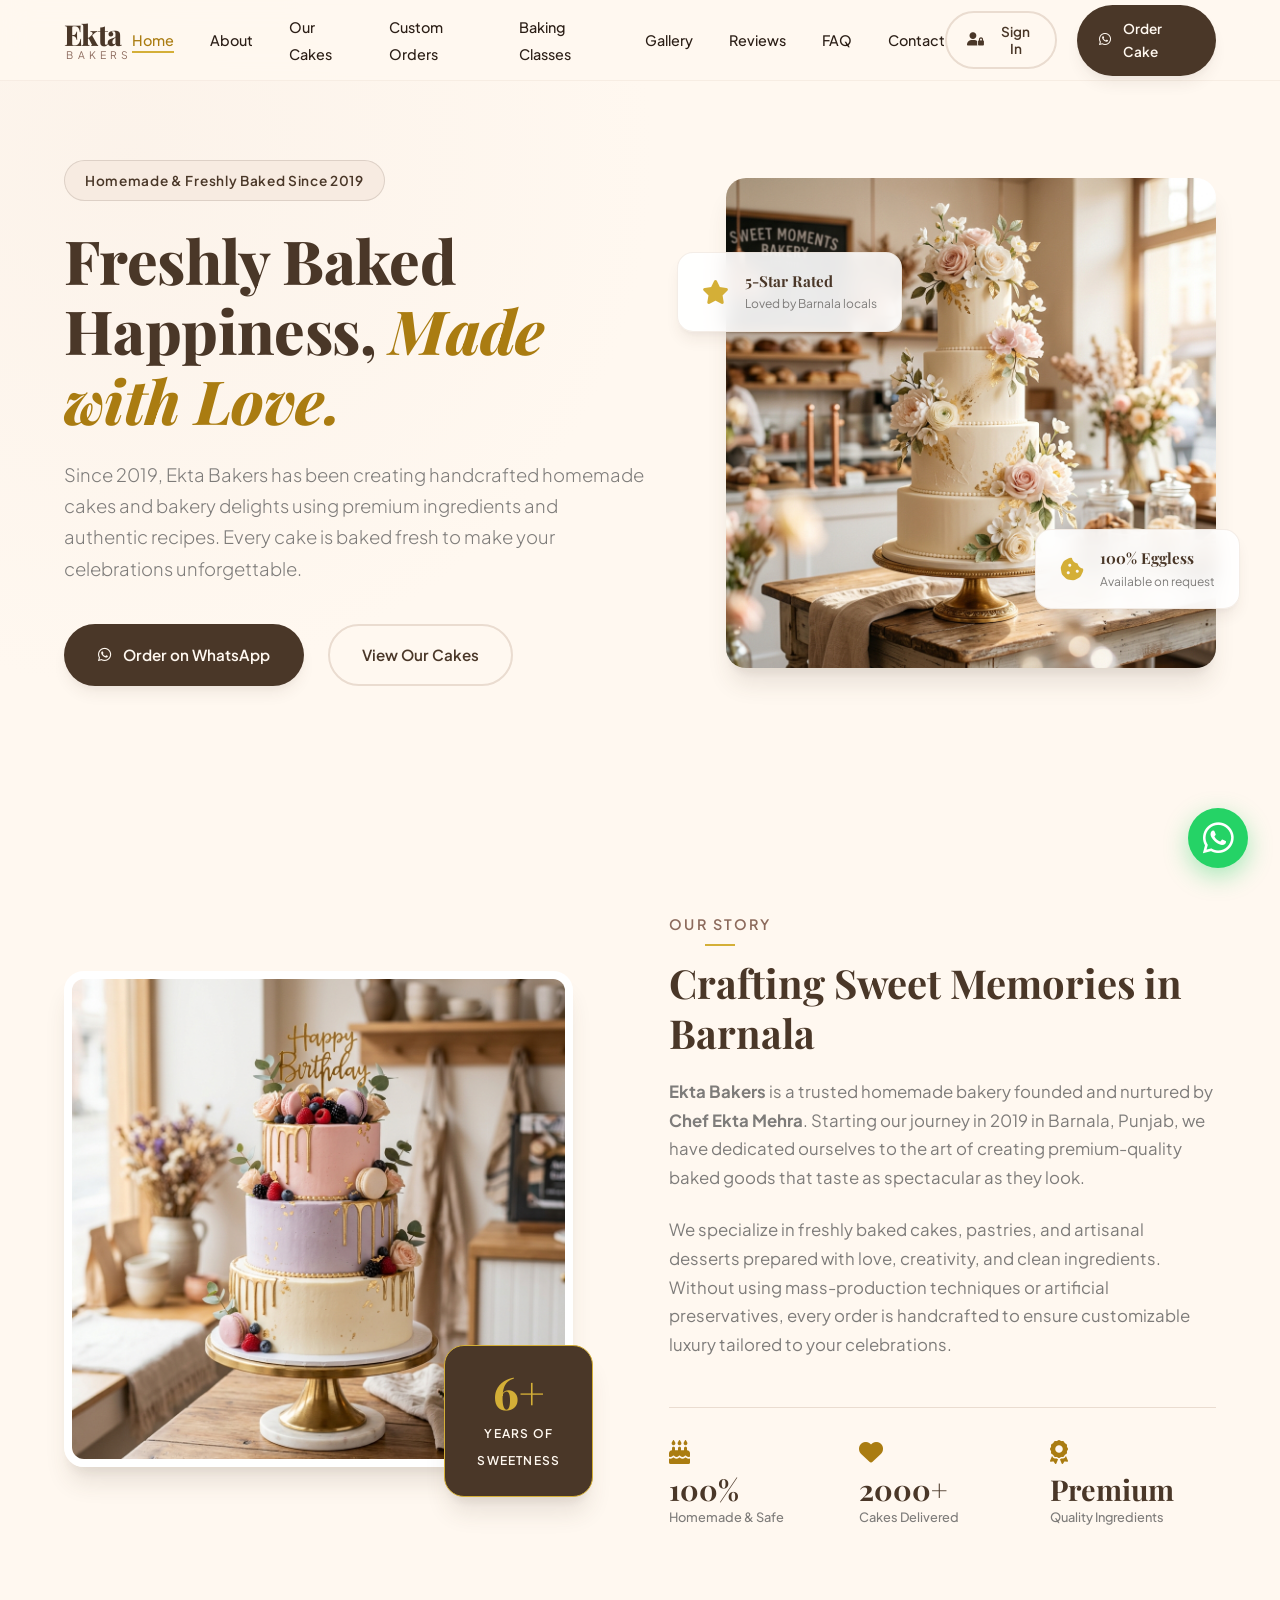
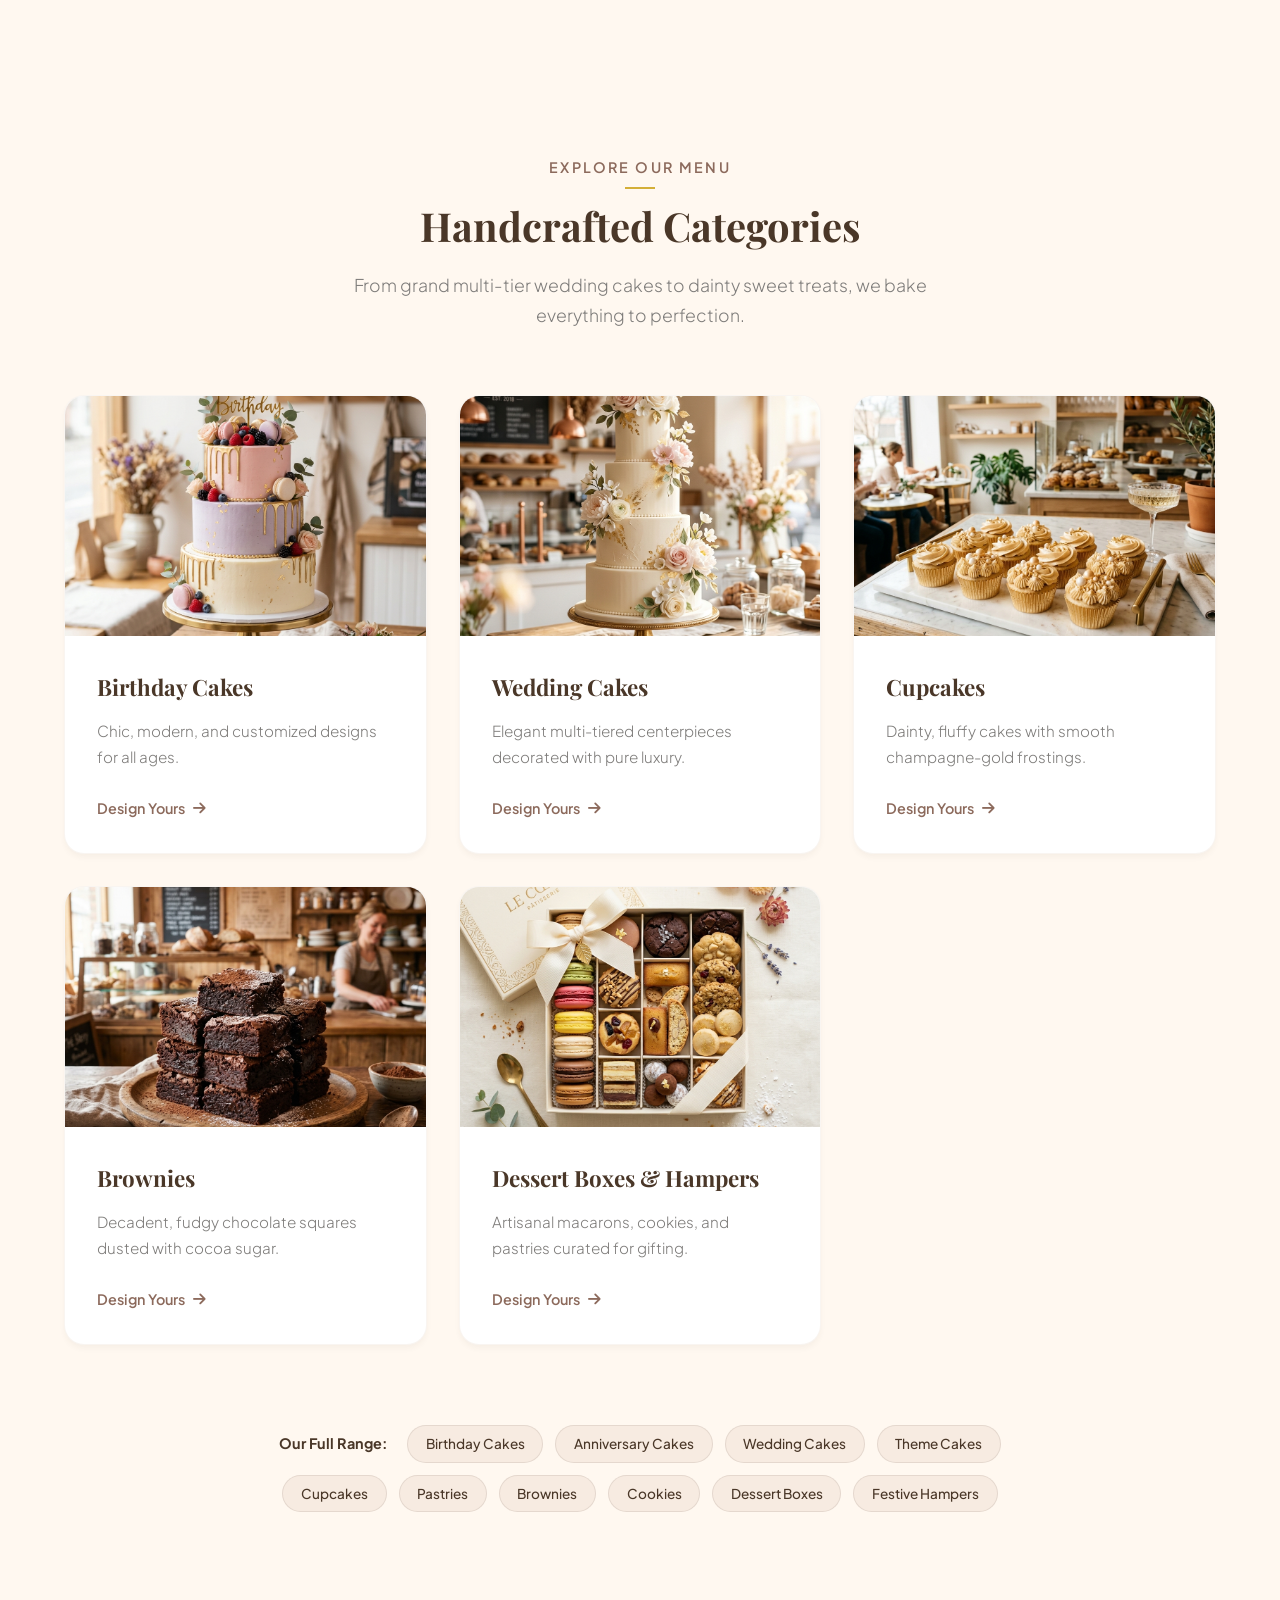
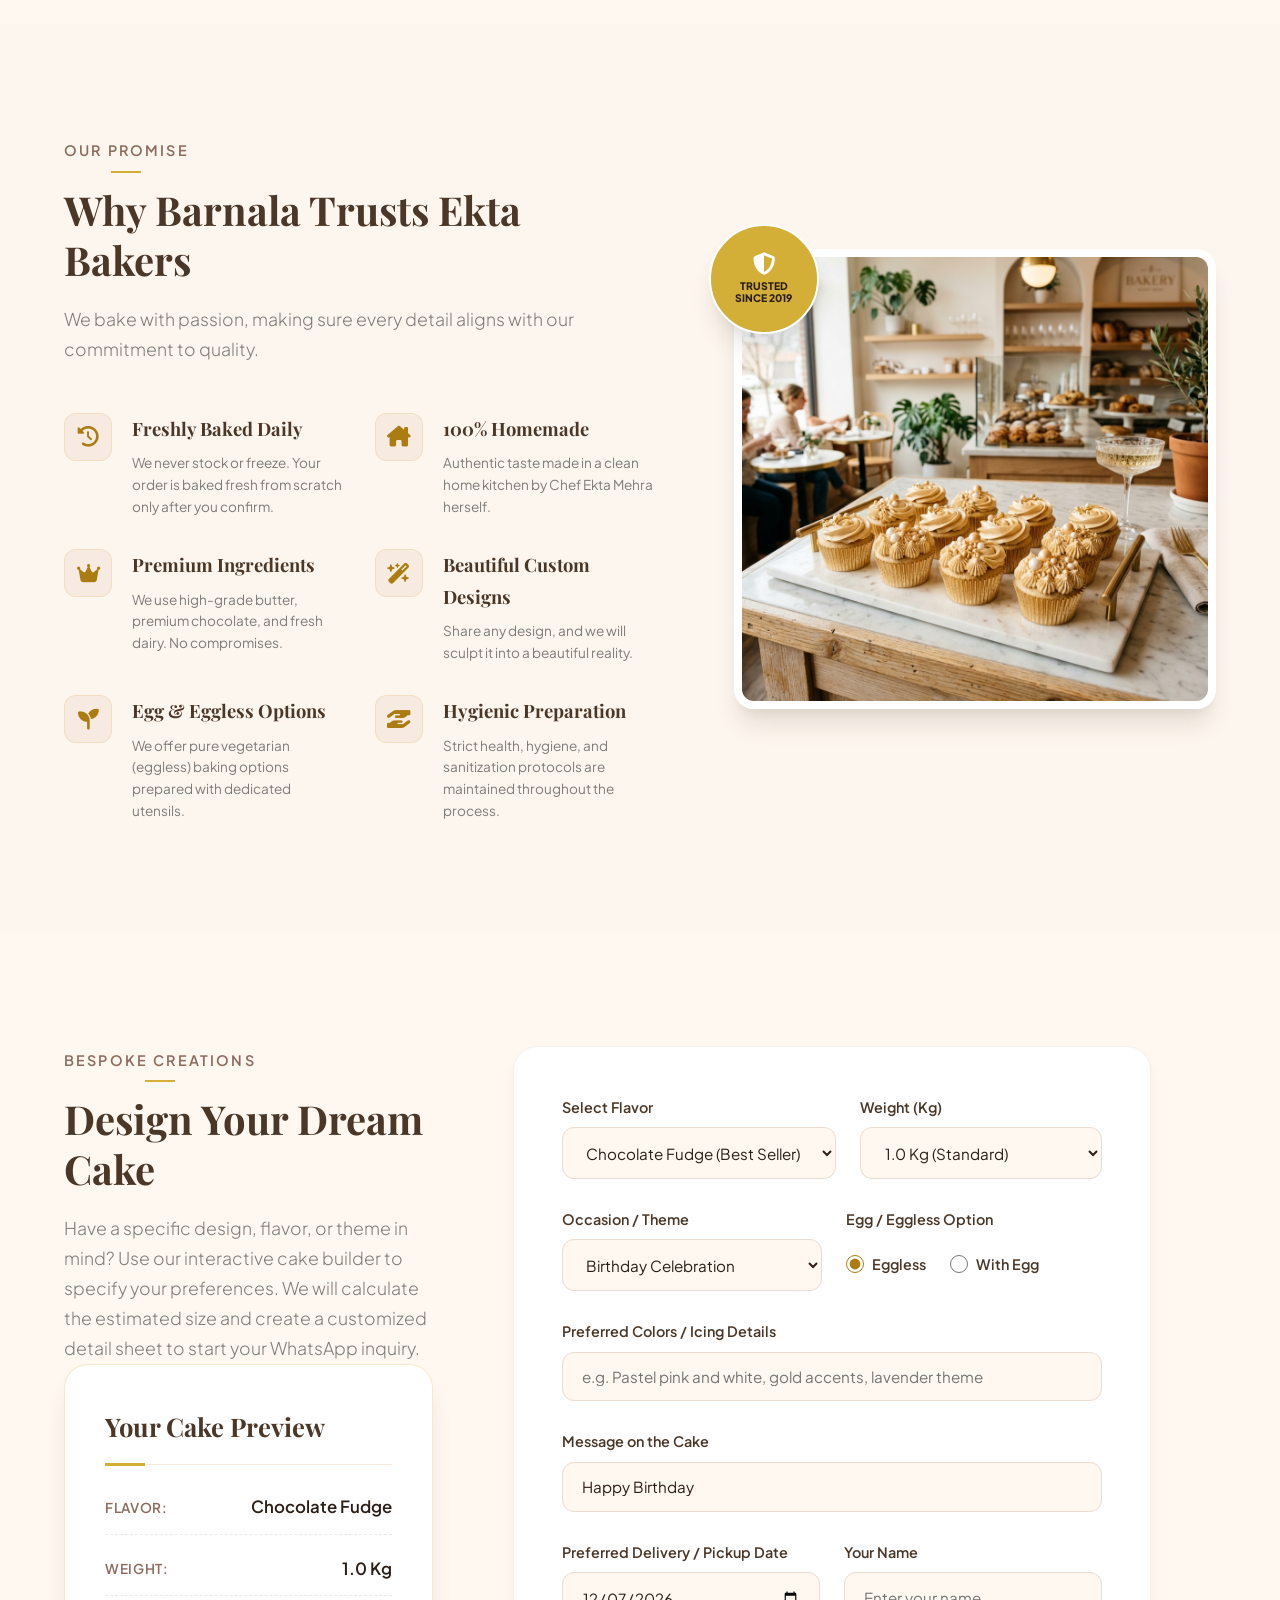
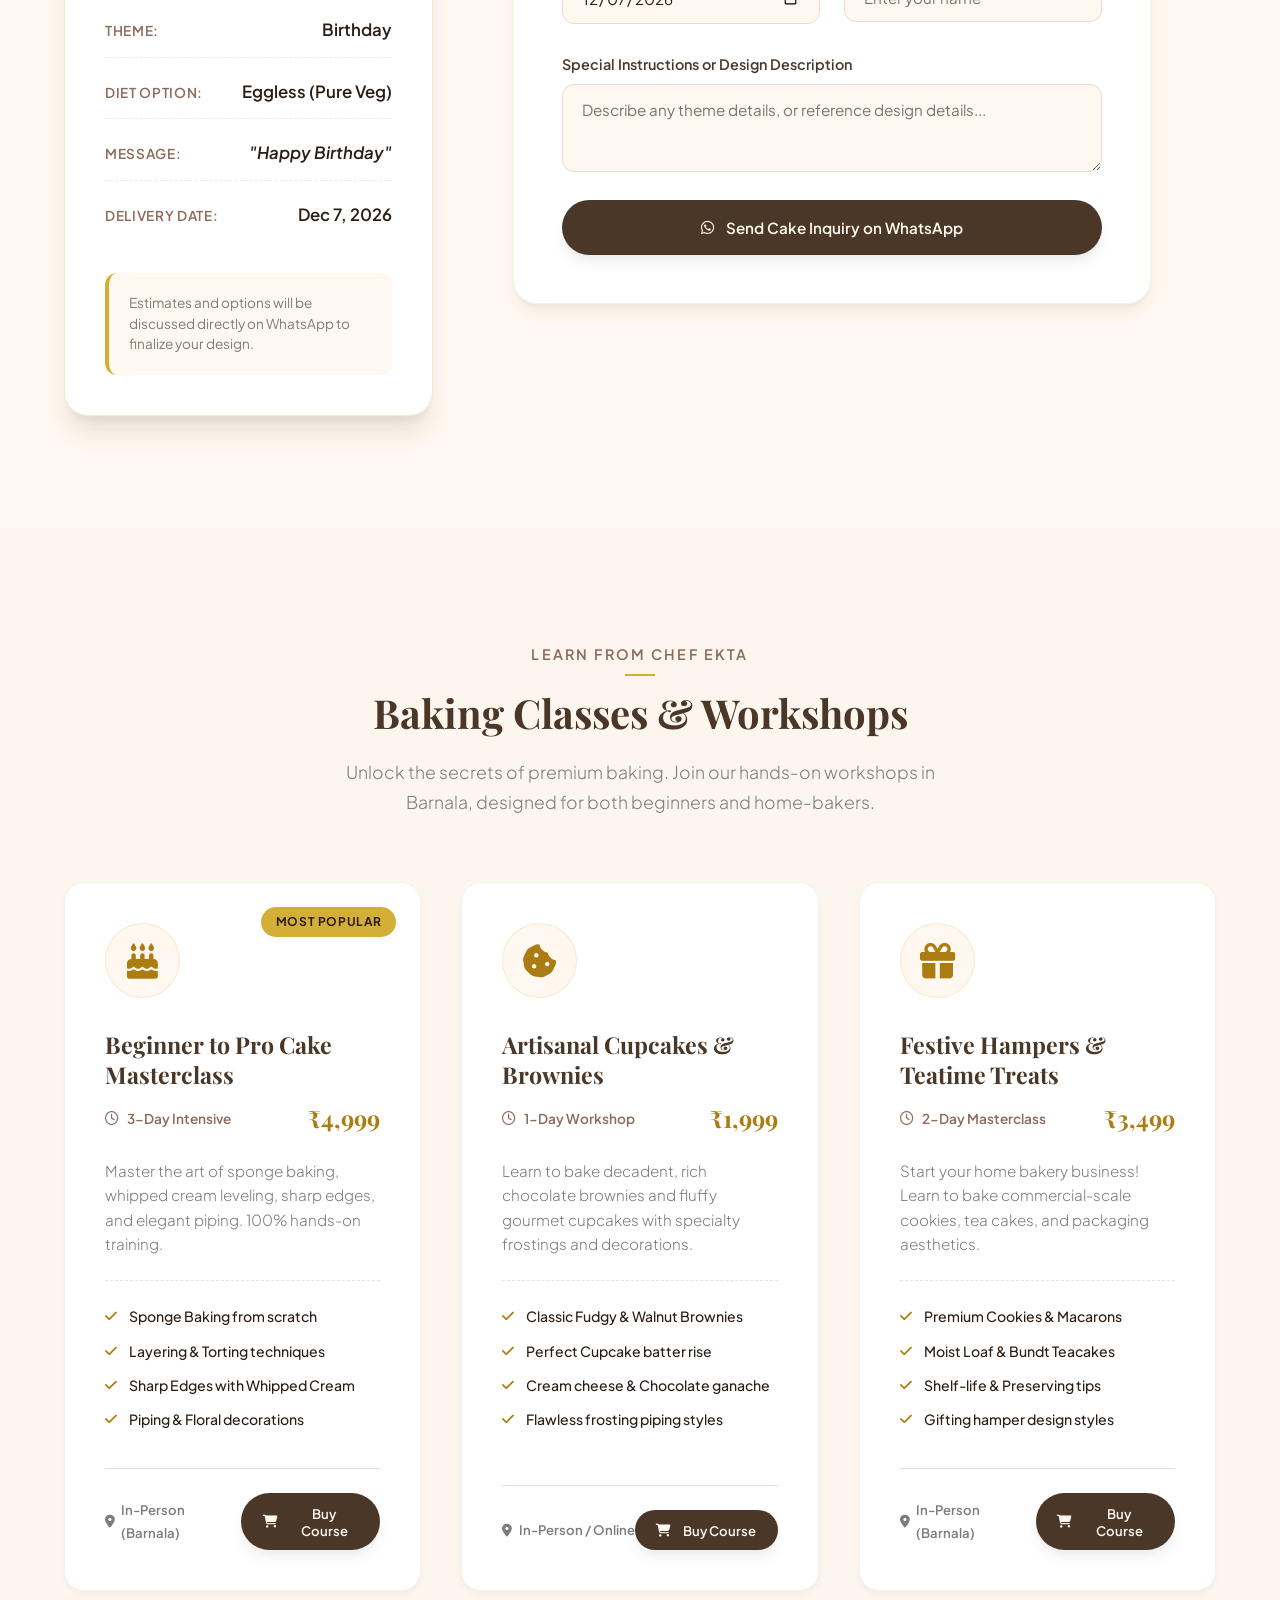
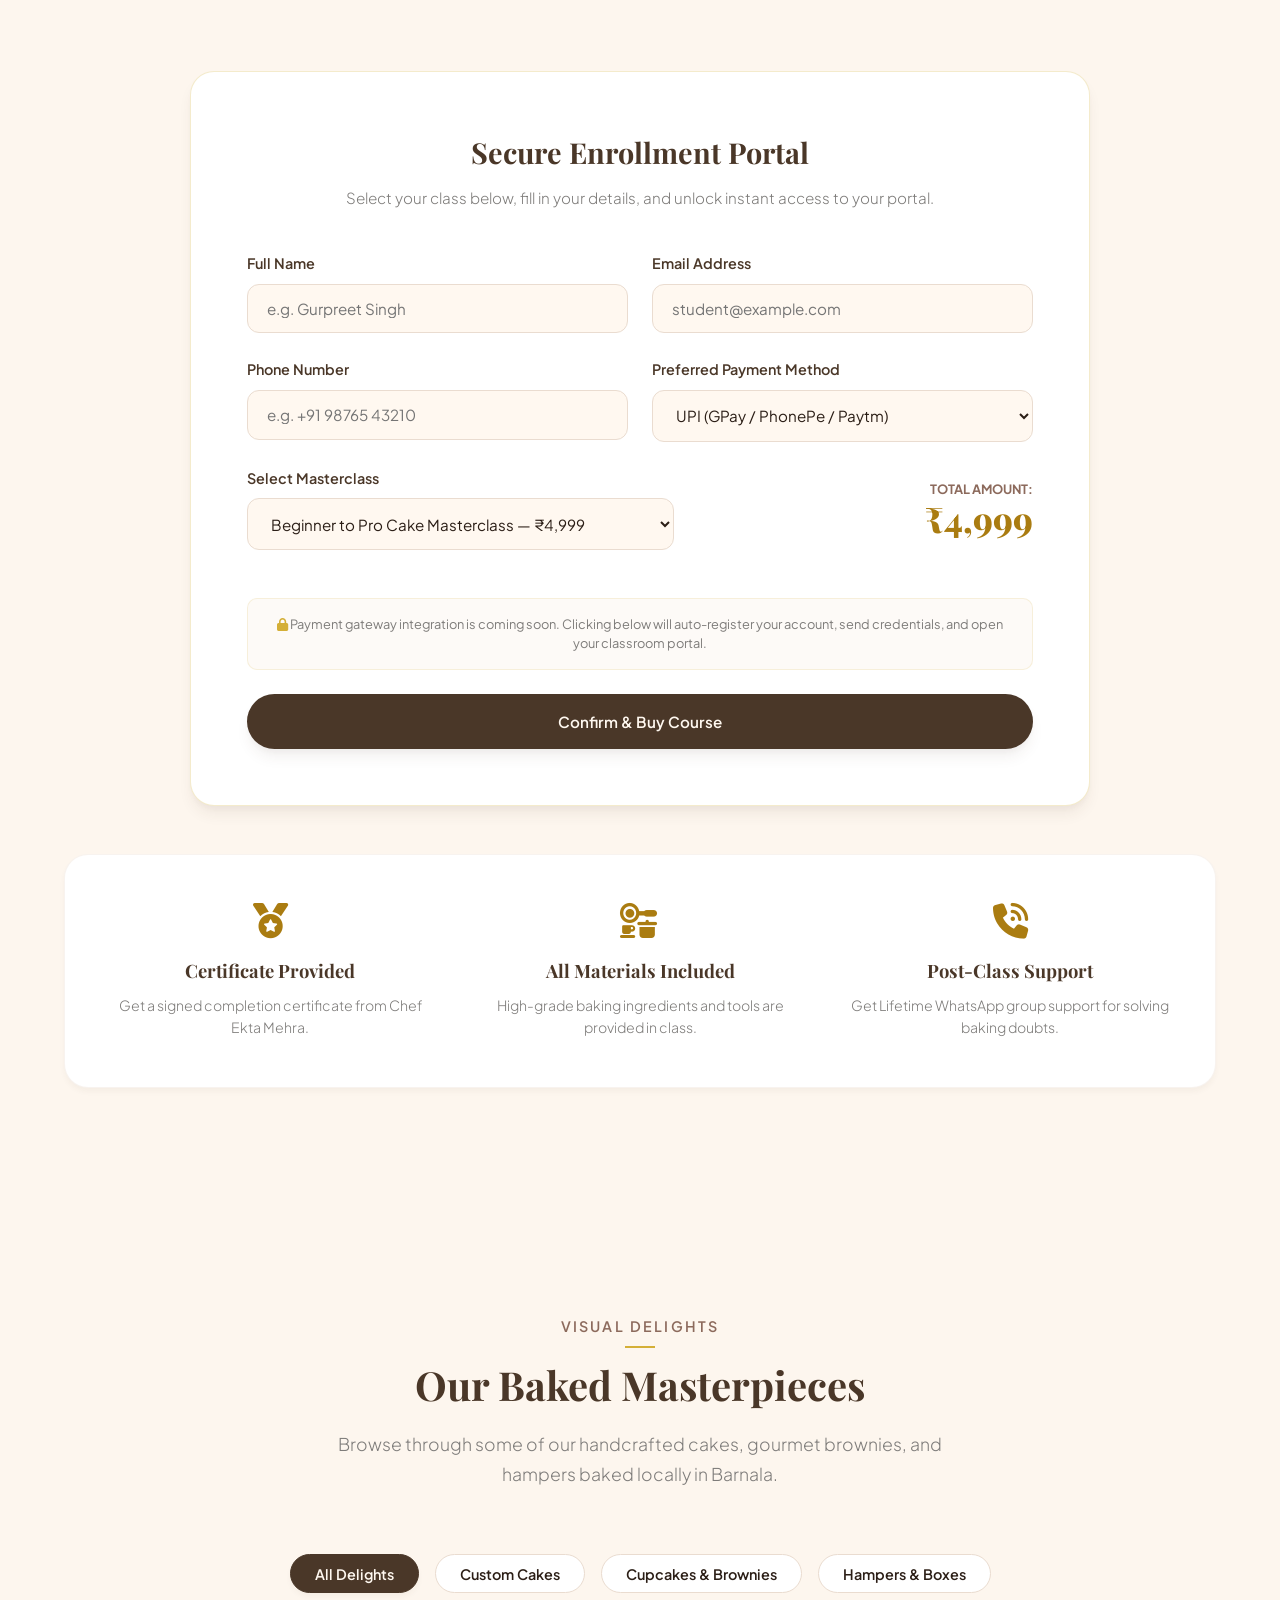
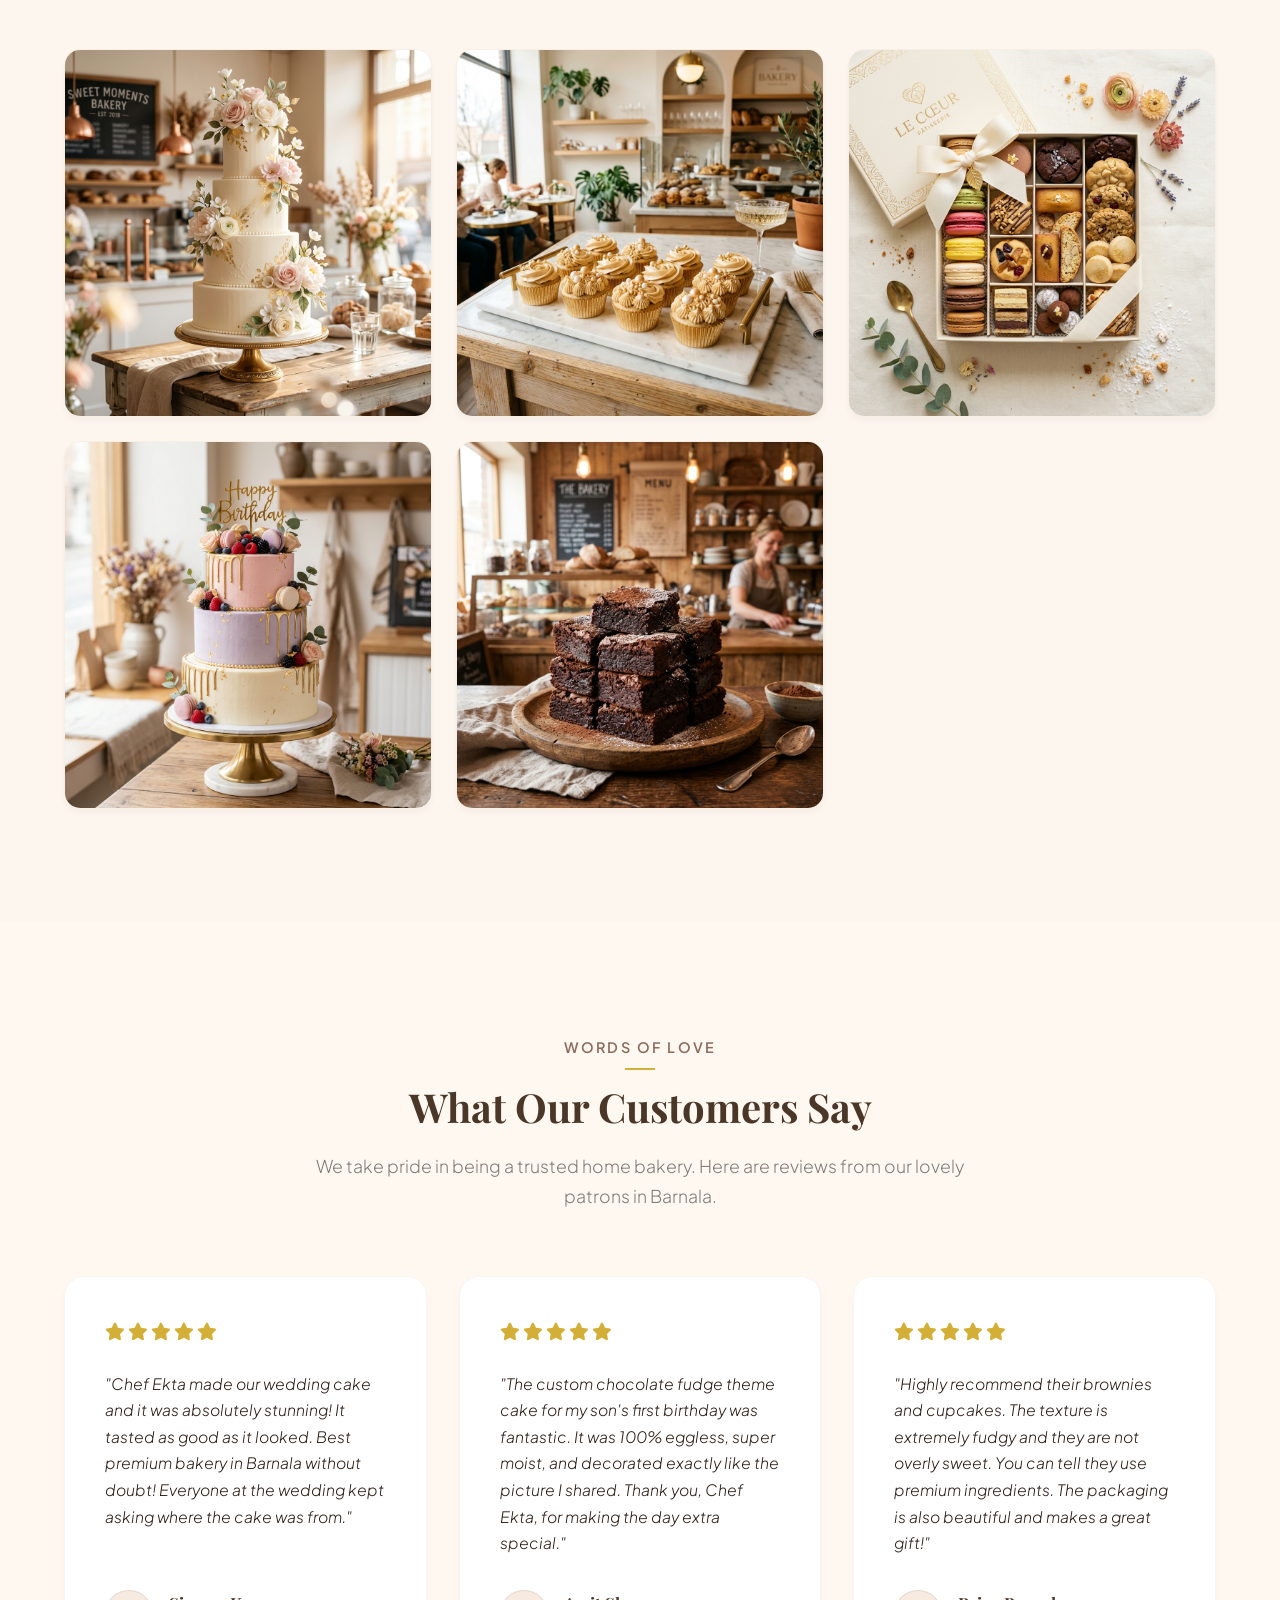
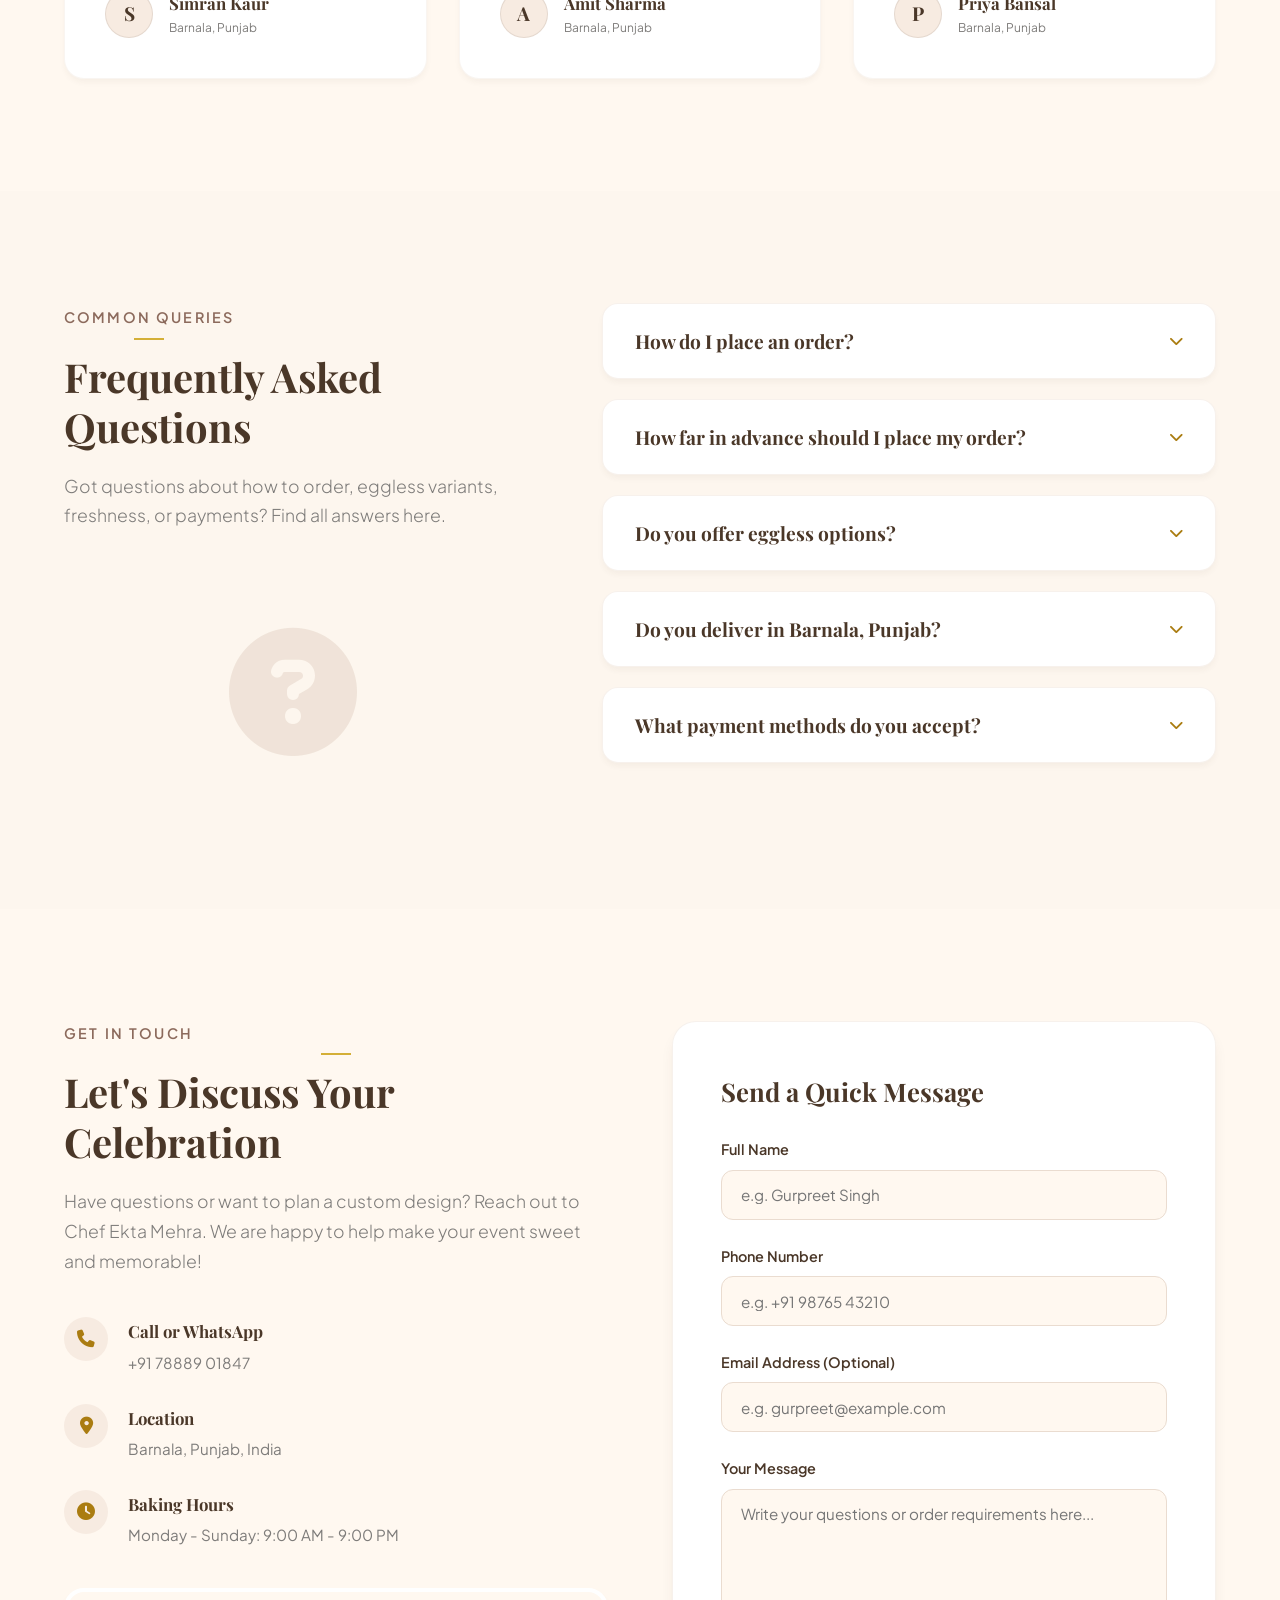
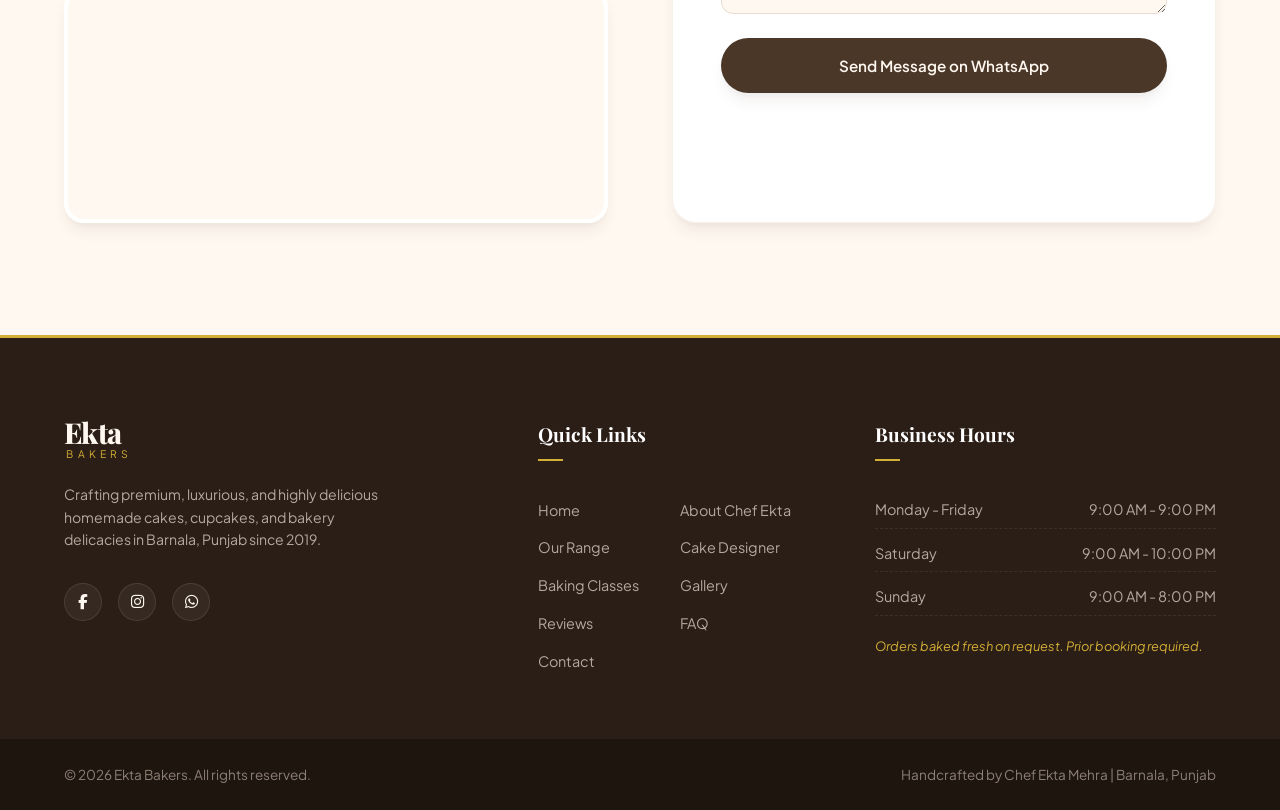
==== commit 19fe3cfd: "Design Update: Convert course checkout modal to inline form on homepage" ====
--- a/index.html
+++ b/index.html
@@ -501,7 +501,7 @@
             </ul>
             <div class="course-footer">
               <span class="course-mode"><i class="fa-solid fa-location-dot"></i> In-Person (Barnala)</span>
-              <button class="btn btn-primary btn-sm btn-enroll-trigger" data-course="Beginner to Pro Cake Masterclass" data-price="₹4,999">
+              <button class="btn btn-primary btn-sm btn-enroll-trigger" data-course-key="cake-masterclass">
                 <i class="fa-solid fa-cart-shopping"></i> Buy Course
               </button>
             </div>
@@ -528,7 +528,7 @@
             </ul>
             <div class="course-footer">
               <span class="course-mode"><i class="fa-solid fa-location-dot"></i> In-Person / Online</span>
-              <button class="btn btn-primary btn-sm btn-enroll-trigger" data-course="Artisanal Cupcakes & Brownies Workshop" data-price="₹1,999">
+              <button class="btn btn-primary btn-sm btn-enroll-trigger" data-course-key="cupcakes-brownies">
                 <i class="fa-solid fa-cart-shopping"></i> Buy Course
               </button>
             </div>
@@ -555,12 +555,69 @@
             </ul>
             <div class="course-footer">
               <span class="course-mode"><i class="fa-solid fa-location-dot"></i> In-Person (Barnala)</span>
-              <button class="btn btn-primary btn-sm btn-enroll-trigger" data-course="Festive Hampers & Teatime Treats Masterclass" data-price="₹3,499">
+              <button class="btn btn-primary btn-sm btn-enroll-trigger" data-course-key="festive-hampers">
                 <i class="fa-solid fa-cart-shopping"></i> Buy Course
               </button>
             </div>
           </div>
         </div>
+      </div>
+
+      <!-- Inline Checkout Card -->
+      <div class="courses-checkout-card" id="checkout-block">
+        <div class="checkout-card-header text-center">
+          <h3>Secure Enrollment Portal</h3>
+          <p>Select your class below, fill in your details, and unlock instant access to your portal.</p>
+        </div>
+        <form id="enrollment-form" class="enrollment-form inline-enroll-form">
+          <div class="form-row">
+            <div class="form-group">
+              <label for="student-name">Full Name</label>
+              <input type="text" id="student-name" name="student_name" placeholder="e.g. Gurpreet Singh" required>
+            </div>
+            <div class="form-group">
+              <label for="student-email">Email Address</label>
+              <input type="email" id="student-email" name="student_email" placeholder="student@example.com" required>
+            </div>
+          </div>
+
+          <div class="form-row">
+            <div class="form-group">
+              <label for="student-phone">Phone Number</label>
+              <input type="tel" id="student-phone" name="student_phone" placeholder="e.g. +91 98765 43210" required>
+            </div>
+            <div class="form-group">
+              <label for="student-payment">Preferred Payment Method</label>
+              <select id="student-payment" name="payment_method" required>
+                <option value="UPI (GPay / PhonePe / Paytm)" selected>UPI (GPay / PhonePe / Paytm)</option>
+                <option value="Net Banking / Card">Net Banking / Credit Card</option>
+                <option value="Bank Transfer">Direct Bank Transfer</option>
+              </select>
+            </div>
+          </div>
+
+          <div class="form-row">
+            <div class="form-group">
+              <label for="enroll-course-select">Select Masterclass</label>
+              <select id="enroll-course-select" name="course_select" required>
+                <option value="cake-masterclass" data-price="₹4,999" selected>Beginner to Pro Cake Masterclass — ₹4,999</option>
+                <option value="cupcakes-brownies" data-price="₹1,999">Artisanal Cupcakes & Brownies Workshop — ₹1,999</option>
+                <option value="festive-hampers" data-price="₹3,499">Festive Hampers & Teatime Treats — ₹3,499</option>
+              </select>
+            </div>
+            <div class="form-group justify-end">
+              <div class="checkout-price-display">
+                <span class="price-label">Total Amount:</span>
+                <span class="price-amount" id="inline-checkout-price">₹4,999</span>
+              </div>
+            </div>
+          </div>
+
+          <div class="payment-gateway-notice text-center" style="margin-top: 1.5rem;">
+            <p><i class="fa-solid fa-lock text-gold"></i> Payment gateway integration is coming soon. Clicking below will auto-register your account, send credentials, and open your classroom portal.</p>
+          </div>
+          <button type="submit" class="btn btn-primary btn-block" id="btn-submit-enroll">Confirm & Buy Course</button>
+        </form>
       </div>
 
       <div class="courses-features">
@@ -1005,47 +1062,7 @@
     </div>
   </div>
 
-  <!-- Course Enrollment Modal -->
-  <div class="enroll-modal" id="enroll-modal">
-    <div class="enroll-modal-content">
-      <button class="enroll-modal-close" id="enroll-close" aria-label="Close modal">&times;</button>
-      <h3>Enroll in Masterclass</h3>
-      <div class="selected-course-details">
-        <span class="selected-course-title" id="enroll-course-title">Beginner to Pro Cake Masterclass</span>
-        <span class="selected-course-price" id="enroll-course-price">₹4,999</span>
-      </div>
-      <form id="enrollment-form" class="enrollment-form">
-        <input type="hidden" id="enroll-course-input" name="course_name">
-        <input type="hidden" id="enroll-price-input" name="course_price">
-        <div class="form-group">
-          <label for="student-name">Full Name</label>
-          <input type="text" id="student-name" name="student_name" placeholder="e.g. Gurpreet Singh" required>
-        </div>
-        <div class="form-group">
-          <label for="student-phone">Phone Number</label>
-          <input type="tel" id="student-phone" name="student_phone" placeholder="e.g. +91 98765 43210" required>
-        </div>
-        <div class="form-group">
-          <label for="student-email">Email Address</label>
-          <input type="email" id="student-email" name="student_email" placeholder="e.g. gurpreet@example.com" required>
-        </div>
-        <div class="form-group">
-          <label for="student-payment">Preferred Payment Method</label>
-          <select id="student-payment" name="payment_method" required>
-            <option value="UPI (GPay / PhonePe / Paytm)" selected>UPI (GPay / PhonePe / Paytm)</option>
-            <option value="Net Banking / Card">Net Banking / Credit Card</option>
-            <option value="Bank Transfer">Direct Bank Transfer</option>
-          </select>
-        </div>
-        <div class="payment-gateway-notice">
-          <p><i class="fa-solid fa-lock text-gold"></i> Payment gateway integration is coming soon. Clicking below will send your enrollment request on WhatsApp to get the payment QR code.</p>
-        </div>
-        <button type="submit" class="btn btn-primary btn-block">Confirm & Proceed to Payment</button>
-      </form>
-    </div>
-  </div>
-
-  <!-- Main JavaScript File -->
+    <!-- Main JavaScript File -->
   <script src="app.js"></script>
 </body>
 </html>
--- a/style.css
+++ b/style.css
@@ -2743,3 +2743,70 @@
   border-radius: 8px;
   margin-left: auto;
 }
+
+/* Inline Checkout Card Styles */
+.courses-checkout-card {
+  background-color: var(--color-white);
+  padding: 3.5rem;
+  border-radius: 24px;
+  box-shadow: var(--shadow-md);
+  border: 1.5px solid rgba(212, 175, 55, 0.25);
+  margin-top: 4rem;
+  margin-bottom: 3rem;
+  max-width: 900px;
+  margin-left: auto;
+  margin-right: auto;
+}
+
+.checkout-card-header h3 {
+  font-family: var(--font-headings);
+  font-size: 1.8rem;
+  color: var(--color-brown);
+  margin-bottom: 0.5rem;
+  font-weight: 700;
+}
+
+.checkout-card-header p {
+  color: var(--color-gray);
+  font-size: 0.95rem;
+  margin-bottom: 2.5rem;
+  font-weight: 300;
+}
+
+.checkout-price-display {
+  display: flex;
+  flex-direction: column;
+  align-items: flex-end;
+  justify-content: center;
+  height: 100%;
+}
+
+.price-label {
+  font-size: 0.8rem;
+  text-transform: uppercase;
+  color: var(--color-brown-light);
+  font-weight: 700;
+}
+
+.price-amount {
+  font-family: var(--font-headings);
+  font-size: 2.2rem;
+  color: var(--color-gold-dark);
+  font-weight: 800;
+  line-height: 1;
+}
+
+.justify-end {
+  justify-content: flex-end;
+}
+
+@media (max-width: 768px) {
+  .courses-checkout-card {
+    padding: 2.5rem 1.5rem;
+  }
+  
+  .checkout-price-display {
+    align-items: flex-start;
+    margin-top: 0.5rem;
+  }
+}
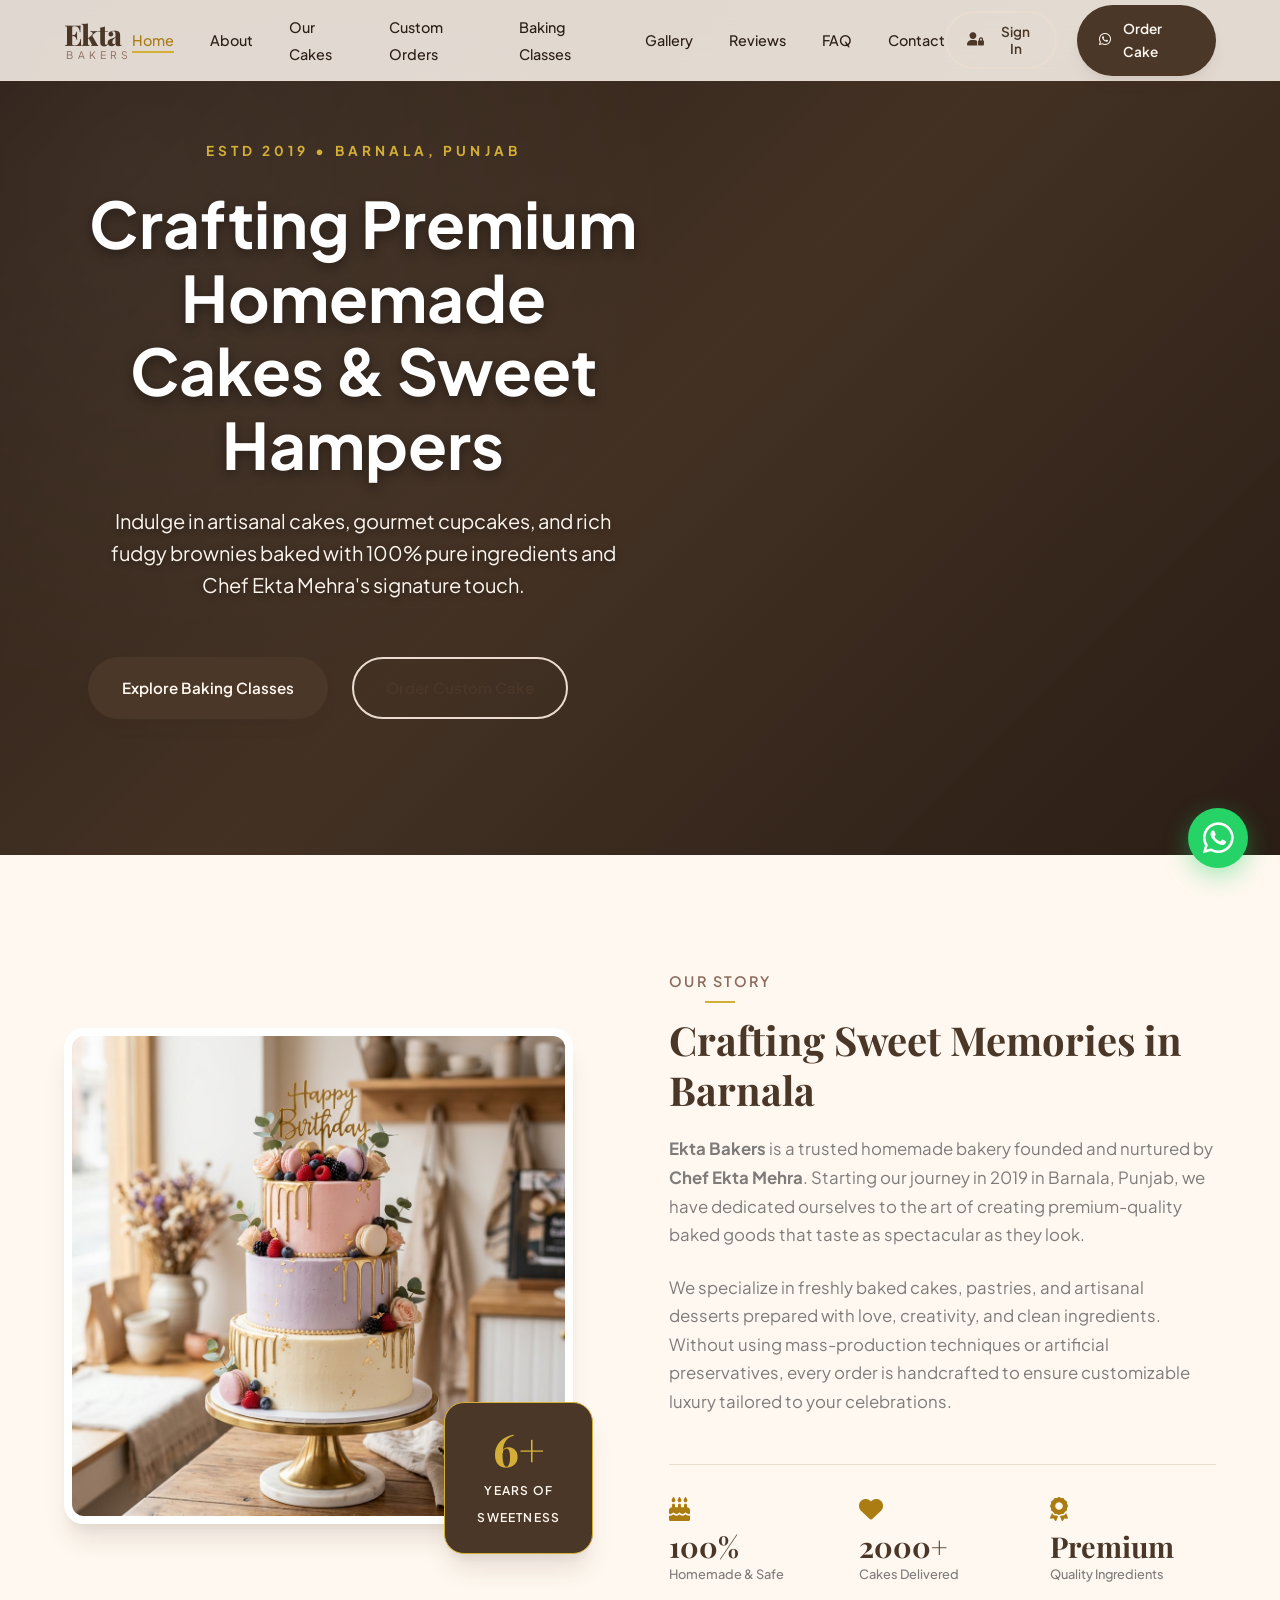
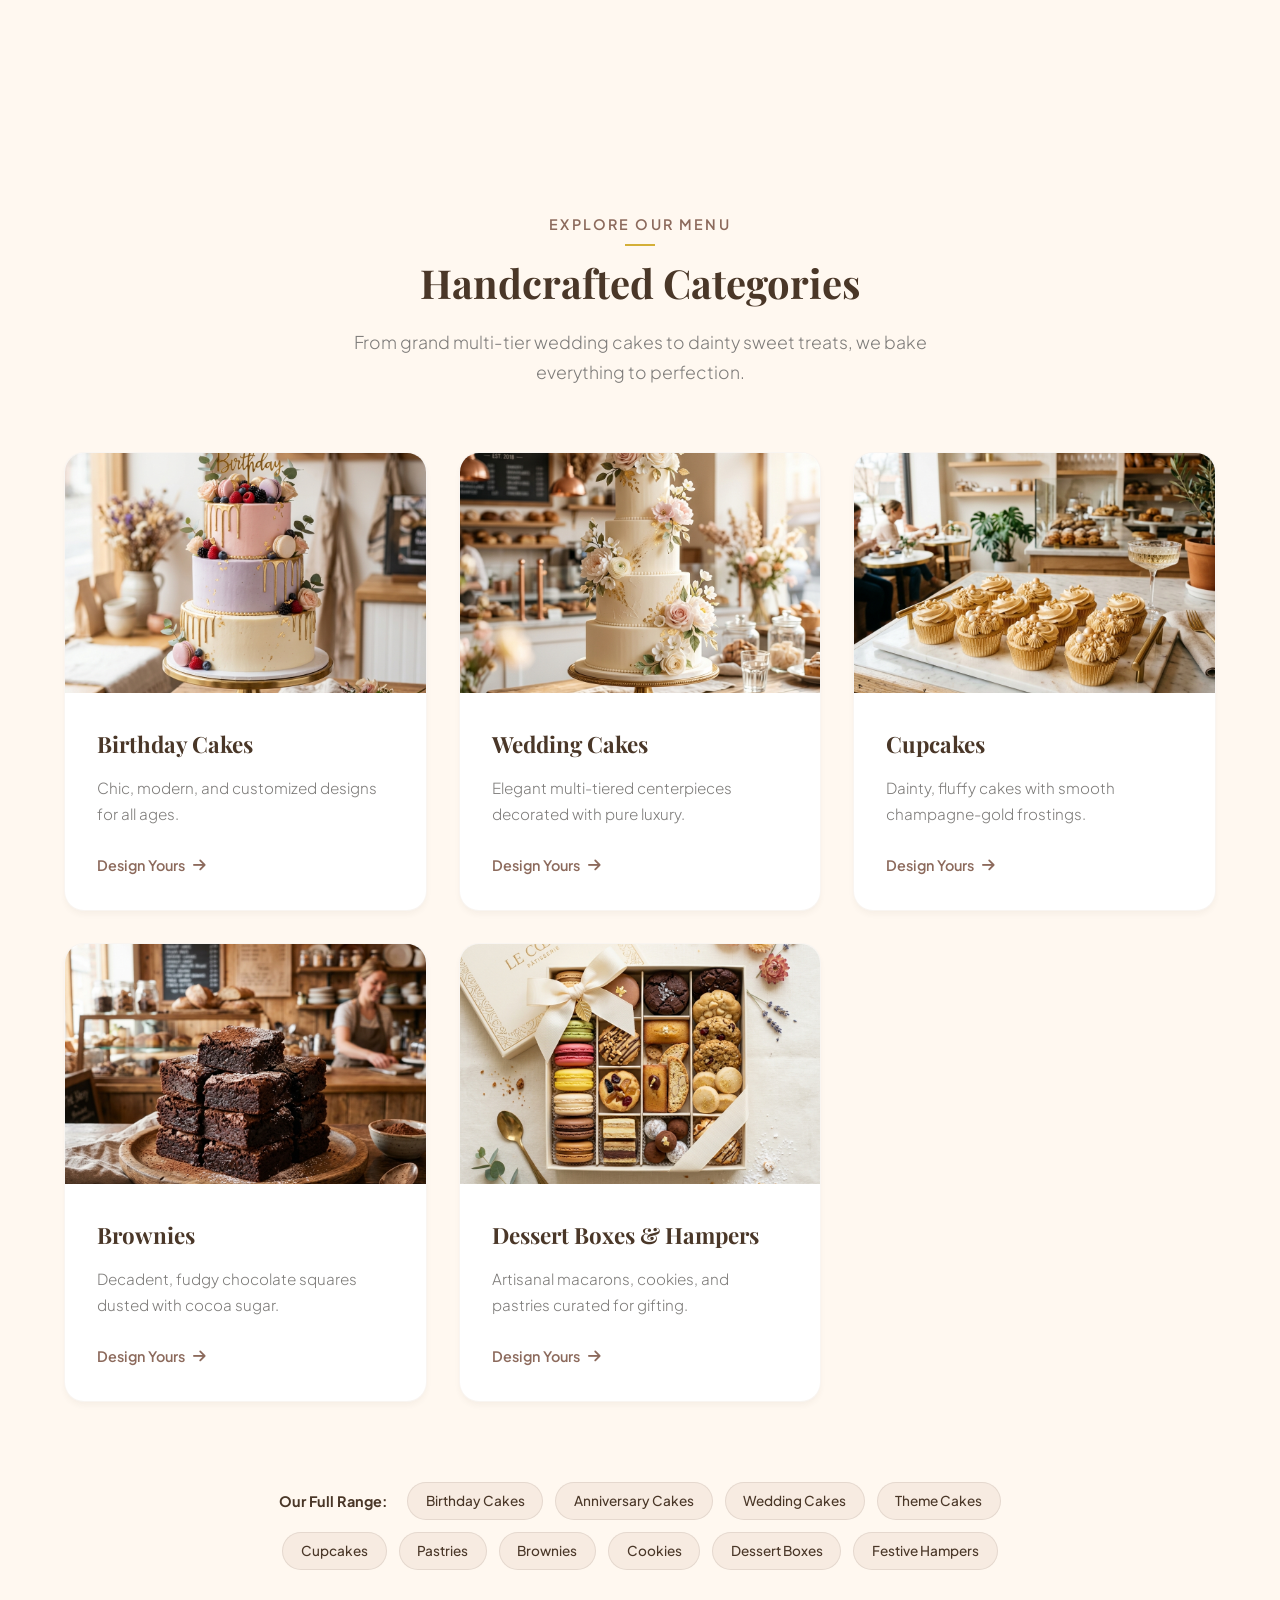
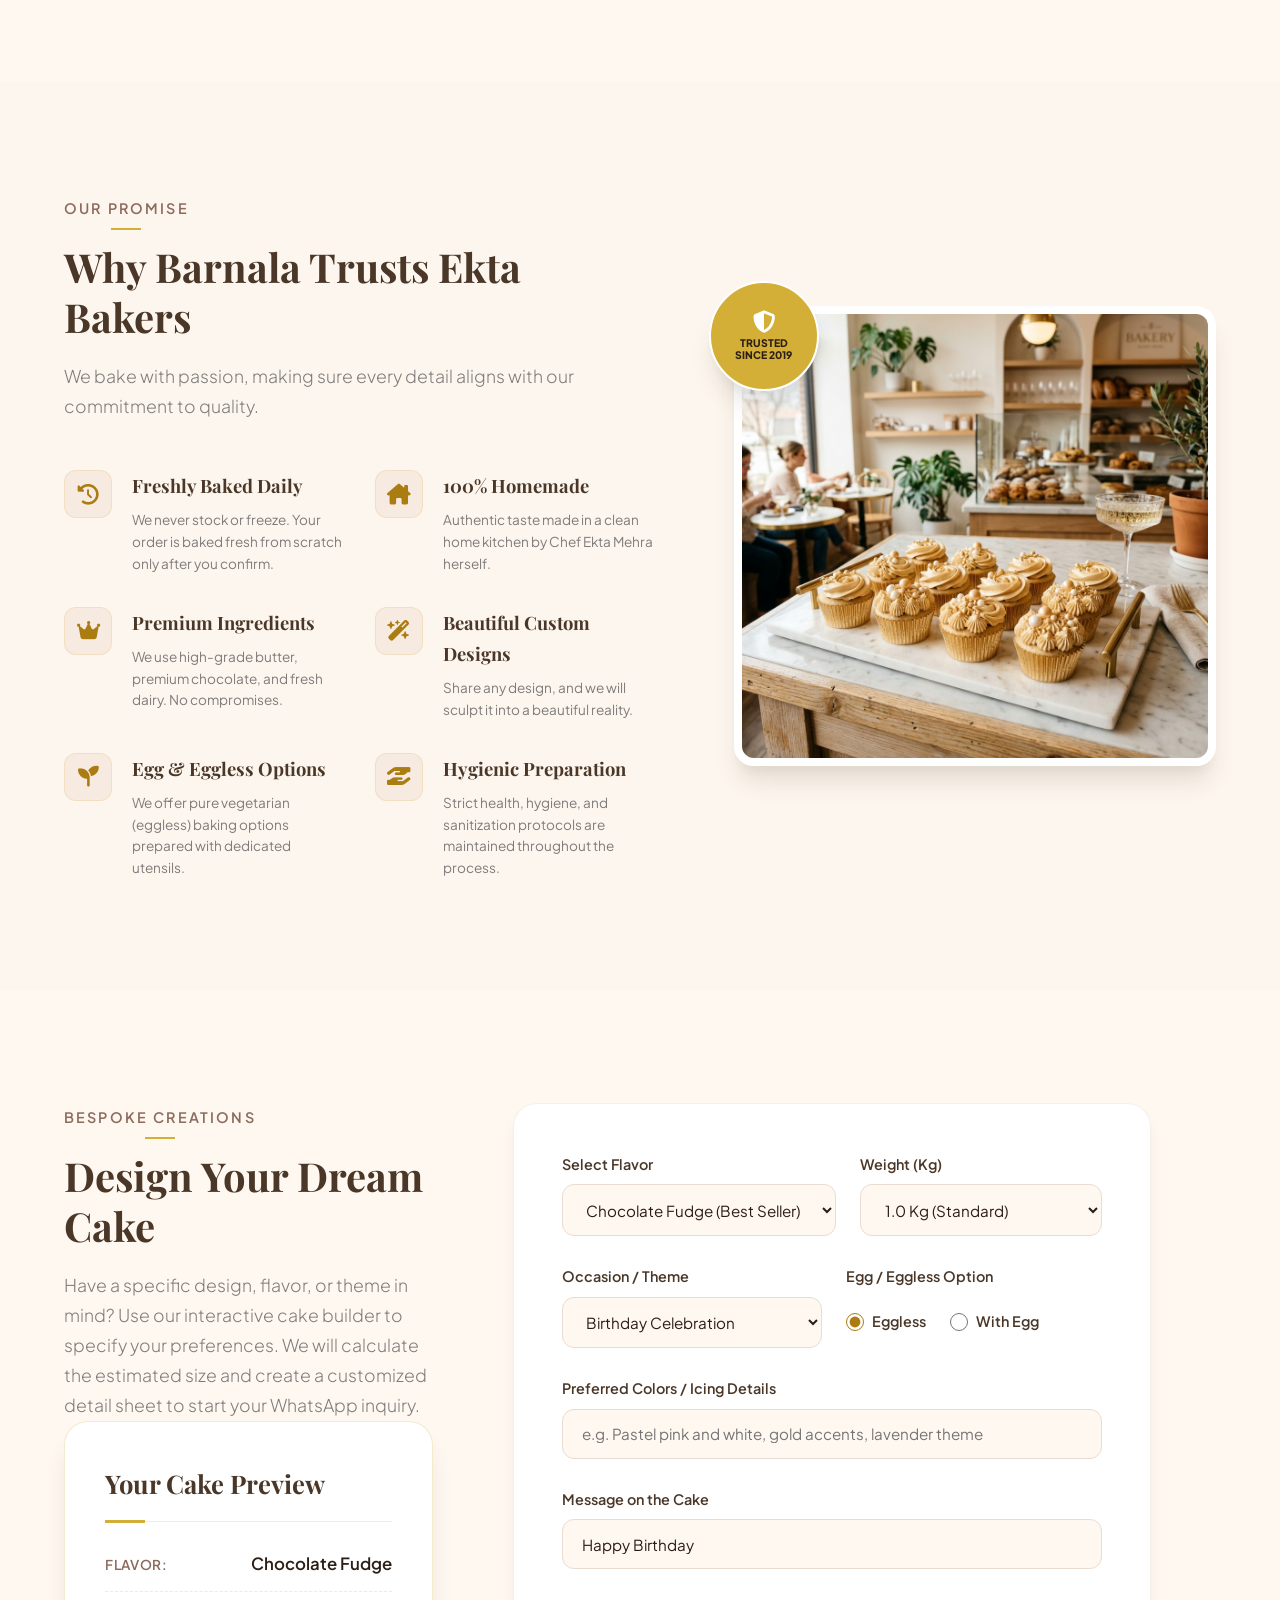
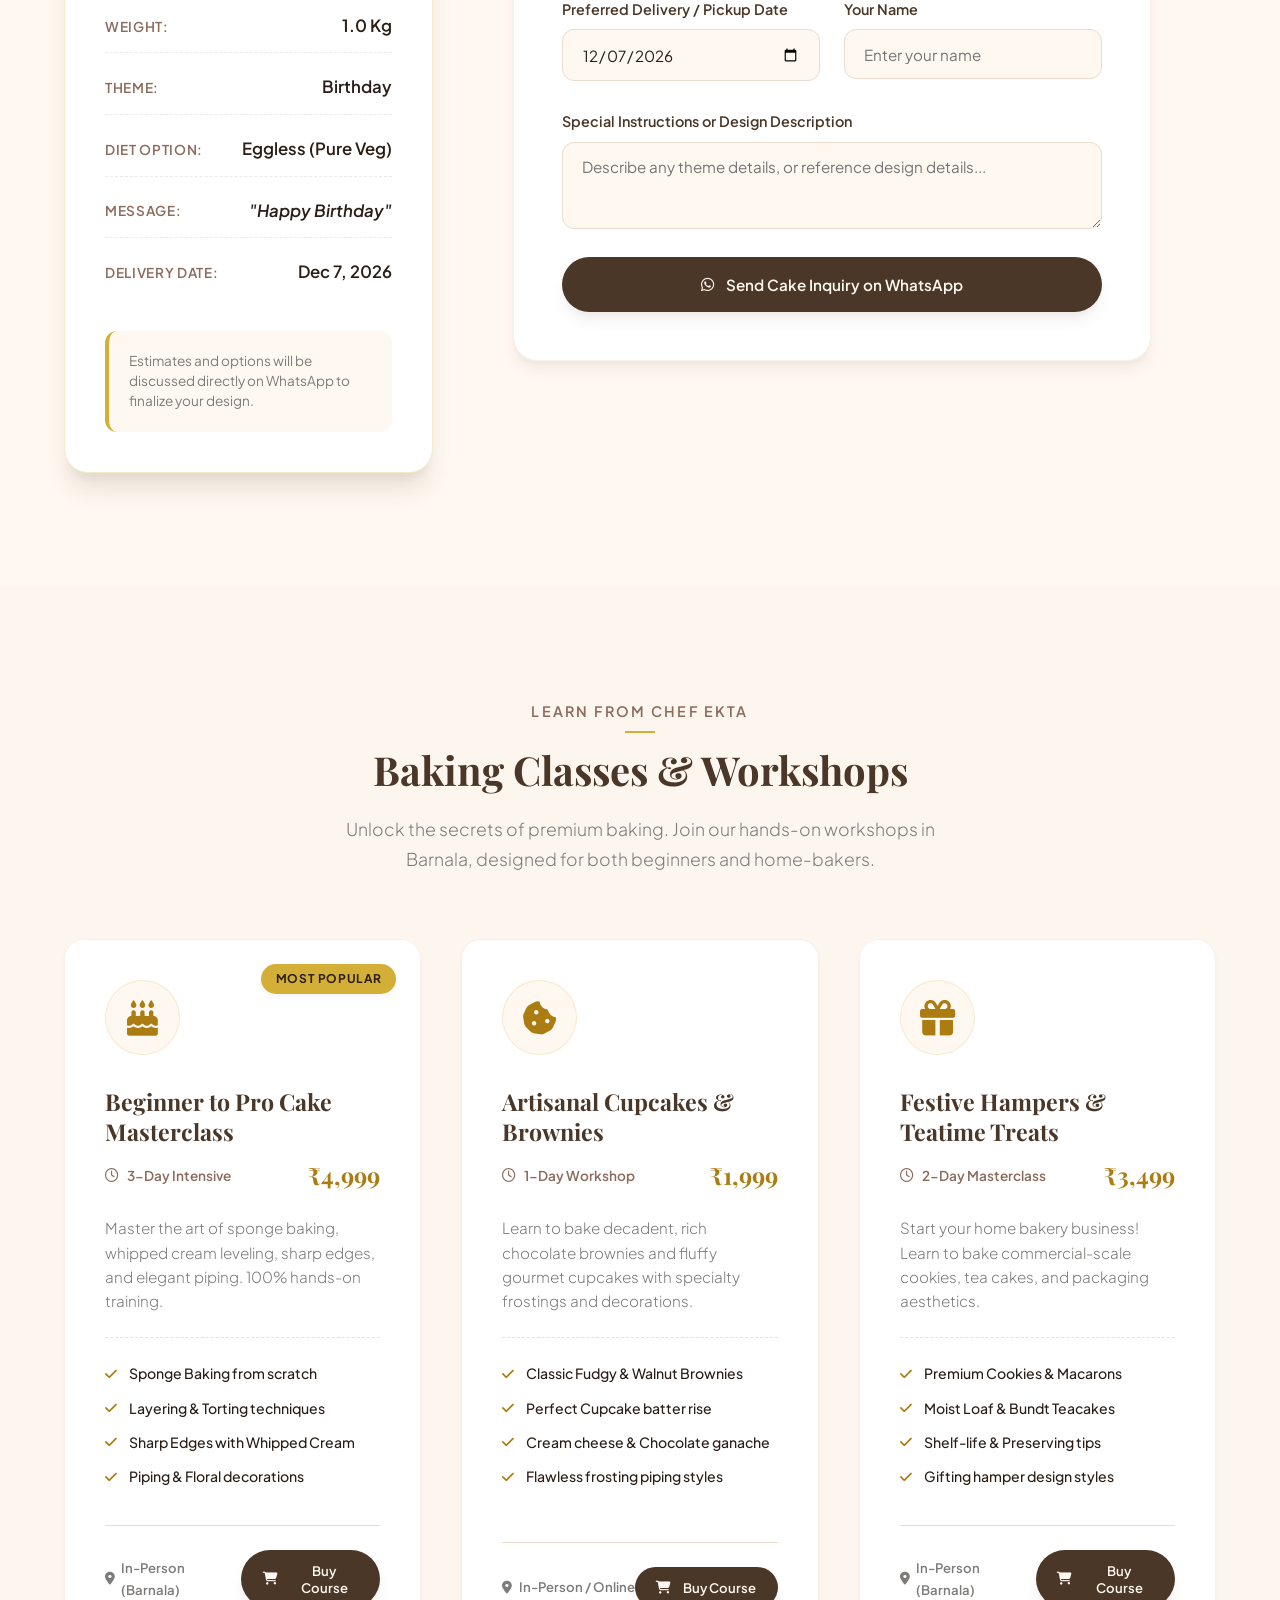
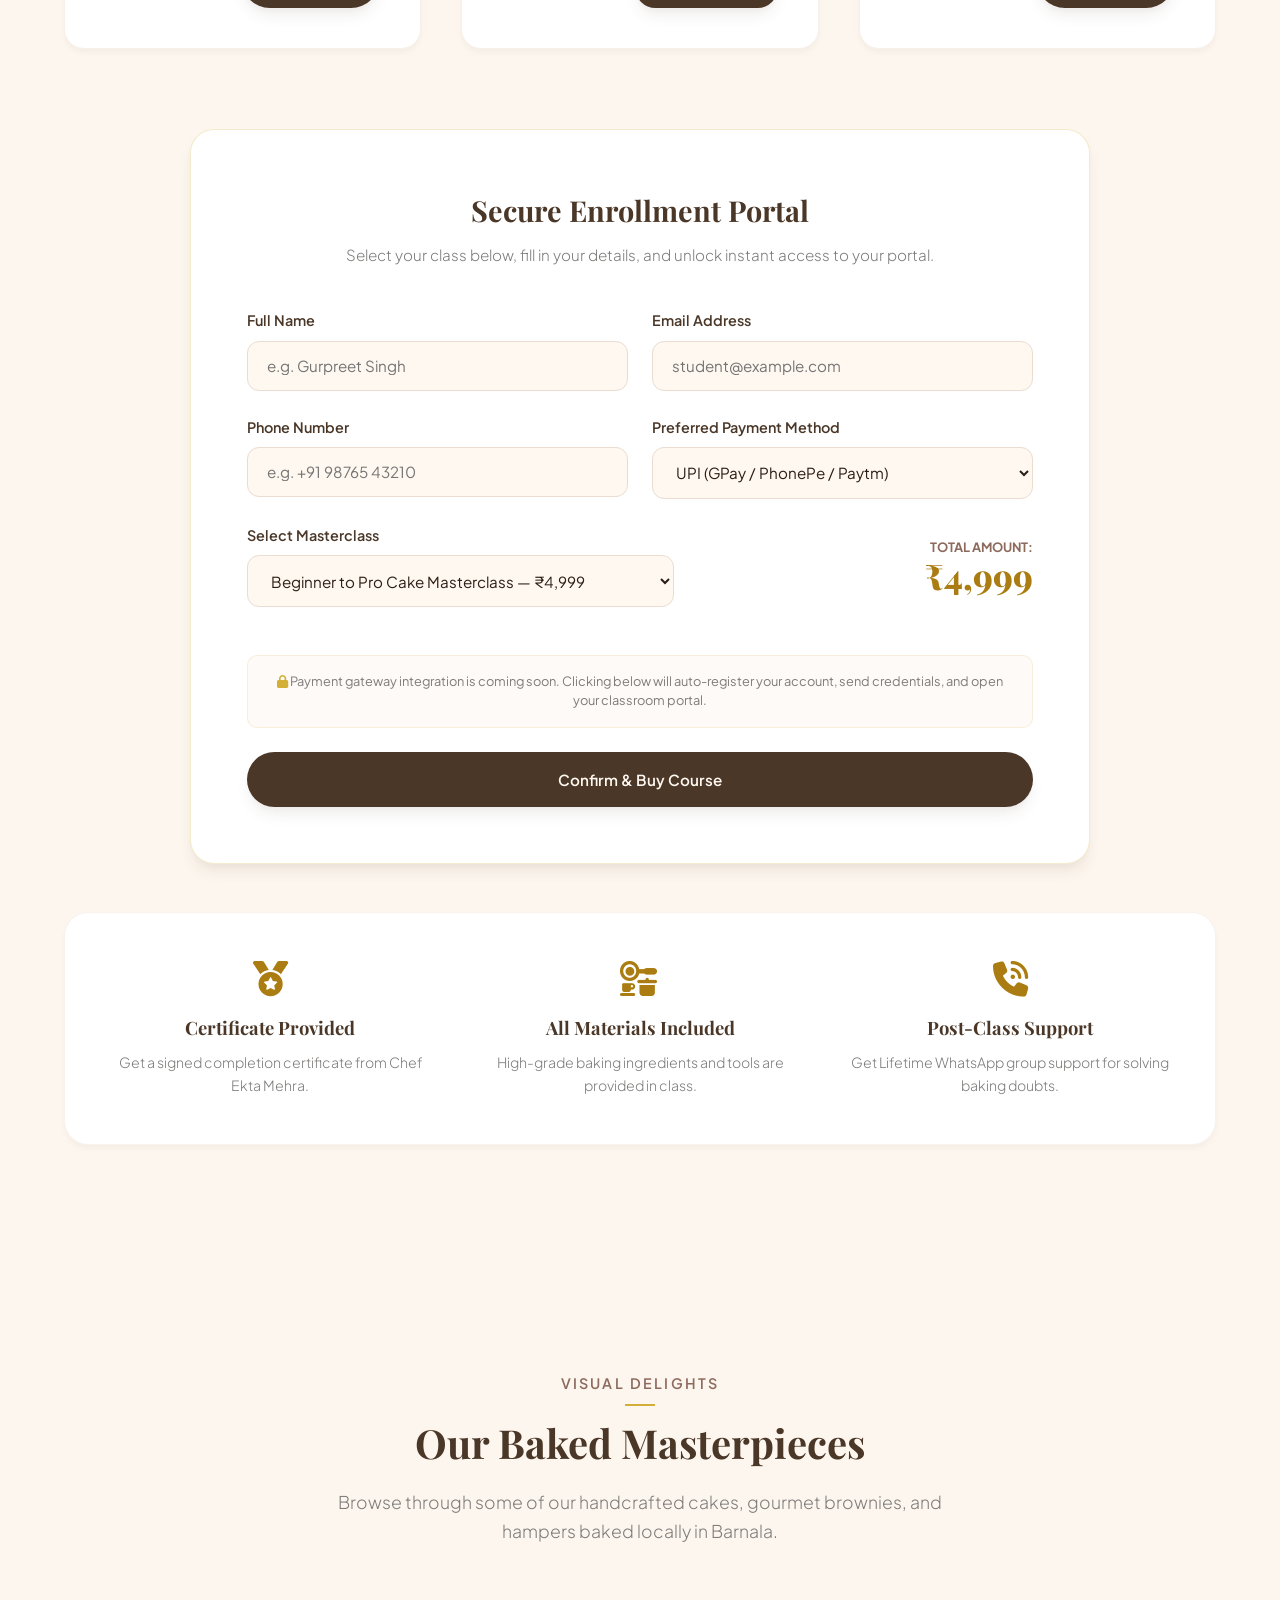
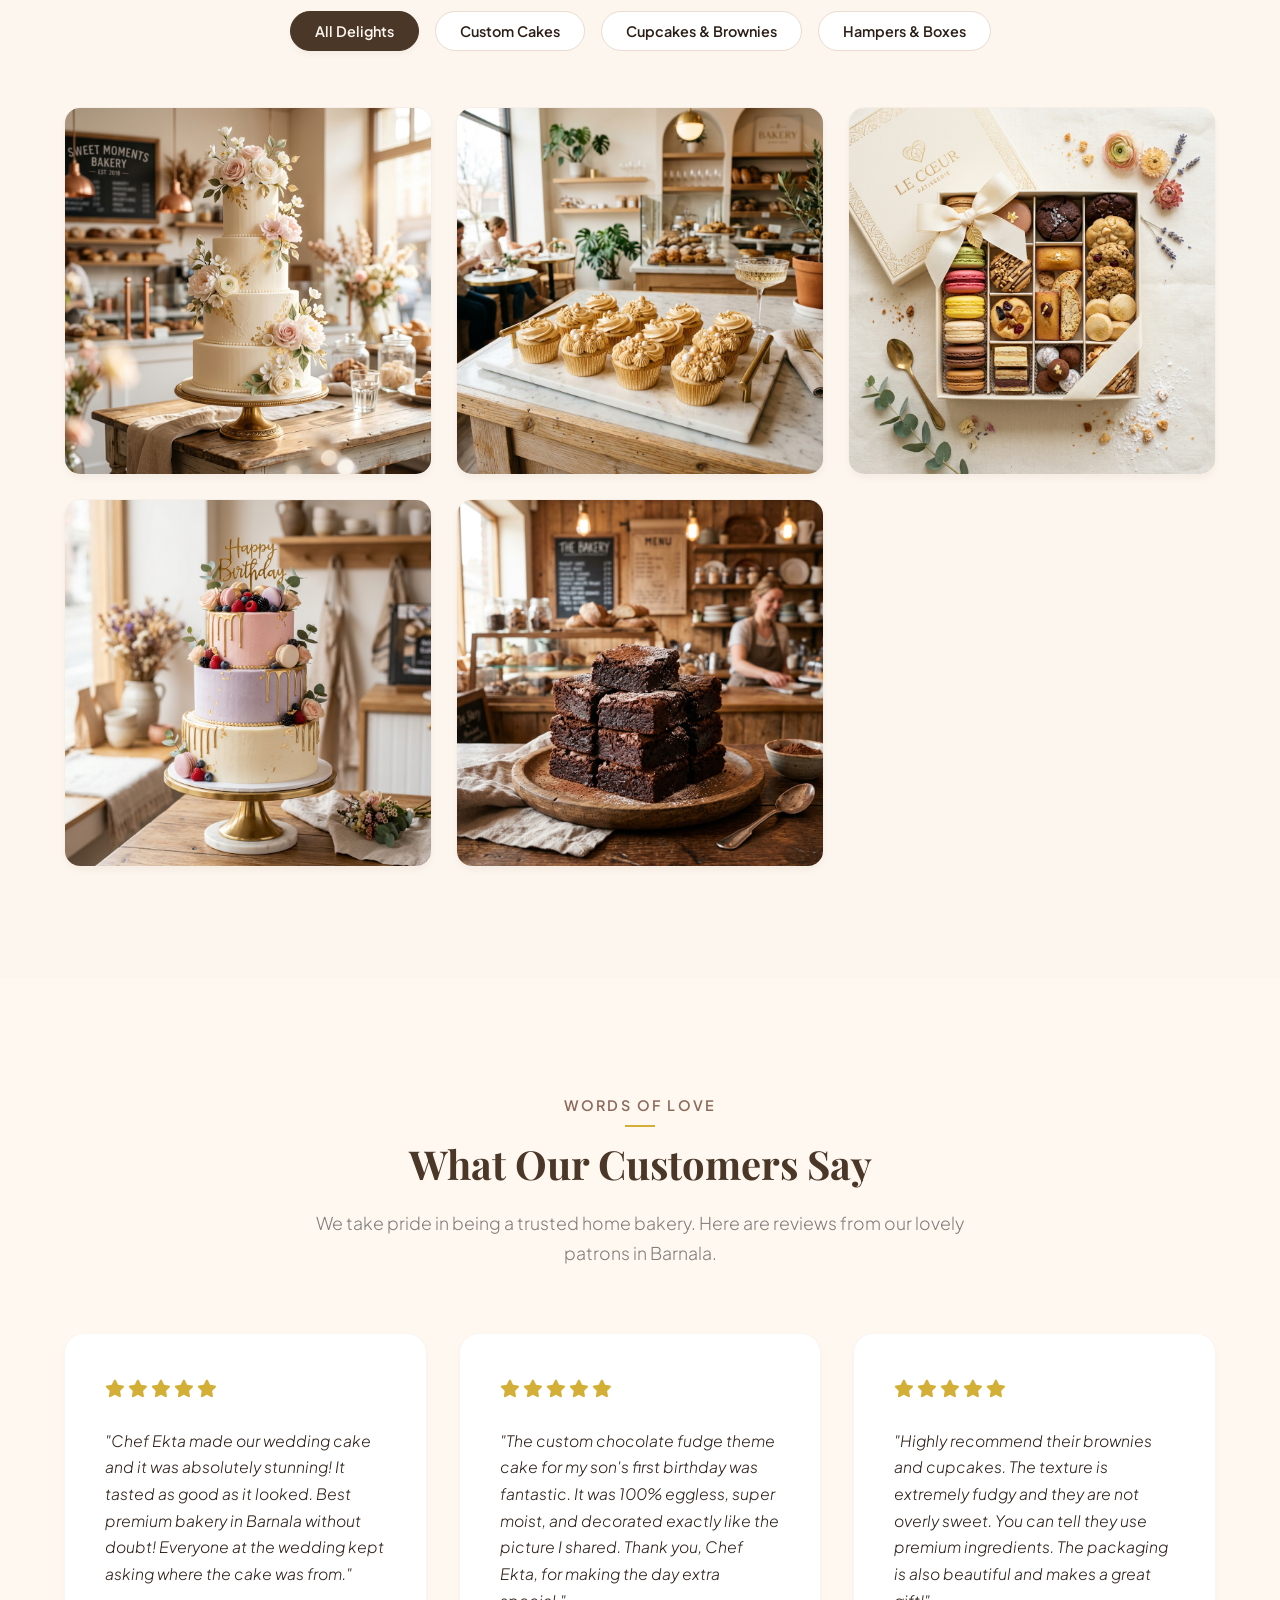
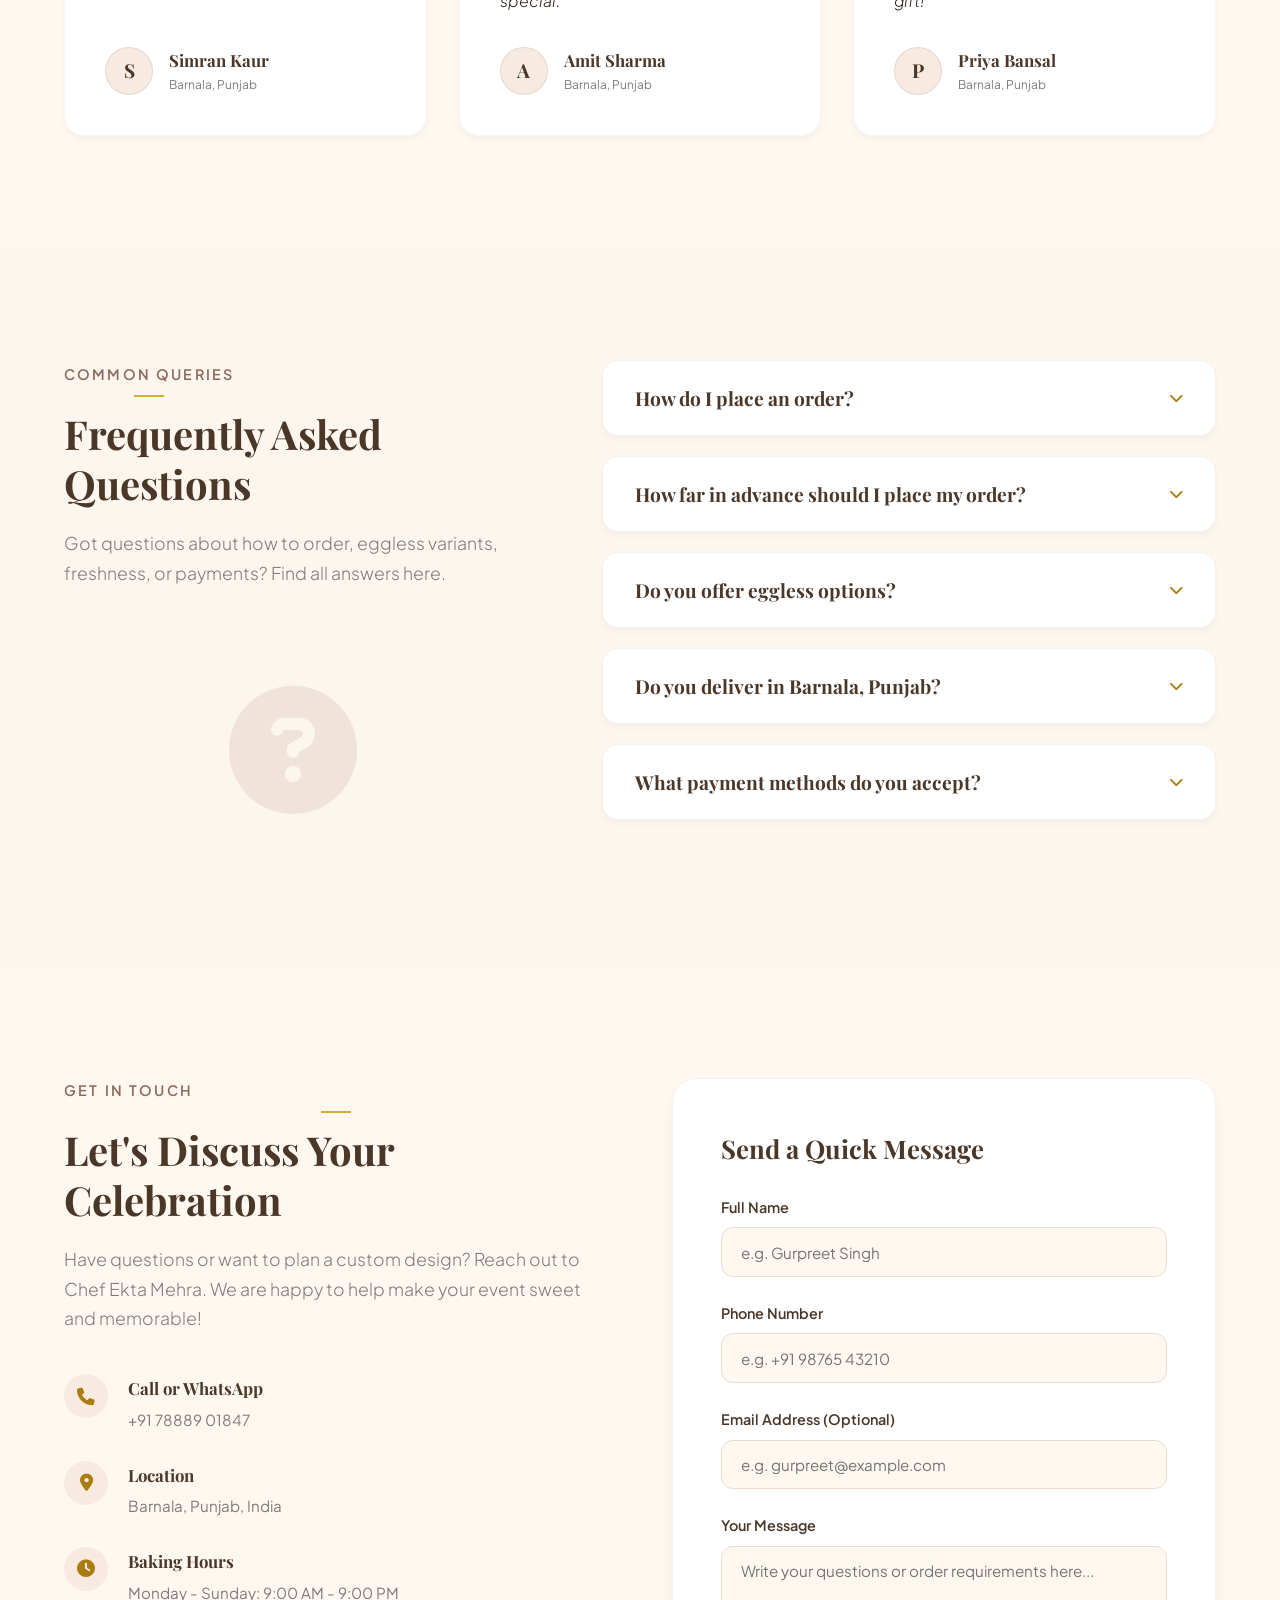
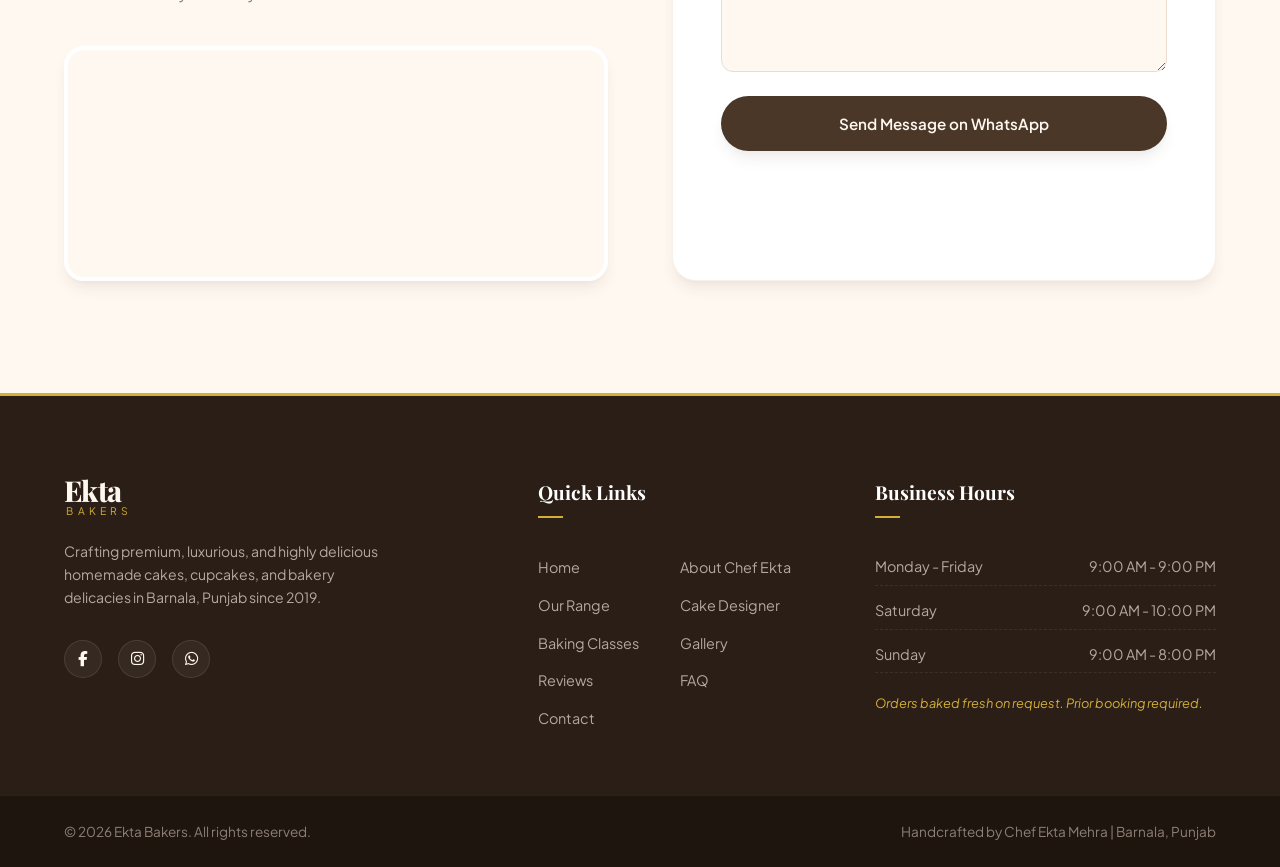
==== commit fc838258: "Design Update: Add repeating baking pattern background and Cinematic Video Hero section" ====
--- a/index.html
+++ b/index.html
@@ -86,44 +86,28 @@
 
   <!-- Hero Section -->
   <section class="hero-section" id="home">
-    <div class="container hero-container">
-      <div class="hero-content">
-        <span class="hero-badge">Homemade & Freshly Baked Since 2019</span>
-        <h1 class="hero-headline">Freshly Baked Happiness, <span class="text-accent">Made with Love.</span></h1>
-        <p class="hero-subheading">
-          Since 2019, Ekta Bakers has been creating handcrafted homemade cakes and bakery delights using premium ingredients and authentic recipes. Every cake is baked fresh to make your celebrations unforgettable.
-        </p>
+    <!-- Looping cinematic background video -->
+    <div class="hero-video-wrapper">
+      <video autoplay muted loop playsinline class="hero-bg-video">
+        <source src="https://player.vimeo.com/external/371433846.sd.mp4?s=236da2f3c054ba208d130abf2991b124890e5f27&profile_id=139&oauth2_token_id=57447761" type="video/mp4">
+      </video>
+      <div class="hero-video-overlay"></div>
+    </div>
+    
+    <div class="container hero-container text-center">
+      <div class="hero-content full-width">
+        <span class="hero-subtitle">ESTD 2019 • BARNALA, PUNJAB</span>
+        <h1 class="hero-title animate-title">Crafting Premium Homemade Cakes & Sweet Hampers</h1>
+        <p class="hero-desc">Indulge in artisanal cakes, gourmet cupcakes, and rich fudgy brownies baked with 100% pure ingredients and Chef Ekta Mehra's signature touch.</p>
         <div class="hero-buttons">
-          <a href="https://wa.me/917888901847?text=Hello%20Ekta%20Bakers,%20I%20would%20like%20to%20order%20a%20cake." target="_blank" class="btn btn-primary">
-            <i class="fa-brands fa-whatsapp"></i> Order on WhatsApp
-          </a>
-          <a href="#gallery" class="btn btn-secondary">
-            View Our Cakes
-          </a>
-        </div>
-      </div>
-      <div class="hero-image-wrapper">
-        <div class="hero-circle-bg"></div>
-        <img src="assets/hero_cake.png" alt="Luxurious Handcrafted Wedding Cake by Ekta Bakers" class="hero-image">
-        <div class="hero-floating-card floating-card-1">
-          <i class="fa-solid fa-star text-gold"></i>
-          <div>
-            <h4>5-Star Rated</h4>
-            <p>Loved by Barnala locals</p>
-          </div>
-        </div>
-        <div class="hero-floating-card floating-card-2">
-          <i class="fa-solid fa-cookie-bite text-gold"></i>
-          <div>
-            <h4>100% Eggless</h4>
-            <p>Available on request</p>
-          </div>
+          <a href="#courses" class="btn btn-primary btn-lg">Explore Baking Classes</a>
+          <a href="https://wa.me/917888901847?text=Hello%20Ekta%20Bakers,%20I%20would%20like%20to%20order%20a%20cake." target="_blank" class="btn btn-secondary btn-lg">Order Custom Cake</a>
         </div>
       </div>
     </div>
   </section>
-
-  <!-- About Us Section -->
+  
+    <!-- About Us Section -->
   <section class="about-section section-padding" id="about">
     <div class="container about-container">
       <div class="about-images">
--- a/style.css
+++ b/style.css
@@ -2810,3 +2810,95 @@
     margin-top: 0.5rem;
   }
 }
+
+
+/* Cinematic Video Hero Layout */
+.hero-section {
+  position: relative;
+  min-height: 95vh;
+  display: flex;
+  align-items: center;
+  overflow: hidden;
+  padding: 8rem 0;
+  background-color: var(--color-espresso);
+}
+
+.hero-video-wrapper {
+  position: absolute;
+  top: 0;
+  left: 0;
+  width: 100%;
+  height: 100%;
+  z-index: 1;
+}
+
+.hero-bg-video {
+  width: 100%;
+  height: 100%;
+  object-fit: cover;
+}
+
+.hero-video-overlay {
+  position: absolute;
+  top: 0;
+  left: 0;
+  width: 100%;
+  height: 100%;
+  background: linear-gradient(
+    135deg, 
+    rgba(43, 30, 22, 0.88) 0%, 
+    rgba(74, 55, 40, 0.78) 50%, 
+    rgba(43, 30, 22, 0.92) 100%
+  );
+  z-index: 2;
+}
+
+.hero-container {
+  position: relative;
+  z-index: 3;
+}
+
+.hero-content.full-width {
+  max-width: 900px;
+  margin: 0 auto;
+  color: var(--color-white);
+  padding: 0 1.5rem;
+}
+
+.hero-content.full-width .hero-title {
+  font-size: 4rem;
+  color: var(--color-white);
+  margin: 1.5rem 0;
+  line-height: 1.15;
+  text-shadow: 0 4px 12px rgba(0, 0, 0, 0.4);
+}
+
+.hero-content.full-width .hero-desc {
+  color: var(--color-beige-light);
+  font-size: 1.25rem;
+  margin-bottom: 3.5rem;
+  text-shadow: 0 2px 6px rgba(0, 0, 0, 0.4);
+  line-height: 1.6;
+}
+
+.hero-content.full-width .hero-subtitle {
+  color: var(--color-gold);
+  letter-spacing: 0.3em;
+  font-weight: 700;
+  font-size: 0.85rem;
+  text-transform: uppercase;
+}
+
+@media (max-width: 768px) {
+  .hero-section {
+    min-height: 80vh;
+    padding: 6rem 0;
+  }
+  .hero-content.full-width .hero-title {
+    font-size: 2.6rem;
+  }
+  .hero-content.full-width .hero-desc {
+    font-size: 1.05rem;
+    margin-bottom: 2.5rem;
+  }
+}
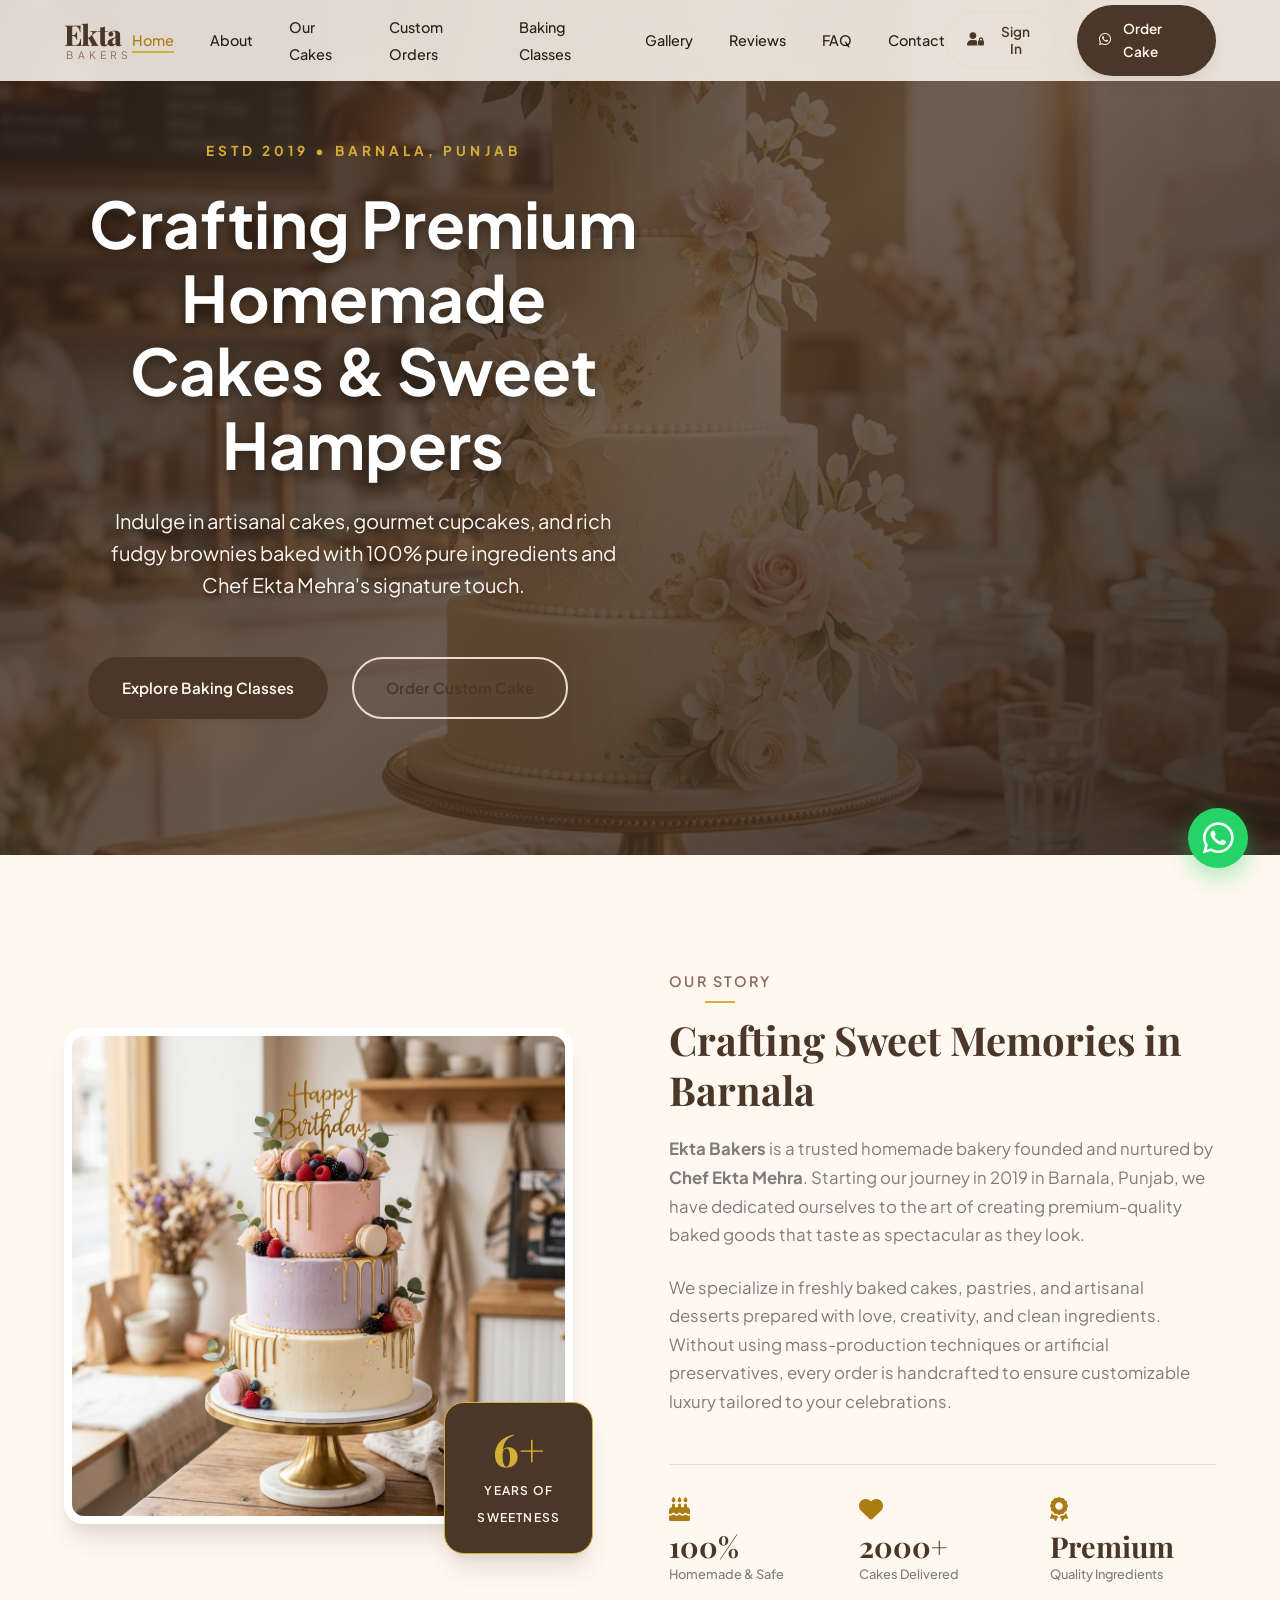
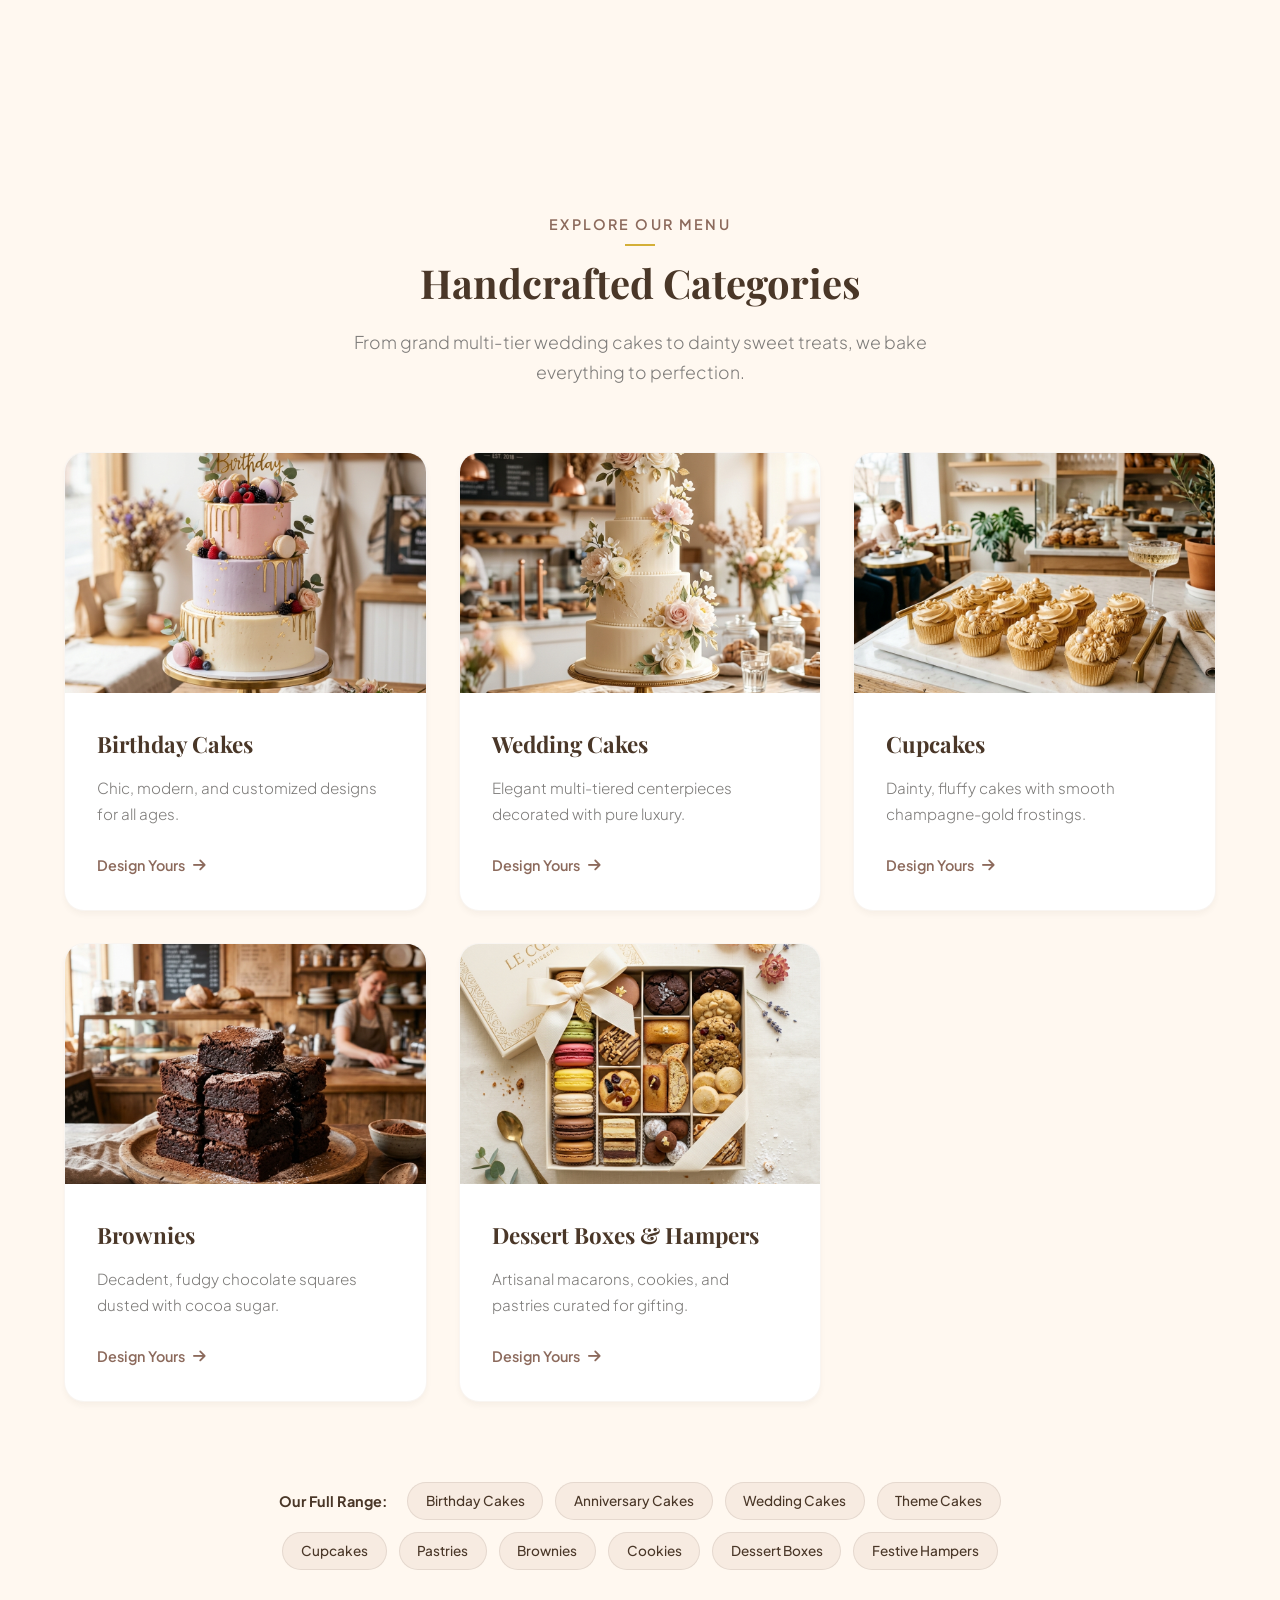
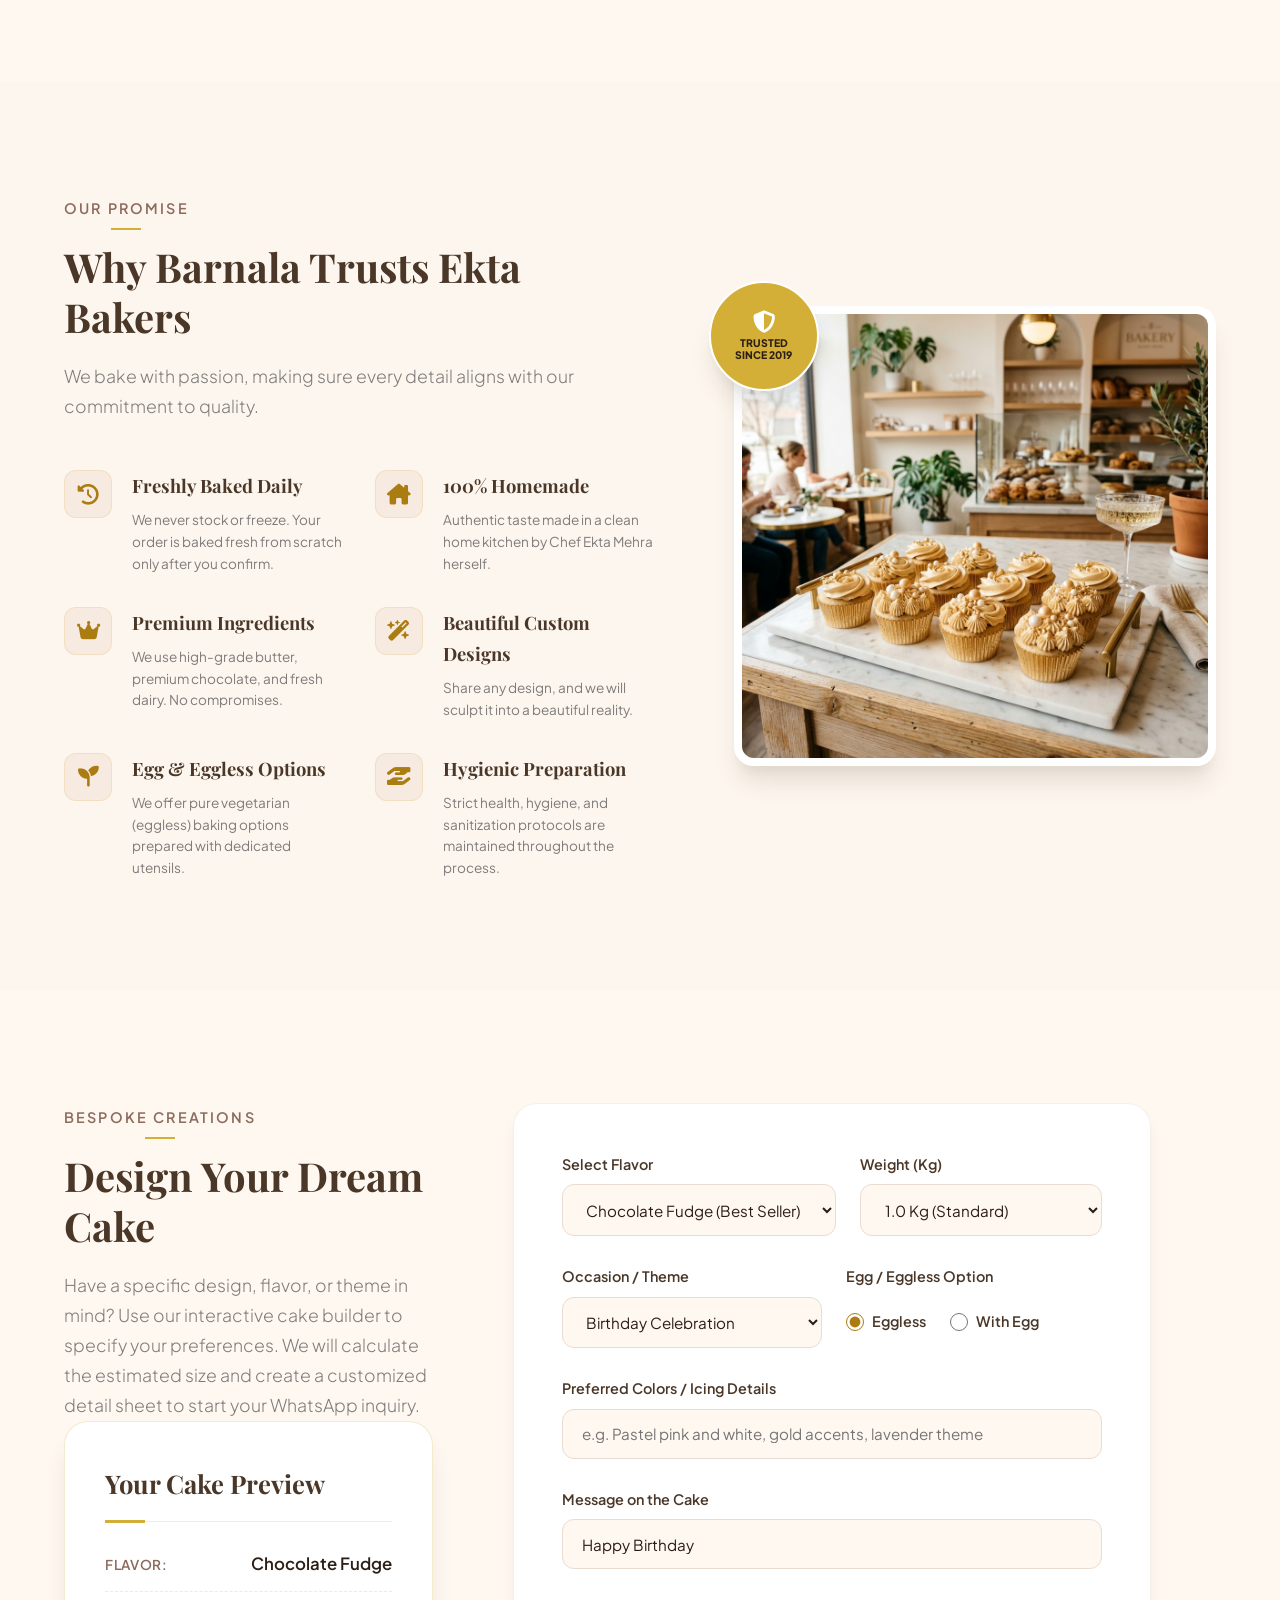
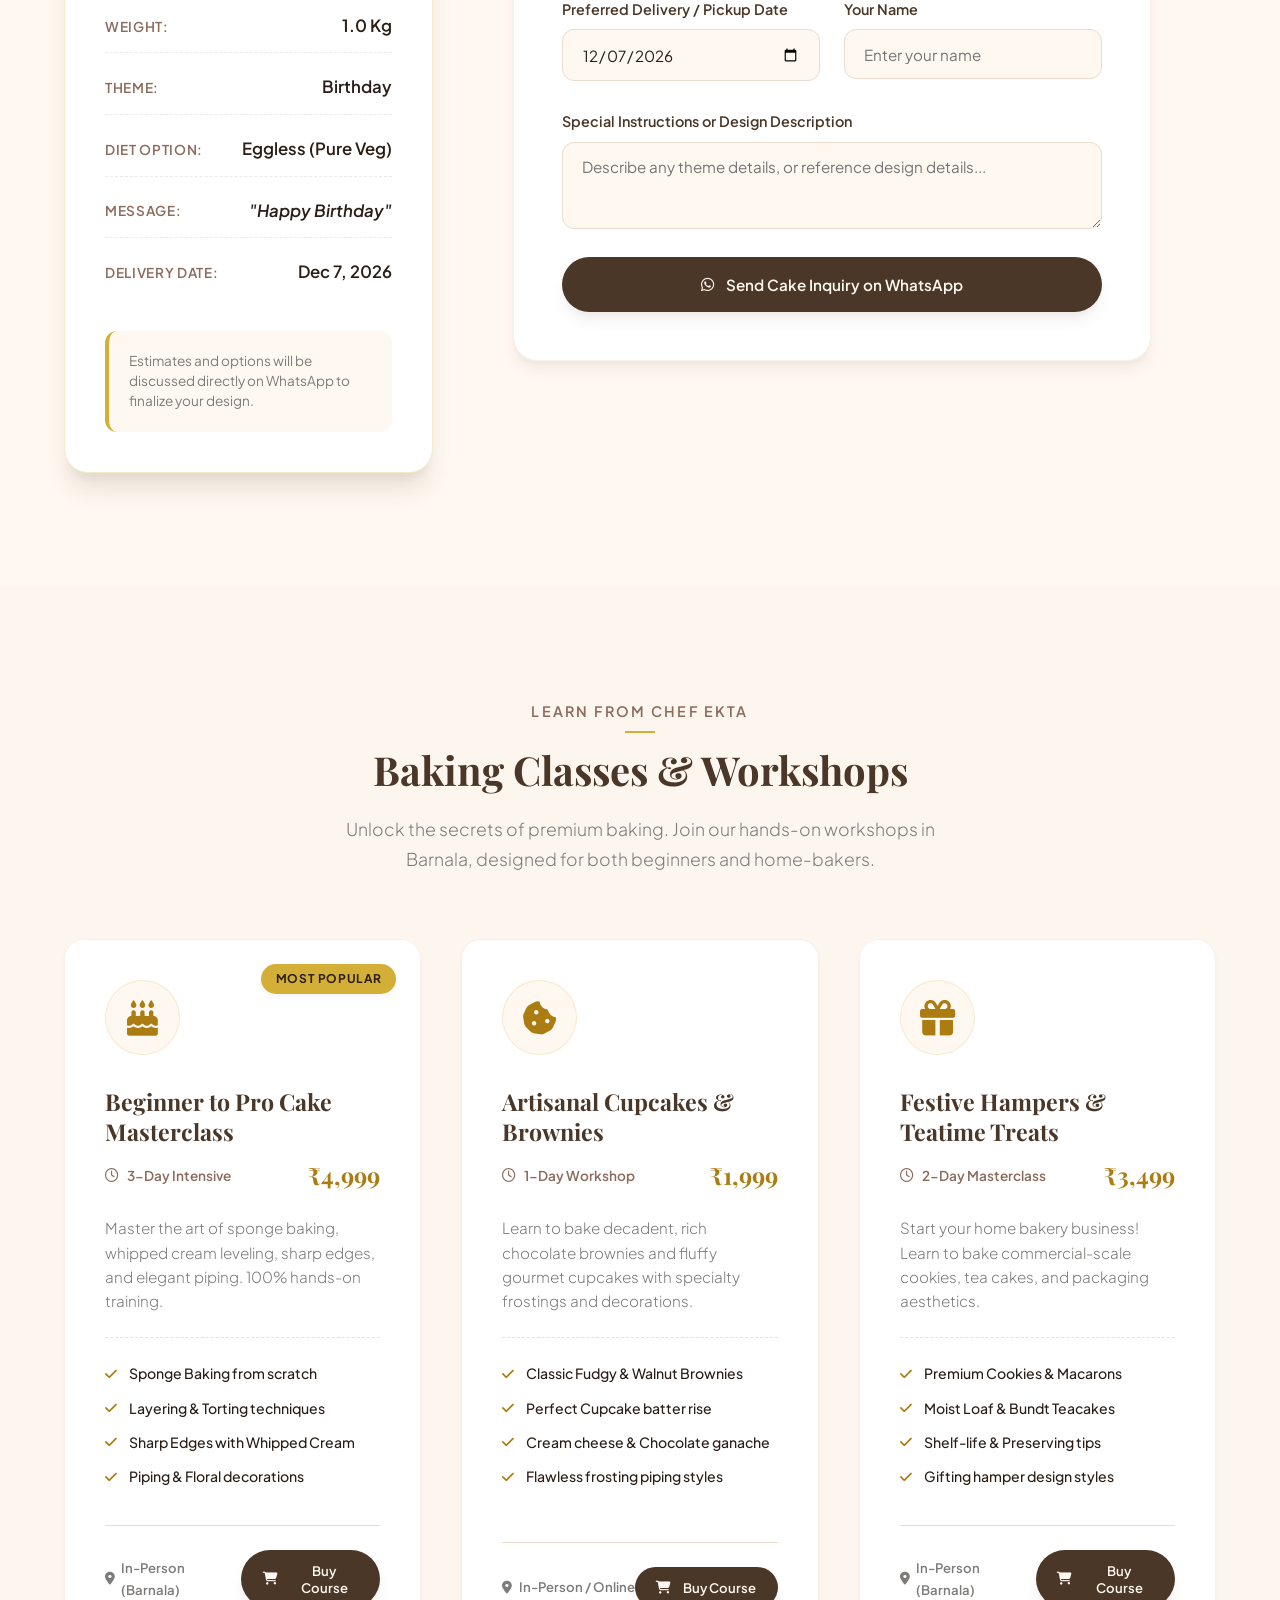
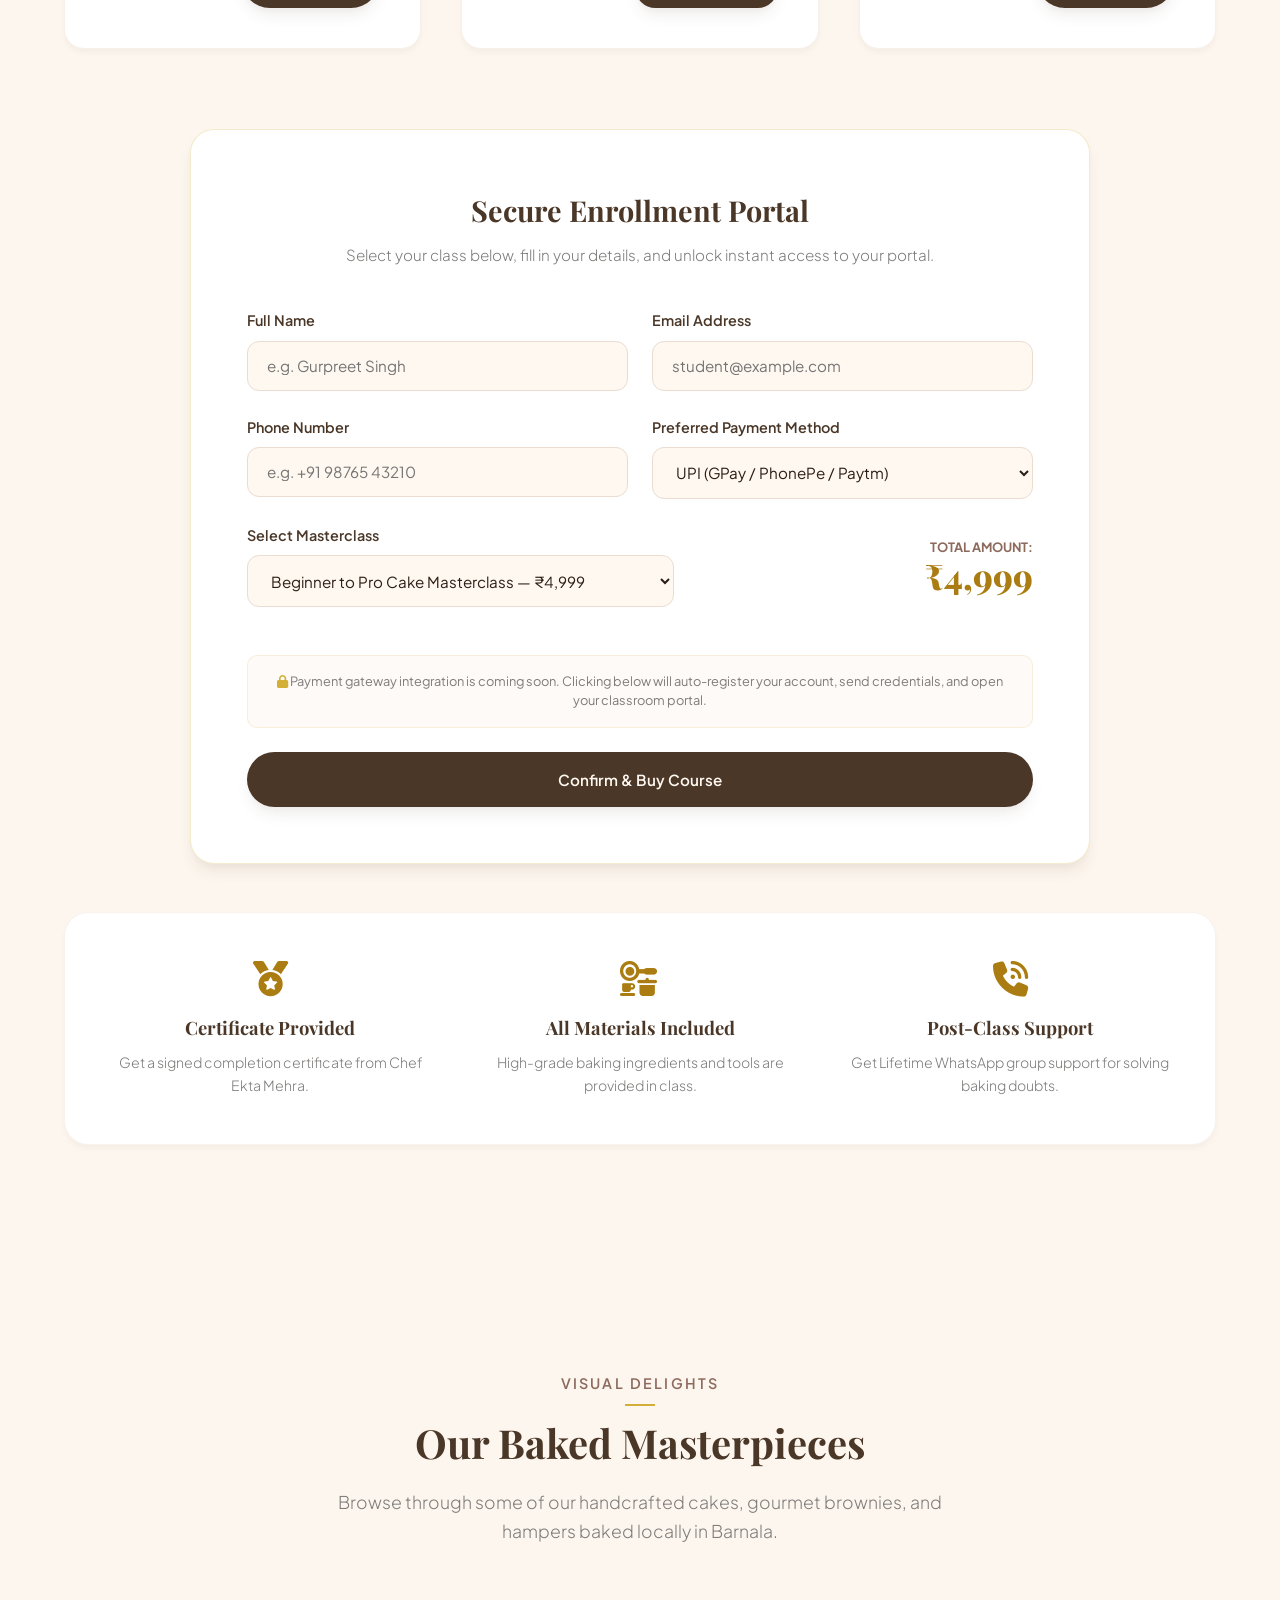
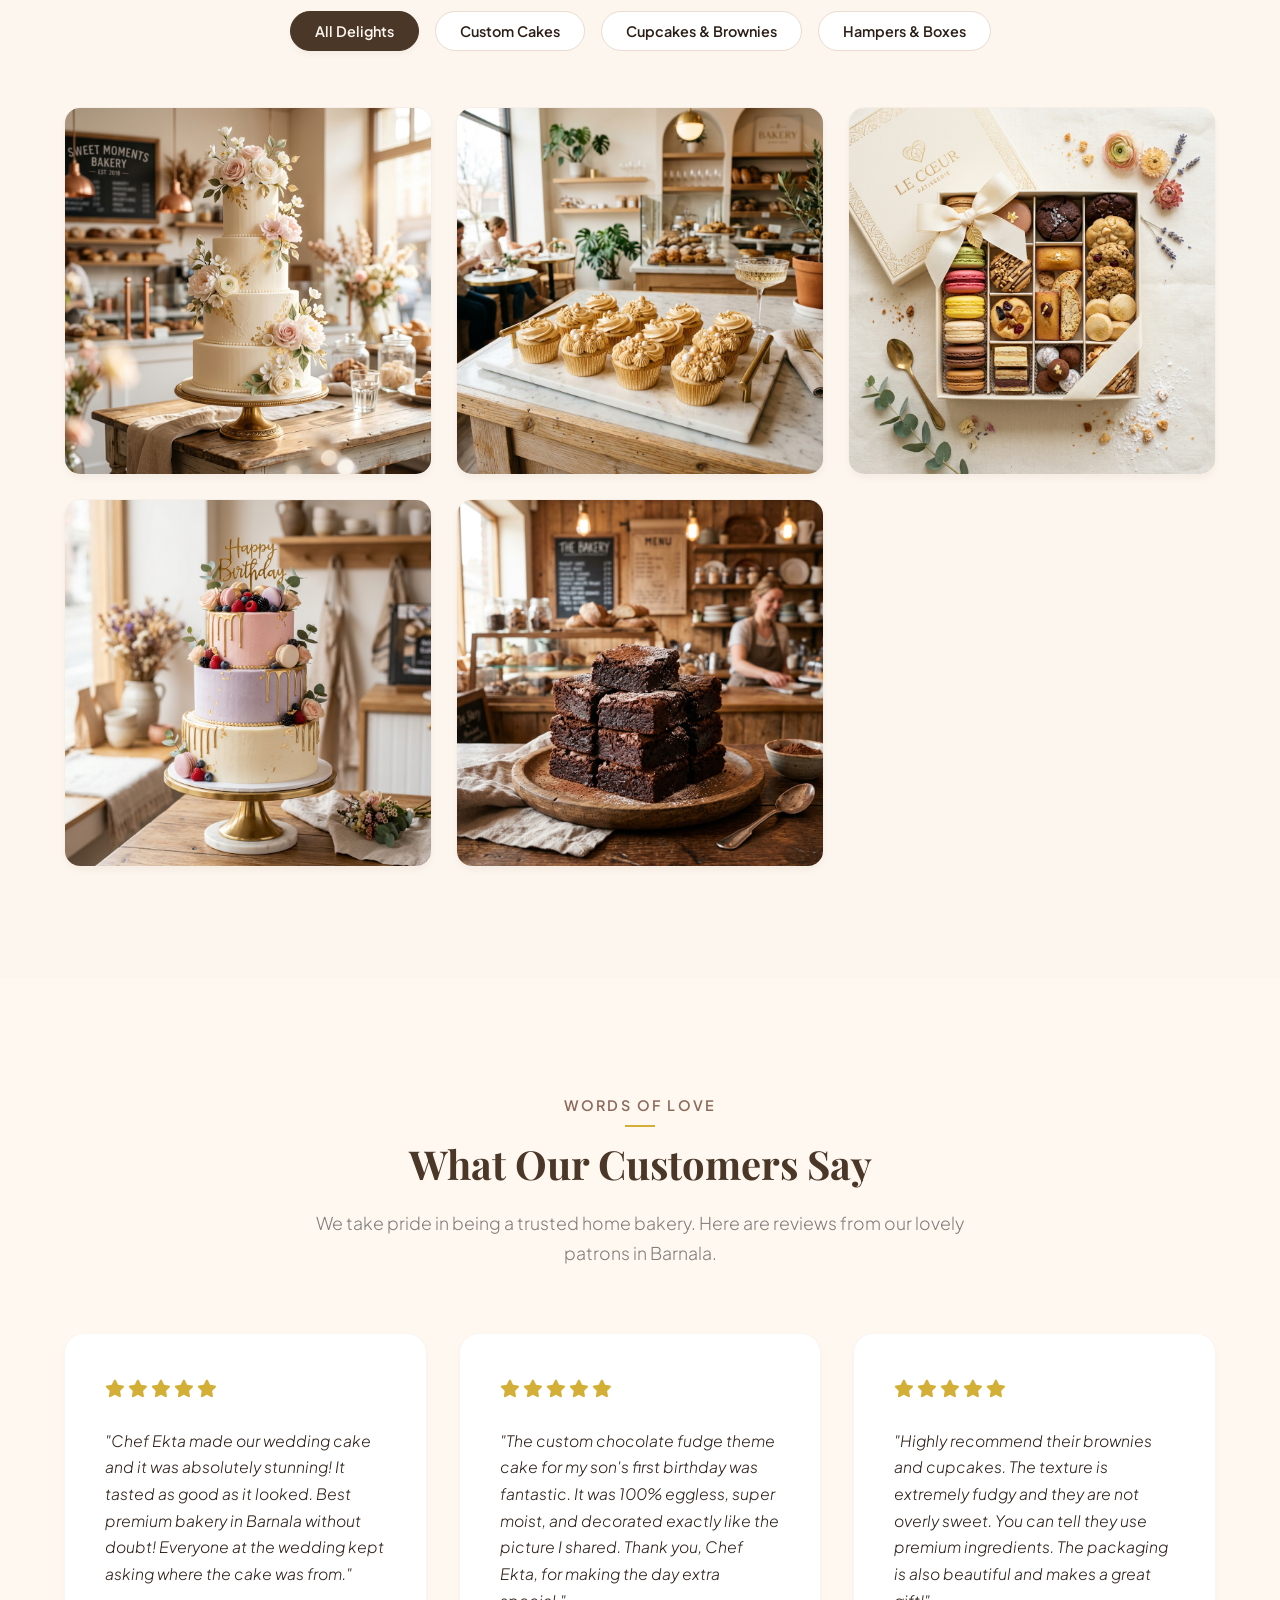
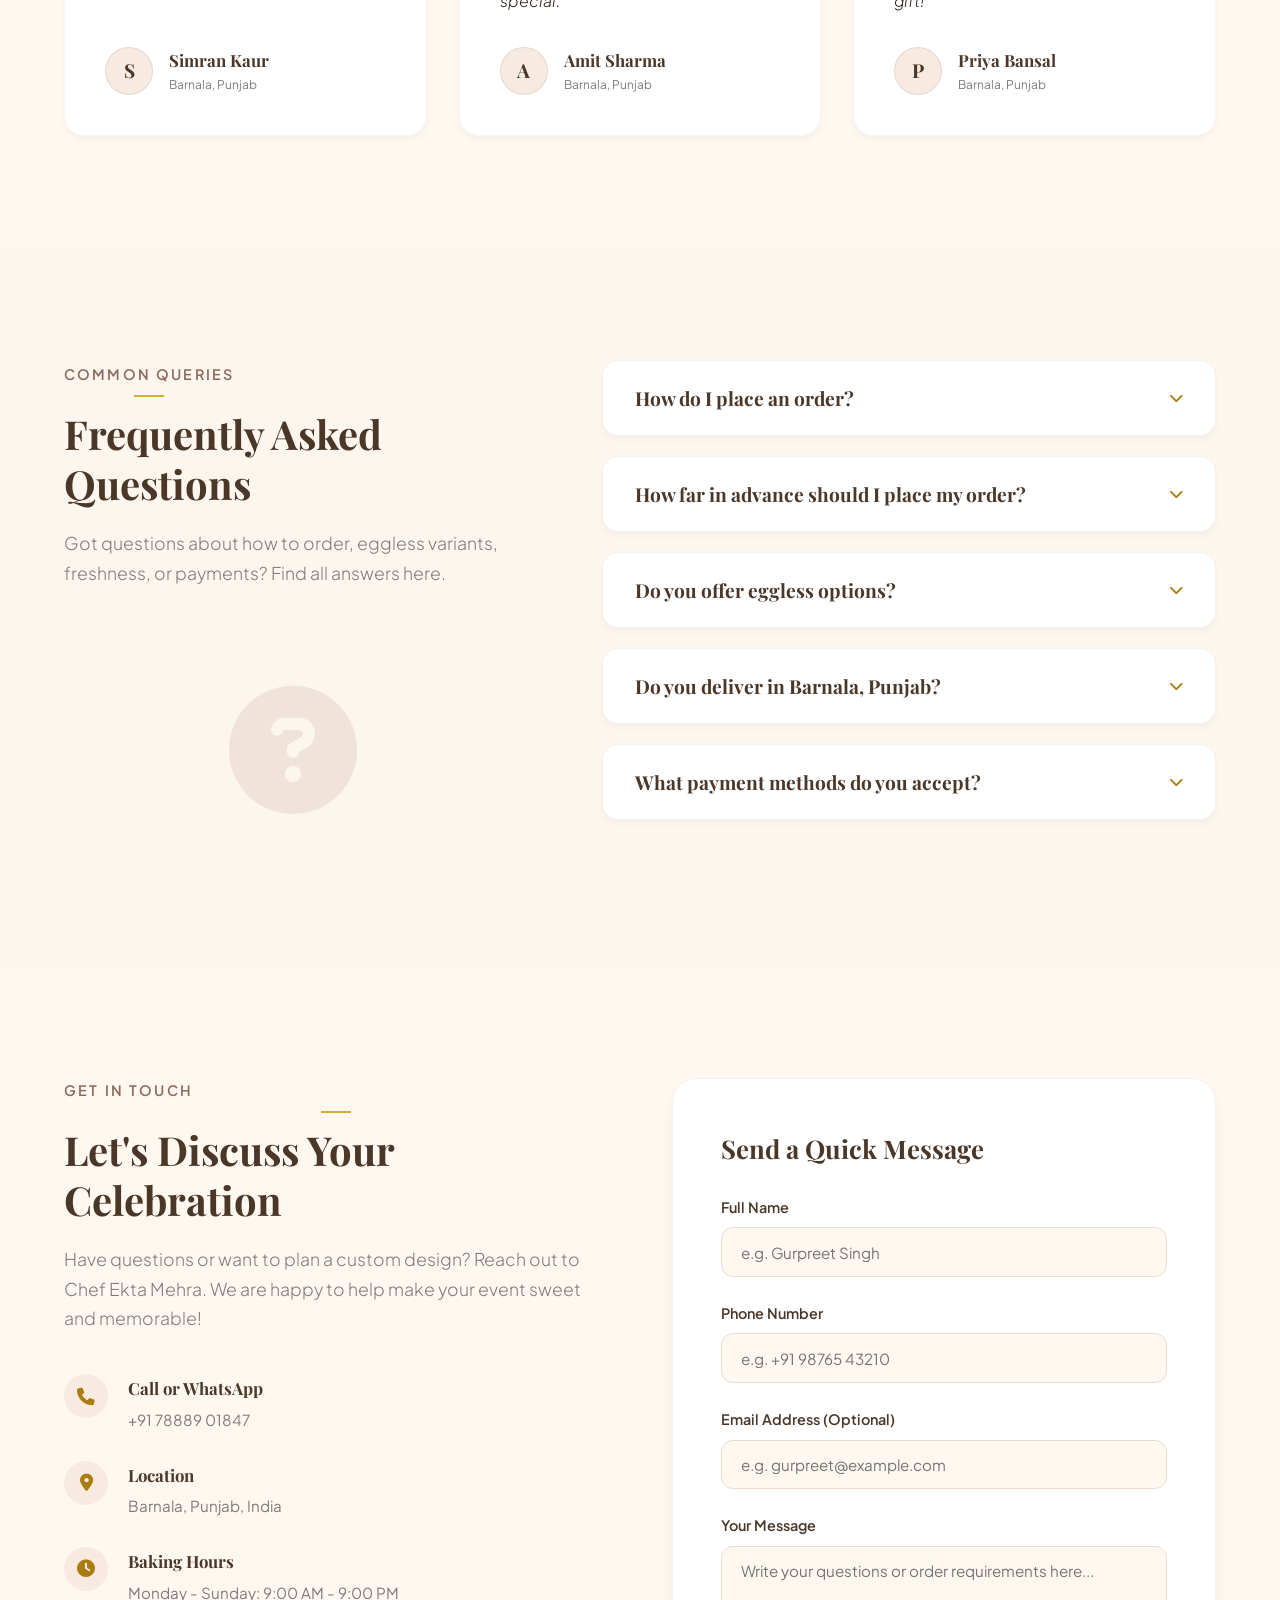
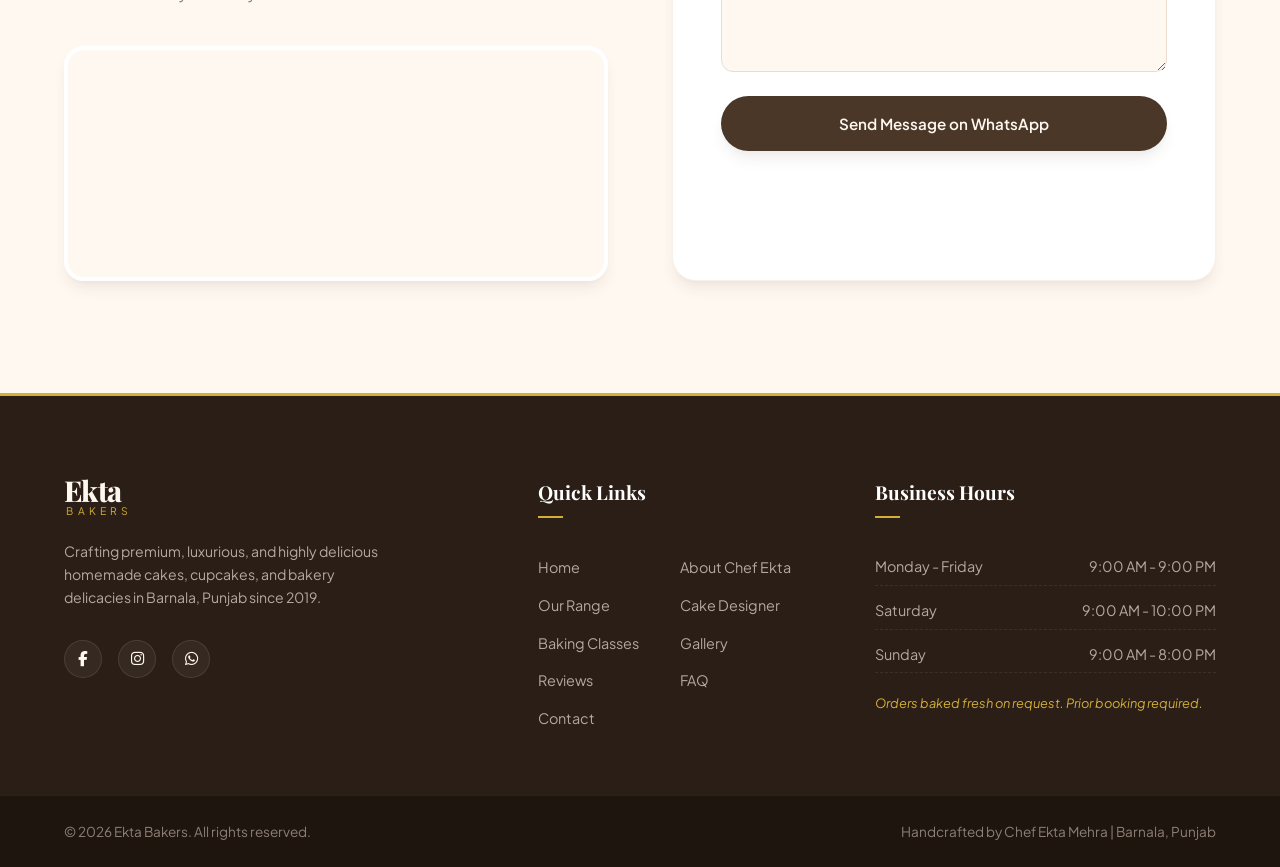
==== commit 111776fe: "Fix: Replace background video URL with Mixkit loop, add fallback cake image, increase wallpaper opac" ====
--- a/index.html
+++ b/index.html
@@ -89,7 +89,7 @@
     <!-- Looping cinematic background video -->
     <div class="hero-video-wrapper">
       <video autoplay muted loop playsinline class="hero-bg-video">
-        <source src="https://player.vimeo.com/external/371433846.sd.mp4?s=236da2f3c054ba208d130abf2991b124890e5f27&profile_id=139&oauth2_token_id=57447761" type="video/mp4">
+        <source src="https://assets.mixkit.co/videos/preview/mixkit-chef-frosting-a-chocolate-cake-40546-large.mp4" type="video/mp4">
       </video>
       <div class="hero-video-overlay"></div>
     </div>
--- a/style.css
+++ b/style.css
@@ -2821,6 +2821,10 @@
   overflow: hidden;
   padding: 8rem 0;
   background-color: var(--color-espresso);
+  /* Fallback image if video fails to load */
+  background-image: url('assets/hero_cake.png');
+  background-size: cover;
+  background-position: center;
 }
 
 .hero-video-wrapper {
@@ -2902,3 +2906,16 @@
     margin-bottom: 2.5rem;
   }
 }
+
+
+/* Mobile only navigation visibility rules */
+.mobile-only-nav {
+  display: none !important;
+}
+
+@media (max-width: 768px) {
+  .mobile-only-nav {
+    display: block !important;
+    width: 100%;
+  }
+}
